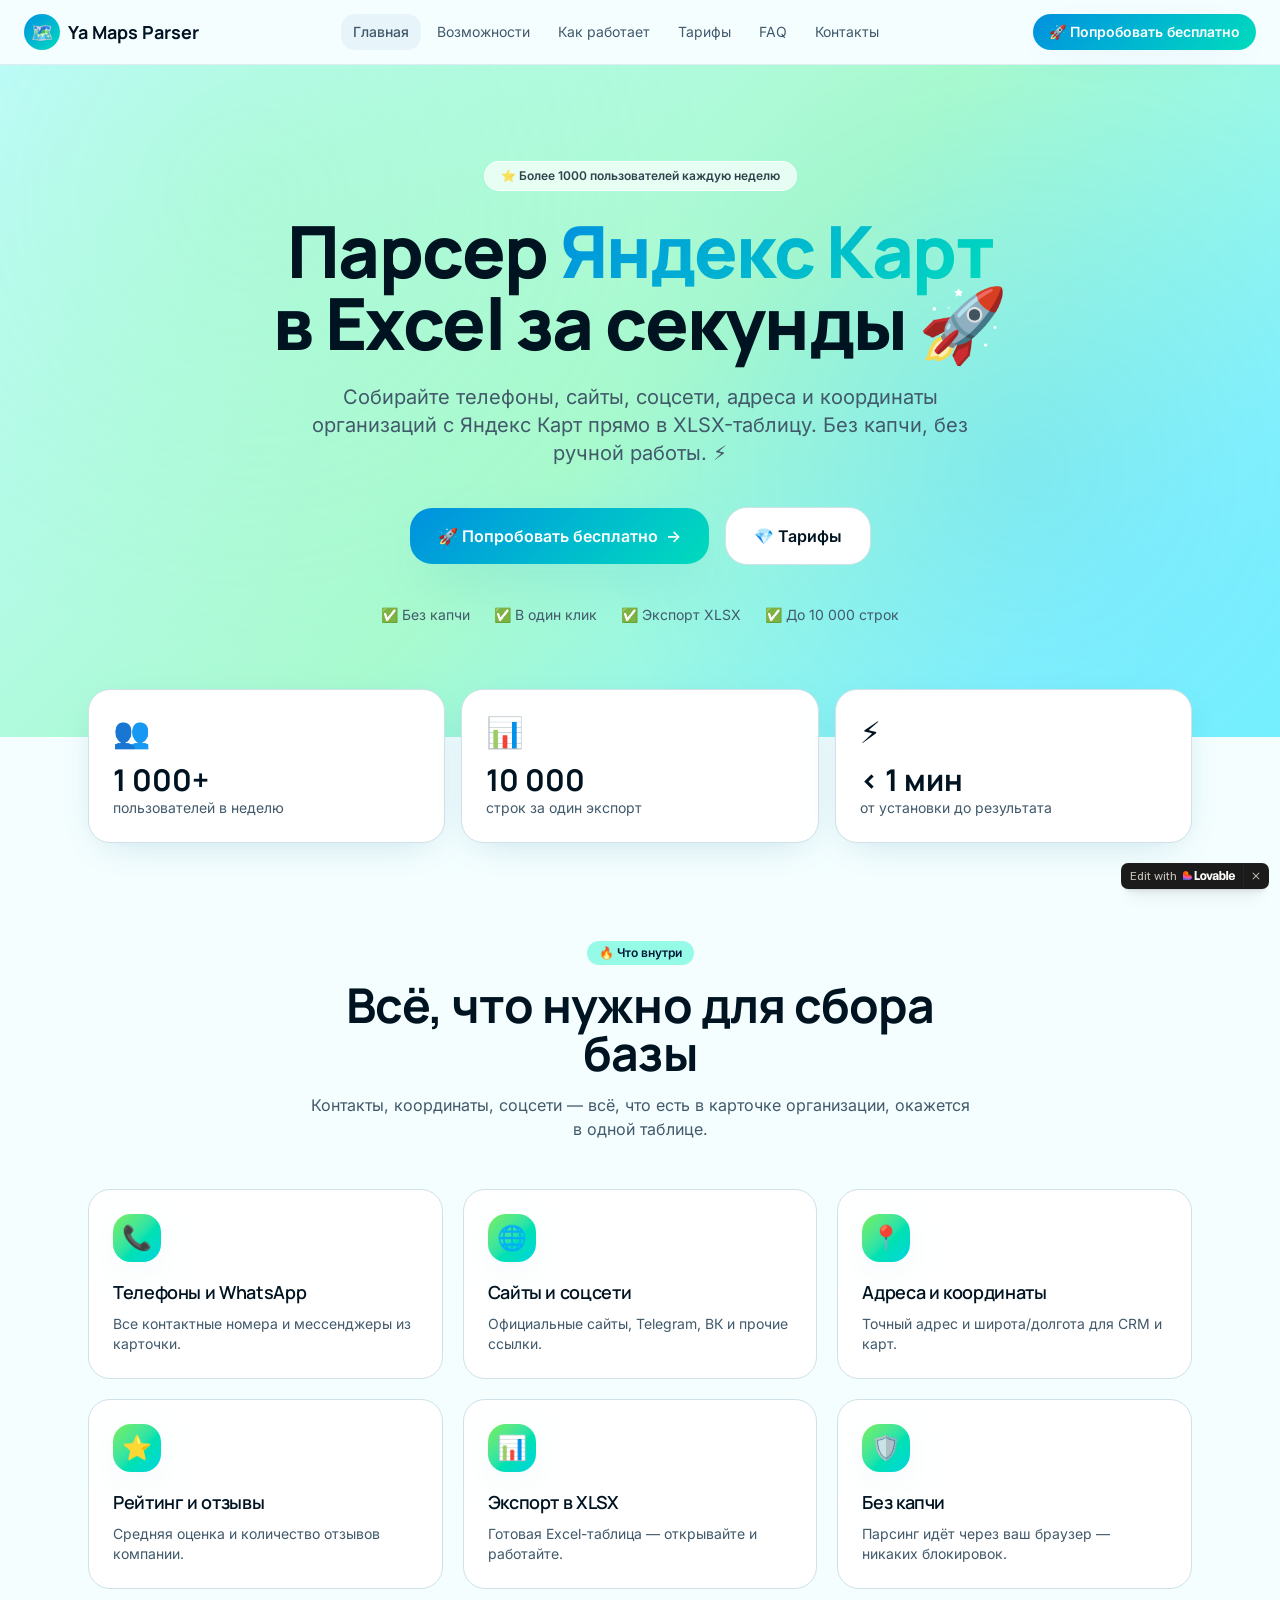
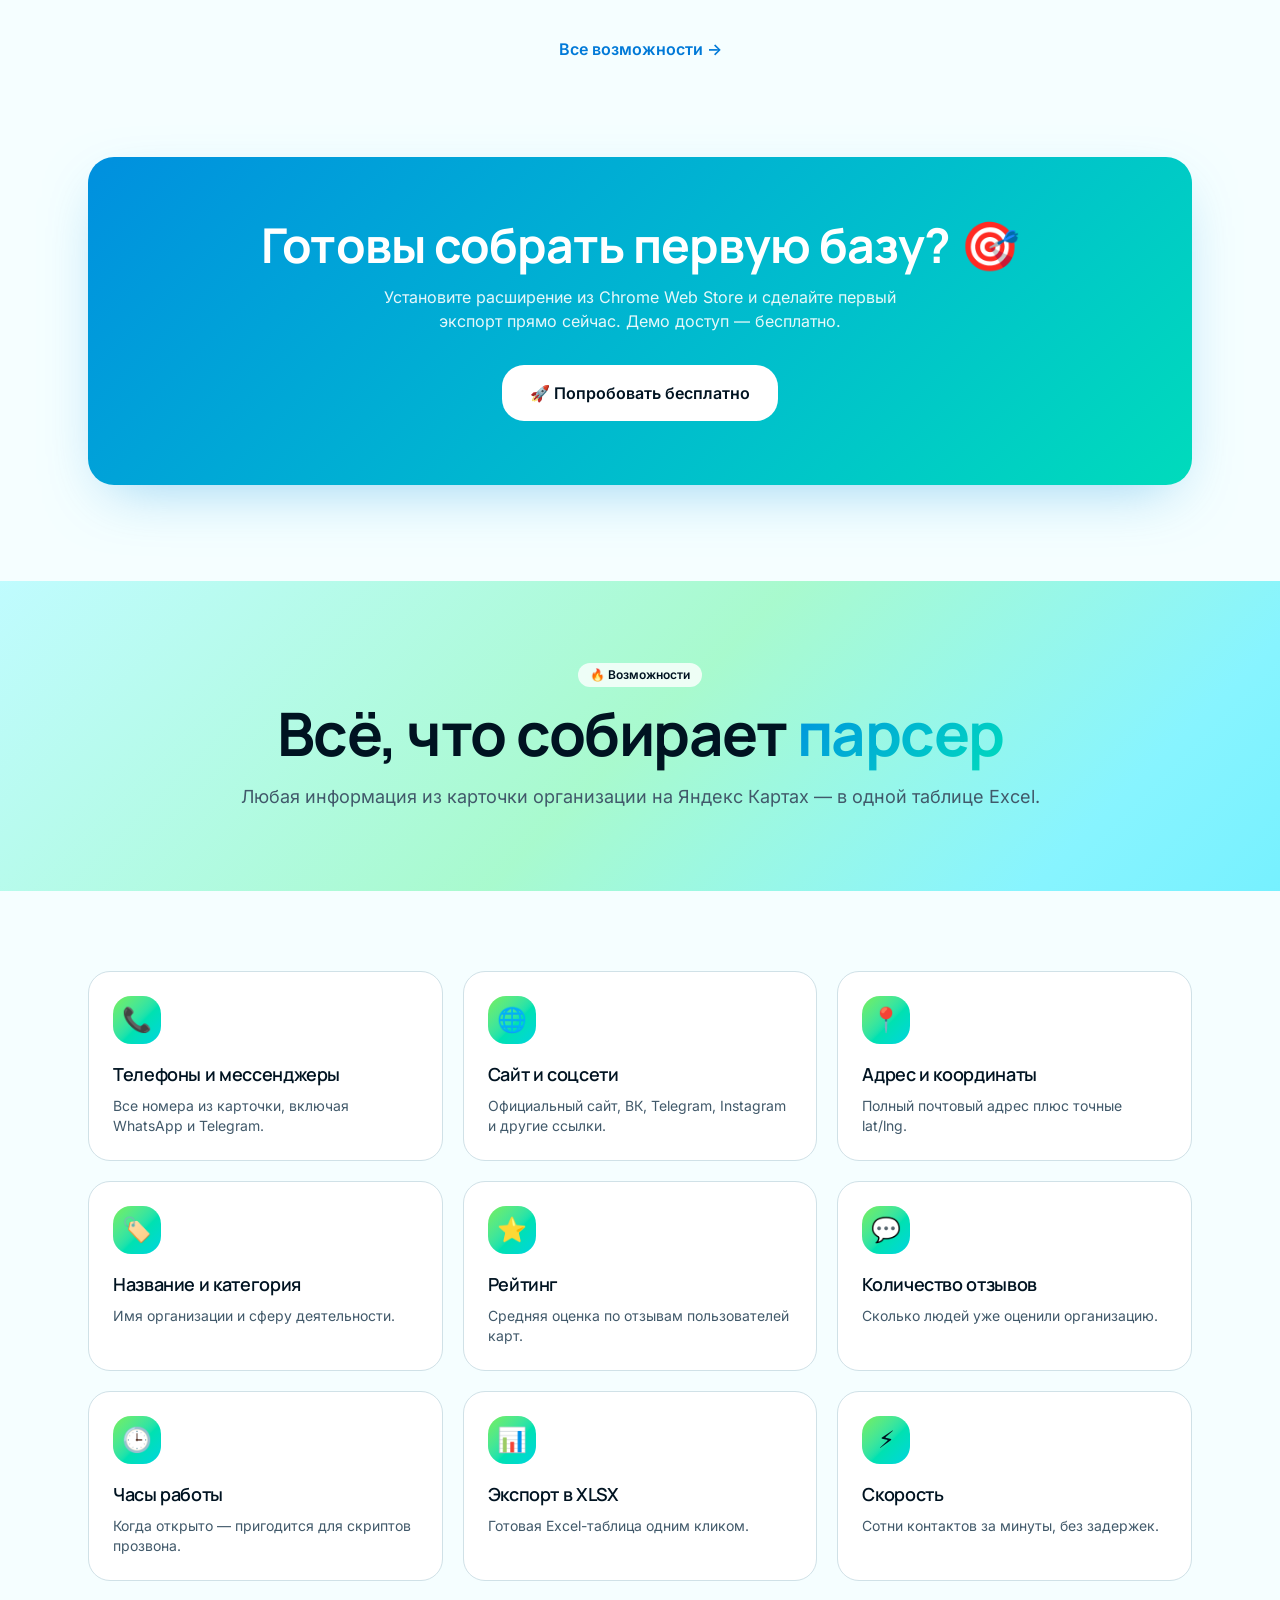
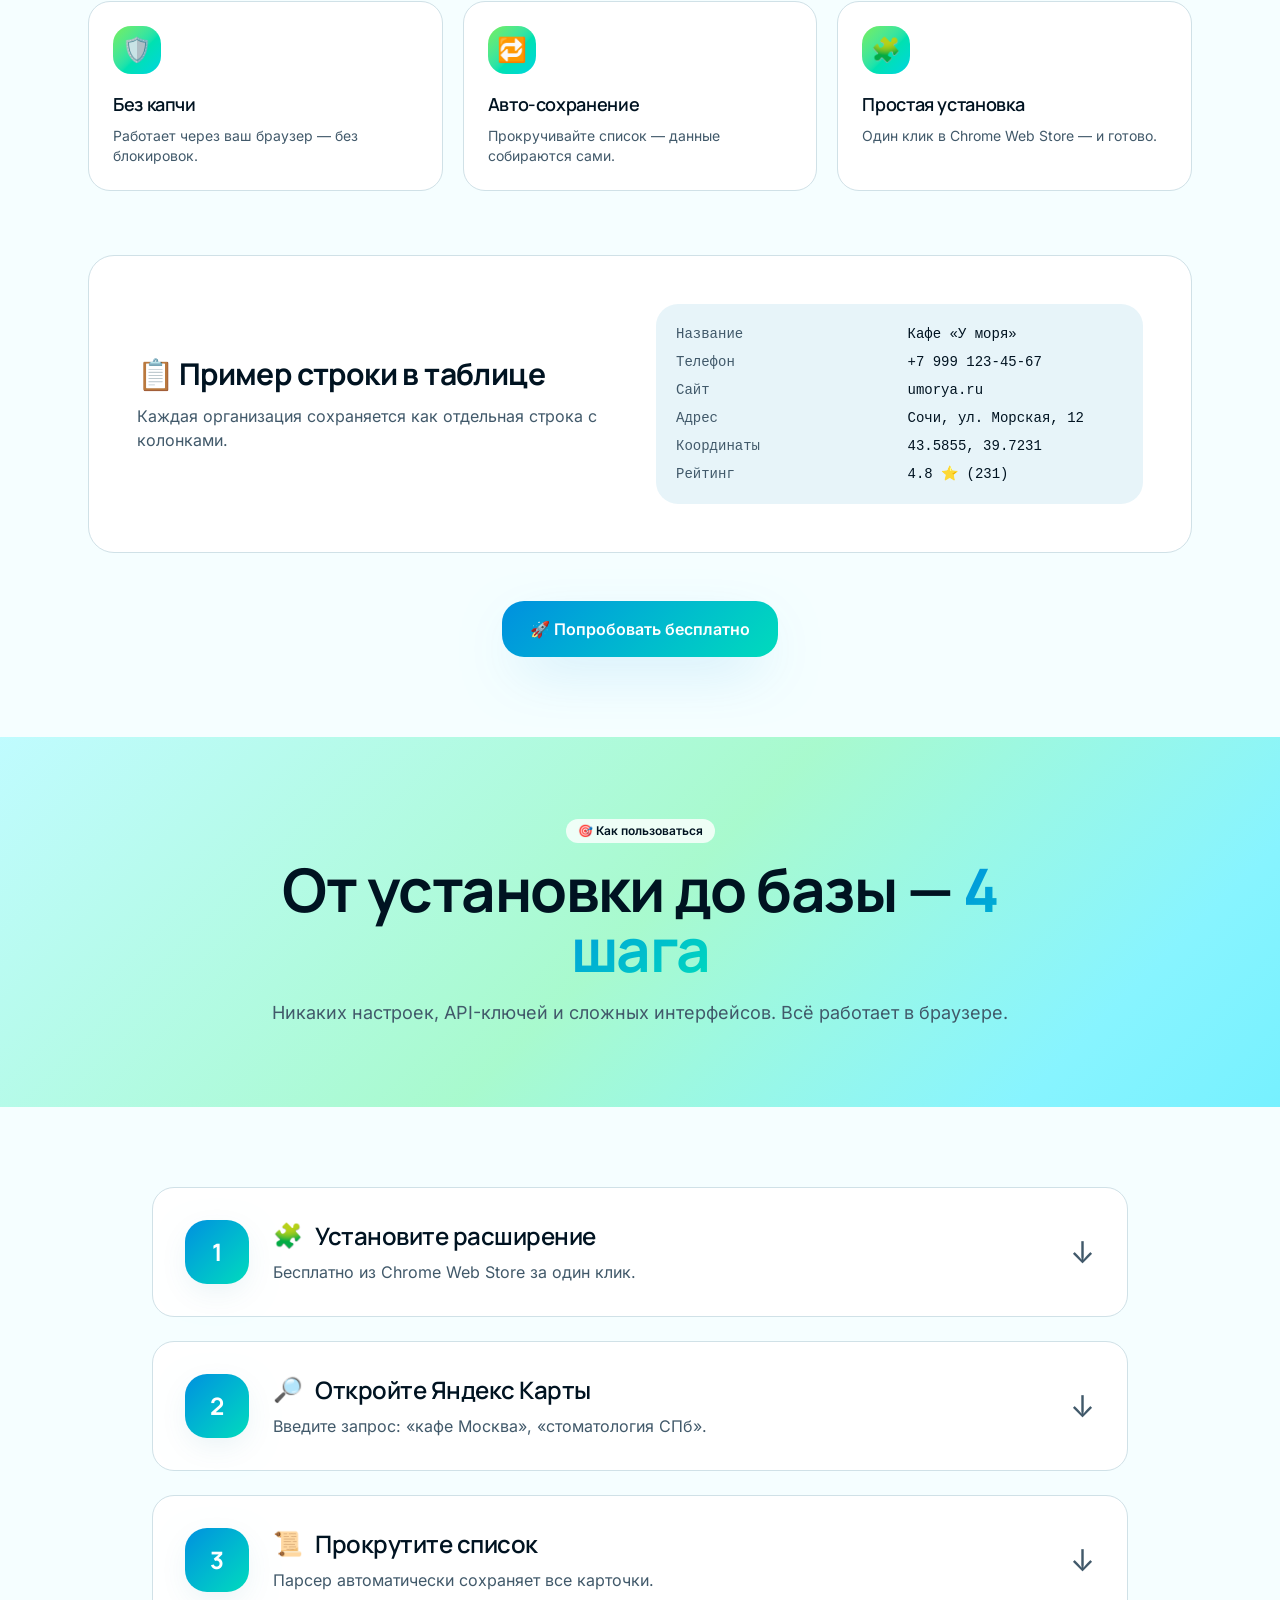
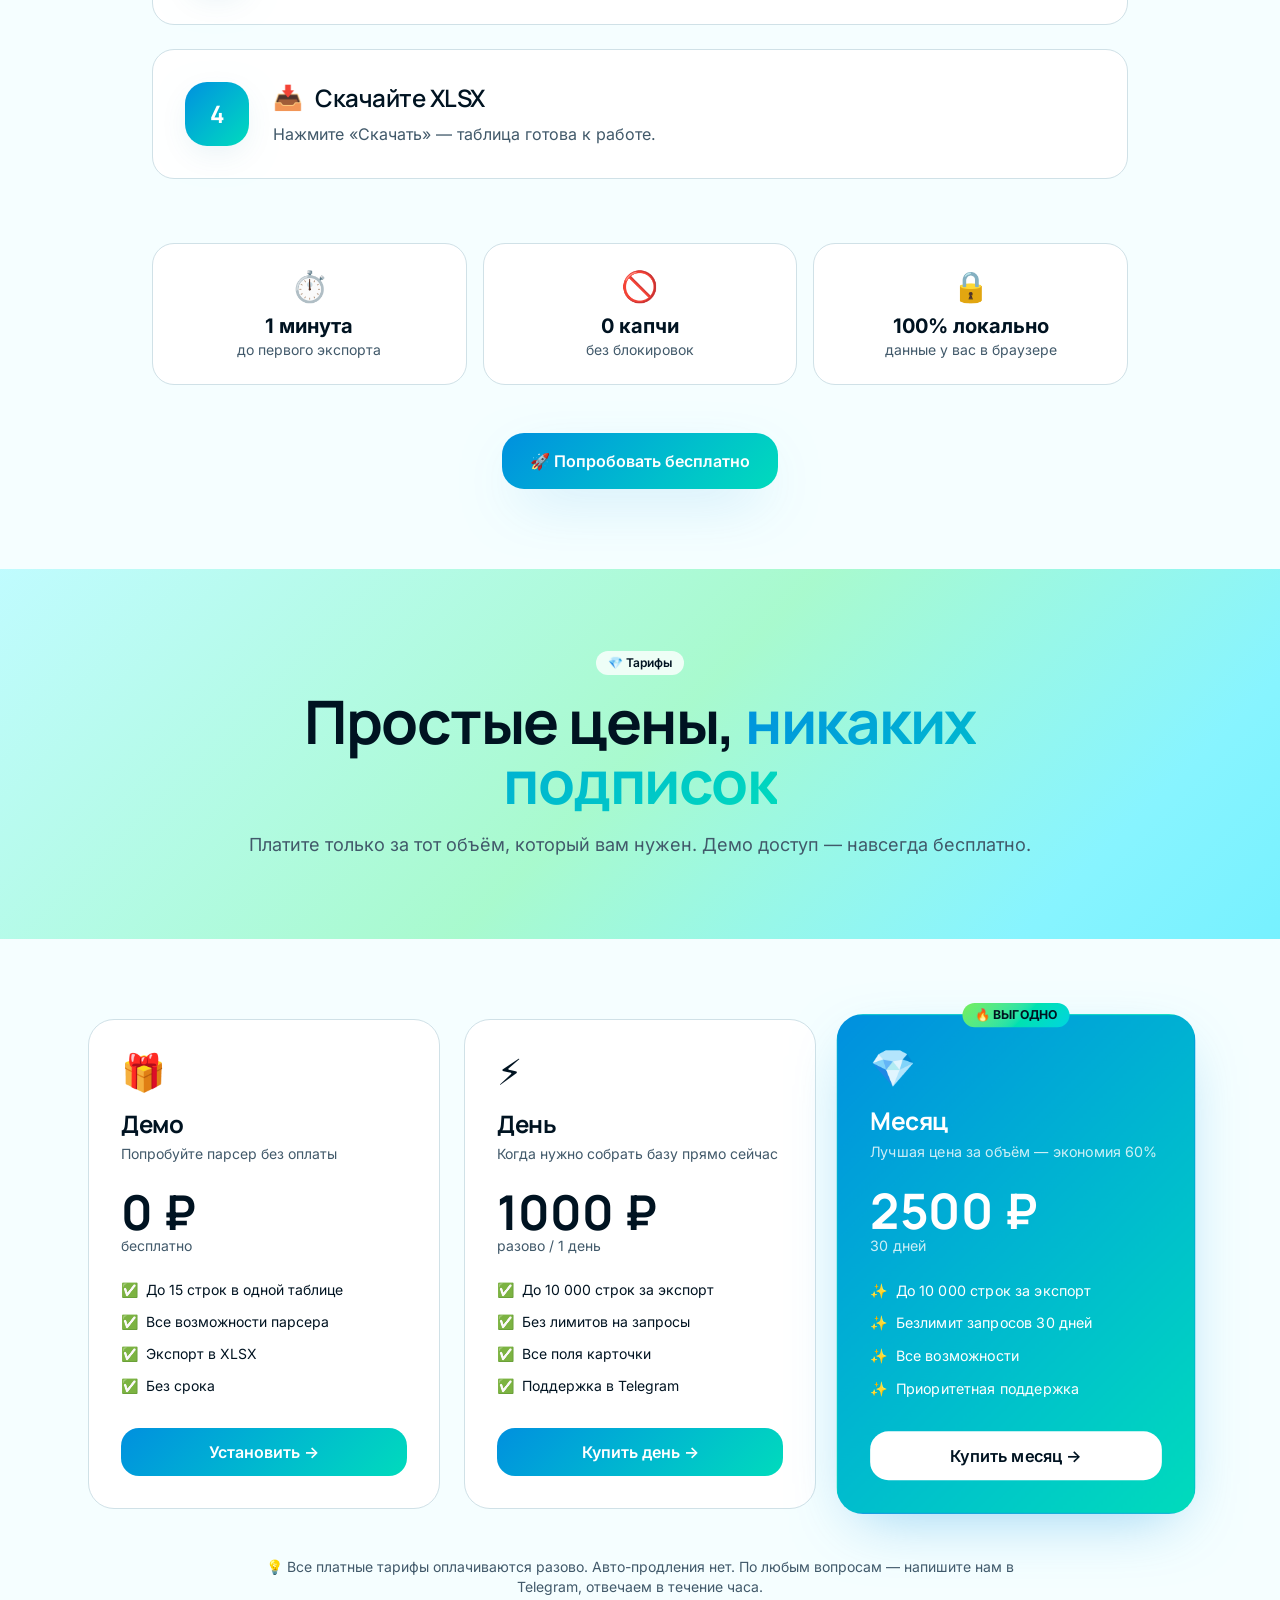
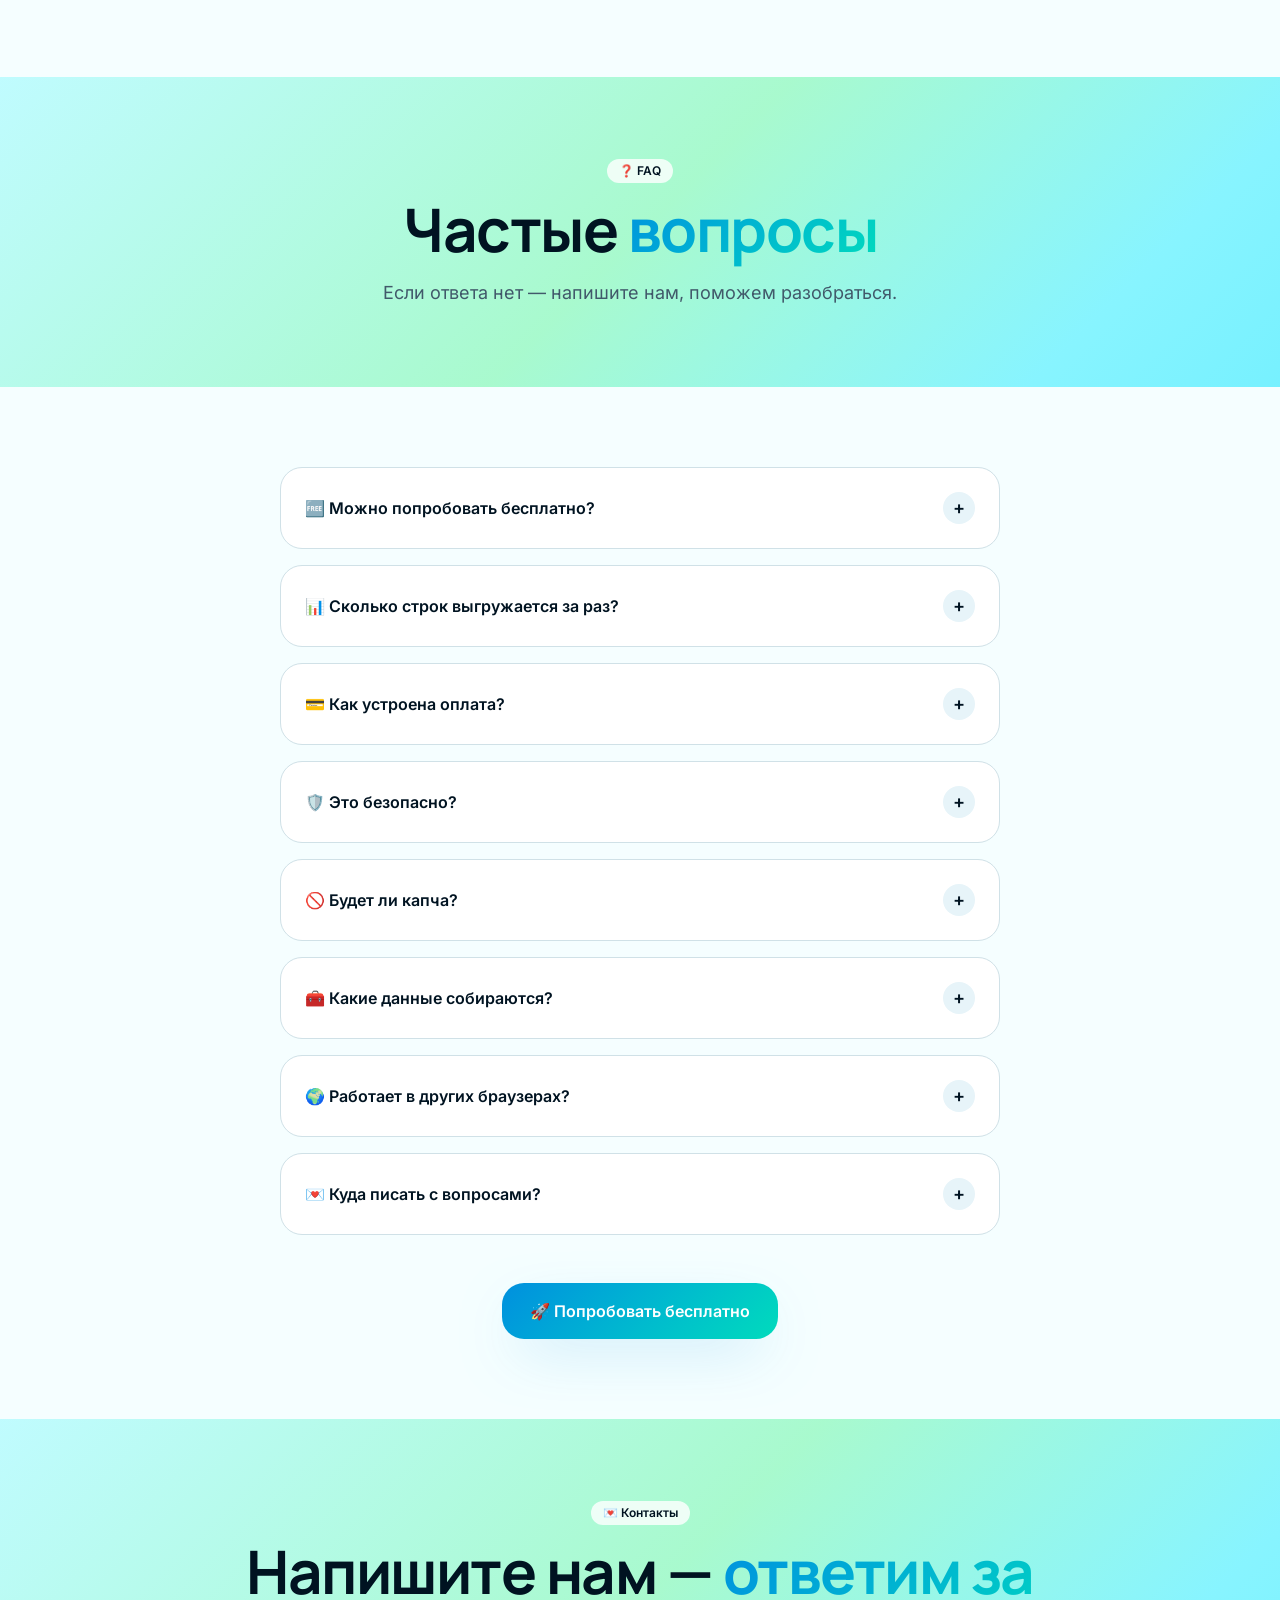
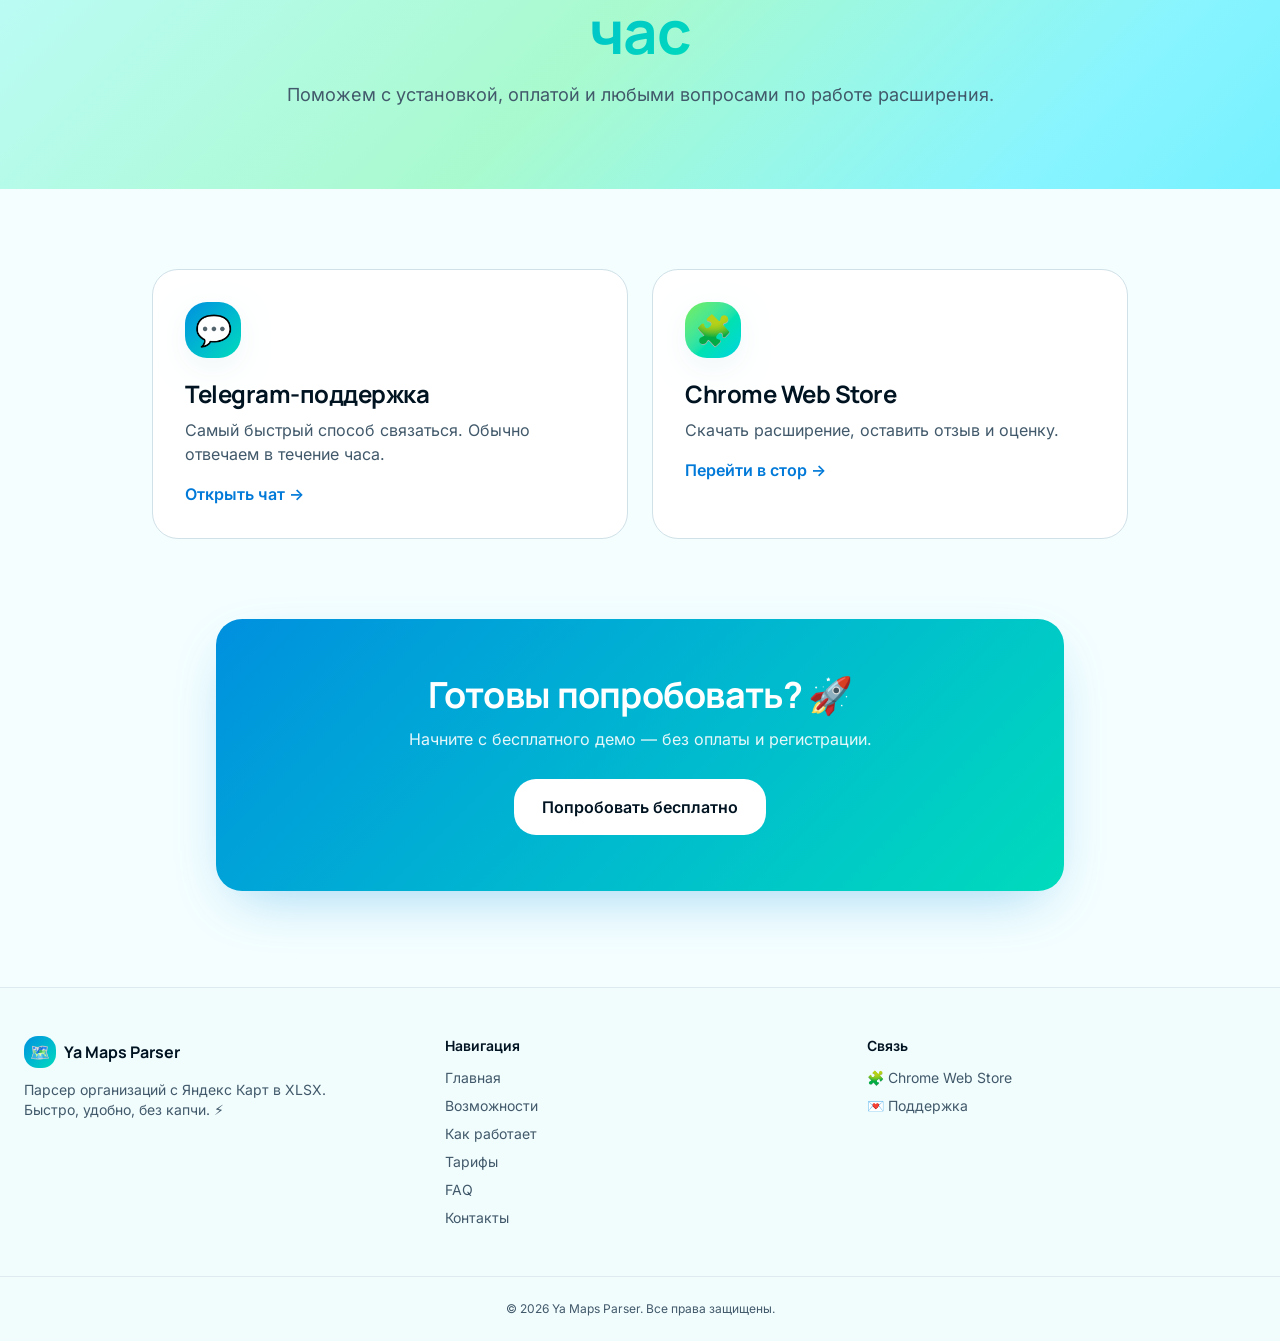
==== card-scroll-scraper.lovable.app/index.html @ 42dc68f5 "Publish ya-maps-parser-for-yandex-maps" ====
<!DOCTYPE html><html lang="ru"><head><meta charSet="utf-8"/><meta name="viewport" content="width=device-width, initial-scale=1"/><link rel="stylesheet" href="assets/styles-be5MZ9Vw.css" data-precedence="default"/><link rel="stylesheet" href="../fonts.googleapis.com/css2%3Ffamily=Inter:wght@400%3B500%3B600%3B700&amp;family=Manrope:wght@600%3B700%3B800&amp;display=swap.css" data-precedence="default"/><title>Ya Maps Parser — парсер организаций с Яндекс Карт в XLSX</title><meta property="og:title" content="Ya Maps Parser — парсер организаций с Яндекс Карт в XLSX"/><meta property="og:description" content="Собирайте контакты компаний с Яндекс Карт в Excel за секунды. Телефоны, сайты, соцсети, адреса и координаты — в одну таблицу."/><meta property="og:type" content="website"/><meta name="twitter:title" content="Ya Maps Parser — парсер организаций с Яндекс Карт в XLSX"/><meta name="twitter:description" content="Собирайте контакты компаний с Яндекс Карт в Excel за секунды. Телефоны, сайты, соцсети, адреса и координаты — в одну таблицу."/><meta property="og:image" content="https://pub-bb2e103a32db4e198524a2e9ed8f35b4.r2.dev/81f52a16-0965-4083-8282-ab1c1828576c/id-preview-58b98818--f61cadab-2ec6-40b2-bb88-0857017e1e5c.lovable.app-1778912751282.png"/><meta name="twitter:image" content="https://pub-bb2e103a32db4e198524a2e9ed8f35b4.r2.dev/81f52a16-0965-4083-8282-ab1c1828576c/id-preview-58b98818--f61cadab-2ec6-40b2-bb88-0857017e1e5c.lovable.app-1778912751282.png"/><meta name="twitter:card" content="summary_large_image"/><meta name="description" content="Собирайте контакты компаний с Яндекс Карт в Excel за секунды. Без капчи и ручного копирования."/><link rel="modulepreload" href="assets/index-D2KIWI07.js"/><link rel="modulepreload" href="assets/_site-BIvazEVN.js"/><link rel="modulepreload" href="assets/SiteLayout-BemxWIIb.js"/><link rel="modulepreload" href="assets/_site.index-m2pvHtdl.js"/><link rel="preconnect" href="https://fonts.googleapis.com"/><link rel="preconnect" href="https://fonts.gstatic.com" crossorigin="anonymous"/>
<style>
	@font-face {
		font-family: 'CameraPlainVariable';
		src: url('../cdn.gpteng.co/mcp-widgets/v1/fonts/CameraPlainVariable.woff2') format('woff2');
		font-weight: 100 900;
		font-style: normal;
		font-display: swap;
	}

	#lovable-badge {
		--badge-bg: #1b1b1b;
		--badge-text: #c5c1b9;
		--badge-text-hover: #dcdad5;
		--badge-radius: 6px;
		--badge-padding: 8px;
		--badge-gap: 6px;
		--badge-shadow: 
			0 0 0 1px rgba(0, 0, 0, 0.88),
			0 1px 0 0 rgba(0, 0, 0, 0.04),
			0 2px 2px -1px rgba(0, 0, 0, 0.08),
			0 4px 4px -2px rgba(0, 0, 0, 0.08),
			0 8px 8px -4px rgba(0, 0, 0, 0.08),
			0 16px 16px -8px rgba(0, 0, 0, 0.08);
		--badge-transition-duration: 0.2s;
		--badge-transition-easing: cubic-bezier(0.16, 1, 0.32, 1);
		--focus-color: #575ECF;
		--focus-offset: 2px;
		--focus-width: 2px;
		
		position: fixed;
		bottom: 12px;
		right: 12px;
		height: 24px;
		display: flex;
		align-items: center;
		z-index: 1000000;
		background-color: var(--badge-bg);
		color: var(--badge-text);
		border-radius: var(--badge-radius);
		box-shadow: var(--badge-shadow);
		font-size: 12px;
		font-family: CameraPlainVariable, "CameraPlainVariable Fallback", -apple-system, BlinkMacSystemFont, 'Segoe UI', Roboto, sans-serif;
		font-weight: 400 !important;
		text-transform: none !important;
		font-feature-settings: normal !important;
		transform: translateZ(0);
		will-change: transform, opacity;
	}

	#lovable-badge-cta {
		display: flex;
		align-items: center;
		gap: var(--badge-gap);
		padding: 0 var(--badge-padding);
		height: 100%;
		color: inherit;
		text-decoration: none;
		white-space: nowrap;
		border-radius: var(--badge-radius) 0 0 var(--badge-radius);
		transition: 
			background-color var(--badge-transition-duration) ease,
			color var(--badge-transition-duration) ease,
			transform 0.1s ease;
	}

	#lovable-badge-cta:hover {
		background: rgba(255, 255, 255, 0.04);
		color: var(--badge-text-hover);
	}

	#lovable-badge-cta:active {
		transform: scale(0.98);
	}

	#lovable-badge-cta:focus {
		outline: none;
	}

	#lovable-badge-cta:focus-visible {
		outline: var(--focus-width) solid var(--focus-color);
		outline-offset: var(--focus-offset);
		z-index: 1;
	}

	#lovable-badge-text {
		line-height: 1;
	}

	#lovable-badge-divider {
		width: 1px;
		height: 24px;
		background-color: rgba(255, 255, 255, 0.04);
		flex-shrink: 0;
	}

	#lovable-badge-close {
		width: 24px;
		height: 24px;
		min-width: 24px;
		min-height: 24px;
		cursor: pointer;
		background: none;
		border: none;
		padding: 0;
		display: flex;
		align-items: center;
		justify-content: center;
		border-radius: 0 var(--badge-radius) var(--badge-radius) 0;
		flex-shrink: 0;
		transition: 
			background-color var(--badge-transition-duration) ease,
			transform 0.1s ease;
	}

	#lovable-badge-close:hover {
		background: rgba(255, 255, 255, 0.04);
	}

	#lovable-badge-close:active {
		transform: scale(0.92);
	}

	#lovable-badge-close:focus {
		outline: none;
	}

	#lovable-badge-close:focus-visible {
		outline: var(--focus-width) solid var(--focus-color);
		outline-offset: calc(var(--focus-offset) * -1);
		z-index: 1;
	}

	#lovable-badge-close svg path {
		fill: var(--badge-text);
		transition: fill var(--badge-transition-duration) ease;
	}

	#lovable-badge-close:hover svg path {
		fill: var(--badge-text-hover);
	}

	@media (prefers-reduced-motion: reduce) {
		#lovable-badge-cta,
		#lovable-badge-close,
		#lovable-badge-close svg path {
			transition: none;
		}
		
		#lovable-badge-cta:active,
		#lovable-badge-close:active {
			transform: none;
		}
	}

	@media (prefers-contrast: high) {
		#lovable-badge {
			--badge-bg: #000;
			--badge-text: #fff;
			--badge-text-hover: #fff;
			border: 2px solid currentColor;
		}
		
		#lovable-badge-cta:focus-visible,
		#lovable-badge-close:focus-visible {
			outline-width: 3px;
		}
	}
</style>
<script defer src="~flock.js" data-proxy-url="/~api/analytics"></script></head><body><!--$--><div class="min-h-screen flex flex-col bg-background"><header class="sticky top-0 z-50 backdrop-blur-xl bg-background/70 border-b border-border/60"><div class="max-w-7xl mx-auto px-6 h-16 flex items-center justify-between"><a class="flex items-center gap-2 font-display font-bold text-lg active" href="#home" data-status="active" aria-current="page"><span class="w-9 h-9 rounded-xl bg-gradient-brand grid place-items-center text-white shadow-soft">🗺️</span><span>Ya Maps Parser</span></a><nav class="hidden md:flex items-center gap-1"><a class="px-3 py-2 text-sm rounded-lg text-muted-foreground hover:text-foreground hover:bg-muted transition px-3 py-2 text-sm rounded-lg text-foreground bg-muted font-medium" href="#home" data-status="active" aria-current="page">Главная</a><a href="#features" class="px-3 py-2 text-sm rounded-lg text-muted-foreground hover:text-foreground hover:bg-muted transition">Возможности</a><a href="#how-it-works" class="px-3 py-2 text-sm rounded-lg text-muted-foreground hover:text-foreground hover:bg-muted transition">Как работает</a><a href="#pricing" class="px-3 py-2 text-sm rounded-lg text-muted-foreground hover:text-foreground hover:bg-muted transition">Тарифы</a><a href="#faq" class="px-3 py-2 text-sm rounded-lg text-muted-foreground hover:text-foreground hover:bg-muted transition">FAQ</a><a href="#contact" class="px-3 py-2 text-sm rounded-lg text-muted-foreground hover:text-foreground hover:bg-muted transition">Контакты</a></nav><a href="https://chromewebstore.google.com/detail/ya-maps-parser-%E2%80%94-%D0%BF%D0%B0%D1%80%D1%81%D0%B5%D1%80-%D0%BA/aacfjdlinogfkihpmhaagoejofgbnlgd" target="_blank" rel="noreferrer" class="hidden sm:inline-flex items-center gap-2 px-4 py-2 rounded-xl bg-gradient-brand text-white text-sm font-semibold shadow-soft hover:shadow-glow transition">🚀 Попробовать бесплатно</a></div></header><main class="flex-1"><section id="home" class="relative overflow-hidden bg-gradient-hero"><div class="absolute inset-0 opacity-30 [background-image:radial-gradient(circle_at_20%_20%,oklch(0.85_0.22_140/0.4),transparent_40%),radial-gradient(circle_at_80%_60%,oklch(0.6_0.2_230/0.4),transparent_40%)]"></div><div class="relative max-w-5xl mx-auto px-6 pt-24 pb-28 text-center"><div class="inline-flex items-center gap-2 px-4 py-1.5 rounded-full bg-white/70 backdrop-blur border border-white/80 text-xs font-semibold text-foreground/80 shadow-soft">⭐ Более 1000 пользователей каждую неделю</div><h1 class="mt-6 text-5xl sm:text-6xl md:text-7xl font-extrabold tracking-tight">Парсер <span class="text-gradient-brand">Яндекс Карт</span><br/>в Excel за секунды 🚀</h1><p class="mt-6 text-lg sm:text-xl text-muted-foreground max-w-2xl mx-auto">Собирайте телефоны, сайты, соцсети, адреса и координаты организаций с Яндекс Карт прямо в XLSX-таблицу. Без капчи, без ручной работы. ⚡</p><div class="mt-10 flex flex-wrap items-center justify-center gap-4"><a href="https://chromewebstore.google.com/detail/ya-maps-parser-%E2%80%94-%D0%BF%D0%B0%D1%80%D1%81%D0%B5%D1%80-%D0%BA/aacfjdlinogfkihpmhaagoejofgbnlgd" target="_blank" rel="noreferrer" class="group inline-flex items-center gap-2 px-7 py-4 rounded-2xl bg-gradient-brand text-white text-base font-semibold shadow-glow hover:scale-[1.03] transition">🚀 Попробовать бесплатно<span class="transition group-hover:translate-x-1">→</span></a><a href="#pricing" class="inline-flex items-center gap-2 px-7 py-4 rounded-2xl bg-white border border-border text-base font-semibold hover:bg-muted transition">💎 Тарифы</a></div><div class="mt-10 flex flex-wrap items-center justify-center gap-6 text-sm text-muted-foreground"><span>✅ Без капчи</span><span>✅ В один клик</span><span>✅ Экспорт XLSX</span><span>✅ До 10 000 строк</span></div></div></section><section class="max-w-6xl mx-auto px-6 -mt-12 relative z-10"><div class="grid sm:grid-cols-3 gap-4"><div class="bg-card border border-border rounded-2xl p-6 shadow-soft"><div class="text-3xl">👥</div><div class="mt-3 text-3xl font-bold font-display">1 000+</div><div class="text-sm text-muted-foreground">пользователей в неделю</div></div><div class="bg-card border border-border rounded-2xl p-6 shadow-soft"><div class="text-3xl">📊</div><div class="mt-3 text-3xl font-bold font-display">10 000</div><div class="text-sm text-muted-foreground">строк за один экспорт</div></div><div class="bg-card border border-border rounded-2xl p-6 shadow-soft"><div class="text-3xl">⚡</div><div class="mt-3 text-3xl font-bold font-display">&lt; 1 мин</div><div class="text-sm text-muted-foreground">от установки до результата</div></div></div></section><section class="max-w-6xl mx-auto px-6 py-24"><div class="text-center max-w-2xl mx-auto"><div class="inline-flex px-3 py-1 rounded-full bg-accent text-accent-foreground text-xs font-semibold">🔥 Что внутри</div><h2 class="mt-4 text-4xl sm:text-5xl font-bold">Всё, что нужно для сбора базы</h2><p class="mt-4 text-muted-foreground">Контакты, координаты, соцсети — всё, что есть в карточке организации, окажется в одной таблице.</p></div><div class="mt-12 grid md:grid-cols-3 gap-5"><div class="group rounded-2xl border border-border bg-card p-6 hover:shadow-soft hover:-translate-y-0.5 transition"><div class="w-12 h-12 rounded-xl bg-gradient-lime grid place-items-center text-2xl shadow-soft">📞</div><h3 class="mt-4 text-lg font-semibold">Телефоны и WhatsApp</h3><p class="mt-2 text-sm text-muted-foreground">Все контактные номера и мессенджеры из карточки.</p></div><div class="group rounded-2xl border border-border bg-card p-6 hover:shadow-soft hover:-translate-y-0.5 transition"><div class="w-12 h-12 rounded-xl bg-gradient-lime grid place-items-center text-2xl shadow-soft">🌐</div><h3 class="mt-4 text-lg font-semibold">Сайты и соцсети</h3><p class="mt-2 text-sm text-muted-foreground">Официальные сайты, Telegram, ВК и прочие ссылки.</p></div><div class="group rounded-2xl border border-border bg-card p-6 hover:shadow-soft hover:-translate-y-0.5 transition"><div class="w-12 h-12 rounded-xl bg-gradient-lime grid place-items-center text-2xl shadow-soft">📍</div><h3 class="mt-4 text-lg font-semibold">Адреса и координаты</h3><p class="mt-2 text-sm text-muted-foreground">Точный адрес и широта/долгота для CRM и карт.</p></div><div class="group rounded-2xl border border-border bg-card p-6 hover:shadow-soft hover:-translate-y-0.5 transition"><div class="w-12 h-12 rounded-xl bg-gradient-lime grid place-items-center text-2xl shadow-soft">⭐</div><h3 class="mt-4 text-lg font-semibold">Рейтинг и отзывы</h3><p class="mt-2 text-sm text-muted-foreground">Средняя оценка и количество отзывов компании.</p></div><div class="group rounded-2xl border border-border bg-card p-6 hover:shadow-soft hover:-translate-y-0.5 transition"><div class="w-12 h-12 rounded-xl bg-gradient-lime grid place-items-center text-2xl shadow-soft">📊</div><h3 class="mt-4 text-lg font-semibold">Экспорт в XLSX</h3><p class="mt-2 text-sm text-muted-foreground">Готовая Excel-таблица — открывайте и работайте.</p></div><div class="group rounded-2xl border border-border bg-card p-6 hover:shadow-soft hover:-translate-y-0.5 transition"><div class="w-12 h-12 rounded-xl bg-gradient-lime grid place-items-center text-2xl shadow-soft">🛡️</div><h3 class="mt-4 text-lg font-semibold">Без капчи</h3><p class="mt-2 text-sm text-muted-foreground">Парсинг идёт через ваш браузер — никаких блокировок.</p></div></div><div class="mt-12 text-center"><a href="#features" class="text-primary font-semibold hover:underline">Все возможности →</a></div></section><section class="max-w-6xl mx-auto px-6 pb-24"><div class="rounded-3xl bg-gradient-brand p-10 sm:p-16 text-center text-white shadow-glow"><h2 class="text-3xl sm:text-5xl font-bold">Готовы собрать первую базу? 🎯</h2><p class="mt-4 text-white/90 max-w-xl mx-auto">Установите расширение из Chrome Web Store и сделайте первый экспорт прямо сейчас. Демо доступ — бесплатно.</p><a href="https://chromewebstore.google.com/detail/ya-maps-parser-%E2%80%94-%D0%BF%D0%B0%D1%80%D1%81%D0%B5%D1%80-%D0%BA/aacfjdlinogfkihpmhaagoejofgbnlgd" target="_blank" rel="noreferrer" class="mt-8 inline-flex items-center gap-2 px-7 py-4 rounded-2xl bg-white text-foreground font-semibold hover:scale-105 transition">🚀 Попробовать бесплатно</a></div></section><section id="features" class="bg-gradient-hero"><div class="max-w-4xl mx-auto px-6 py-20 text-center"><div class="inline-flex px-3 py-1 rounded-full bg-white/80 text-xs font-semibold">🔥 Возможности</div><h1 class="mt-4 text-5xl sm:text-6xl font-bold tracking-tight">Всё, что собирает <span class="text-gradient-brand">парсер</span></h1><p class="mt-5 text-lg text-muted-foreground">Любая информация из карточки организации на Яндекс Картах — в одной таблице Excel.</p></div></section><section class="max-w-6xl mx-auto px-6 py-20"><div class="grid md:grid-cols-2 lg:grid-cols-3 gap-5"><div class="rounded-2xl border border-border bg-card p-6 hover:shadow-soft transition"><div class="w-12 h-12 rounded-xl bg-gradient-lime grid place-items-center text-2xl">📞</div><h3 class="mt-4 text-lg font-semibold">Телефоны и мессенджеры</h3><p class="mt-2 text-sm text-muted-foreground">Все номера из карточки, включая WhatsApp и Telegram.</p></div><div class="rounded-2xl border border-border bg-card p-6 hover:shadow-soft transition"><div class="w-12 h-12 rounded-xl bg-gradient-lime grid place-items-center text-2xl">🌐</div><h3 class="mt-4 text-lg font-semibold">Сайт и соцсети</h3><p class="mt-2 text-sm text-muted-foreground">Официальный сайт, ВК, Telegram, Instagram и другие ссылки.</p></div><div class="rounded-2xl border border-border bg-card p-6 hover:shadow-soft transition"><div class="w-12 h-12 rounded-xl bg-gradient-lime grid place-items-center text-2xl">📍</div><h3 class="mt-4 text-lg font-semibold">Адрес и координаты</h3><p class="mt-2 text-sm text-muted-foreground">Полный почтовый адрес плюс точные lat/lng.</p></div><div class="rounded-2xl border border-border bg-card p-6 hover:shadow-soft transition"><div class="w-12 h-12 rounded-xl bg-gradient-lime grid place-items-center text-2xl">🏷️</div><h3 class="mt-4 text-lg font-semibold">Название и категория</h3><p class="mt-2 text-sm text-muted-foreground">Имя организации и сферу деятельности.</p></div><div class="rounded-2xl border border-border bg-card p-6 hover:shadow-soft transition"><div class="w-12 h-12 rounded-xl bg-gradient-lime grid place-items-center text-2xl">⭐</div><h3 class="mt-4 text-lg font-semibold">Рейтинг</h3><p class="mt-2 text-sm text-muted-foreground">Средняя оценка по отзывам пользователей карт.</p></div><div class="rounded-2xl border border-border bg-card p-6 hover:shadow-soft transition"><div class="w-12 h-12 rounded-xl bg-gradient-lime grid place-items-center text-2xl">💬</div><h3 class="mt-4 text-lg font-semibold">Количество отзывов</h3><p class="mt-2 text-sm text-muted-foreground">Сколько людей уже оценили организацию.</p></div><div class="rounded-2xl border border-border bg-card p-6 hover:shadow-soft transition"><div class="w-12 h-12 rounded-xl bg-gradient-lime grid place-items-center text-2xl">🕒</div><h3 class="mt-4 text-lg font-semibold">Часы работы</h3><p class="mt-2 text-sm text-muted-foreground">Когда открыто — пригодится для скриптов прозвона.</p></div><div class="rounded-2xl border border-border bg-card p-6 hover:shadow-soft transition"><div class="w-12 h-12 rounded-xl bg-gradient-lime grid place-items-center text-2xl">📊</div><h3 class="mt-4 text-lg font-semibold">Экспорт в XLSX</h3><p class="mt-2 text-sm text-muted-foreground">Готовая Excel-таблица одним кликом.</p></div><div class="rounded-2xl border border-border bg-card p-6 hover:shadow-soft transition"><div class="w-12 h-12 rounded-xl bg-gradient-lime grid place-items-center text-2xl">⚡</div><h3 class="mt-4 text-lg font-semibold">Скорость</h3><p class="mt-2 text-sm text-muted-foreground">Сотни контактов за минуты, без задержек.</p></div><div class="rounded-2xl border border-border bg-card p-6 hover:shadow-soft transition"><div class="w-12 h-12 rounded-xl bg-gradient-lime grid place-items-center text-2xl">🛡️</div><h3 class="mt-4 text-lg font-semibold">Без капчи</h3><p class="mt-2 text-sm text-muted-foreground">Работает через ваш браузер — без блокировок.</p></div><div class="rounded-2xl border border-border bg-card p-6 hover:shadow-soft transition"><div class="w-12 h-12 rounded-xl bg-gradient-lime grid place-items-center text-2xl">🔁</div><h3 class="mt-4 text-lg font-semibold">Авто-сохранение</h3><p class="mt-2 text-sm text-muted-foreground">Прокручивайте список — данные собираются сами.</p></div><div class="rounded-2xl border border-border bg-card p-6 hover:shadow-soft transition"><div class="w-12 h-12 rounded-xl bg-gradient-lime grid place-items-center text-2xl">🧩</div><h3 class="mt-4 text-lg font-semibold">Простая установка</h3><p class="mt-2 text-sm text-muted-foreground">Один клик в Chrome Web Store — и готово.</p></div></div><div class="mt-16 rounded-3xl border border-border bg-card p-8 sm:p-12"><div class="grid md:grid-cols-2 gap-8 items-center"><div><h3 class="text-3xl font-bold">📋 Пример строки в таблице</h3><p class="mt-3 text-muted-foreground">Каждая организация сохраняется как отдельная строка с колонками.</p></div><div class="rounded-2xl bg-muted p-5 font-mono text-xs sm:text-sm overflow-x-auto"><div class="grid grid-cols-2 gap-y-2 gap-x-4"><div class="text-muted-foreground">Название</div><div>Кафе «У моря»</div><div class="text-muted-foreground">Телефон</div><div>+7 999 123-45-67</div><div class="text-muted-foreground">Сайт</div><div>umorya.ru</div><div class="text-muted-foreground">Адрес</div><div>Сочи, ул. Морская, 12</div><div class="text-muted-foreground">Координаты</div><div>43.5855, 39.7231</div><div class="text-muted-foreground">Рейтинг</div><div>4.8 ⭐ (231)</div></div></div></div></div><div class="mt-12 text-center"><a href="https://chromewebstore.google.com/detail/ya-maps-parser-%E2%80%94-%D0%BF%D0%B0%D1%80%D1%81%D0%B5%D1%80-%D0%BA/aacfjdlinogfkihpmhaagoejofgbnlgd" target="_blank" rel="noreferrer" class="inline-flex items-center gap-2 px-7 py-4 rounded-2xl bg-gradient-brand text-white font-semibold shadow-glow hover:scale-105 transition">🚀 Попробовать бесплатно</a></div></section><section id="how-it-works" class="bg-gradient-hero"><div class="max-w-4xl mx-auto px-6 py-20 text-center"><div class="inline-flex px-3 py-1 rounded-full bg-white/80 text-xs font-semibold">🎯 Как пользоваться</div><h1 class="mt-4 text-5xl sm:text-6xl font-bold tracking-tight">От установки до базы — <span class="text-gradient-brand">4 шага</span></h1><p class="mt-5 text-lg text-muted-foreground">Никаких настроек, API-ключей и сложных интерфейсов. Всё работает в браузере.</p></div></section><section class="max-w-5xl mx-auto px-6 py-20"><div class="space-y-6"><div class="group flex gap-6 items-start rounded-2xl border border-border bg-card p-6 sm:p-8 hover:shadow-soft transition"><div class="shrink-0 w-16 h-16 rounded-2xl bg-gradient-brand text-white grid place-items-center text-2xl font-bold font-display shadow-soft">1</div><div class="flex-1"><div class="flex items-center gap-3"><span class="text-2xl">🧩</span><h3 class="text-2xl font-semibold">Установите расширение</h3></div><p class="mt-2 text-muted-foreground">Бесплатно из Chrome Web Store за один клик.</p></div><div class="hidden sm:block text-3xl text-muted-foreground self-center">↓</div></div><div class="group flex gap-6 items-start rounded-2xl border border-border bg-card p-6 sm:p-8 hover:shadow-soft transition"><div class="shrink-0 w-16 h-16 rounded-2xl bg-gradient-brand text-white grid place-items-center text-2xl font-bold font-display shadow-soft">2</div><div class="flex-1"><div class="flex items-center gap-3"><span class="text-2xl">🔎</span><h3 class="text-2xl font-semibold">Откройте Яндекс Карты</h3></div><p class="mt-2 text-muted-foreground">Введите запрос: «кафе Москва», «стоматология СПб».</p></div><div class="hidden sm:block text-3xl text-muted-foreground self-center">↓</div></div><div class="group flex gap-6 items-start rounded-2xl border border-border bg-card p-6 sm:p-8 hover:shadow-soft transition"><div class="shrink-0 w-16 h-16 rounded-2xl bg-gradient-brand text-white grid place-items-center text-2xl font-bold font-display shadow-soft">3</div><div class="flex-1"><div class="flex items-center gap-3"><span class="text-2xl">📜</span><h3 class="text-2xl font-semibold">Прокрутите список</h3></div><p class="mt-2 text-muted-foreground">Парсер автоматически сохраняет все карточки.</p></div><div class="hidden sm:block text-3xl text-muted-foreground self-center">↓</div></div><div class="group flex gap-6 items-start rounded-2xl border border-border bg-card p-6 sm:p-8 hover:shadow-soft transition"><div class="shrink-0 w-16 h-16 rounded-2xl bg-gradient-brand text-white grid place-items-center text-2xl font-bold font-display shadow-soft">4</div><div class="flex-1"><div class="flex items-center gap-3"><span class="text-2xl">📥</span><h3 class="text-2xl font-semibold">Скачайте XLSX</h3></div><p class="mt-2 text-muted-foreground">Нажмите «Скачать» — таблица готова к работе.</p></div></div></div><div class="mt-16 grid sm:grid-cols-3 gap-4"><div class="rounded-2xl bg-card border border-border p-6 text-center"><div class="text-3xl">⏱️</div><div class="mt-2 text-xl font-bold">1 минута</div><div class="text-sm text-muted-foreground">до первого экспорта</div></div><div class="rounded-2xl bg-card border border-border p-6 text-center"><div class="text-3xl">🚫</div><div class="mt-2 text-xl font-bold">0 капчи</div><div class="text-sm text-muted-foreground">без блокировок</div></div><div class="rounded-2xl bg-card border border-border p-6 text-center"><div class="text-3xl">🔒</div><div class="mt-2 text-xl font-bold">100% локально</div><div class="text-sm text-muted-foreground">данные у вас в браузере</div></div></div><div class="mt-12 text-center"><a href="https://chromewebstore.google.com/detail/ya-maps-parser-%E2%80%94-%D0%BF%D0%B0%D1%80%D1%81%D0%B5%D1%80-%D0%BA/aacfjdlinogfkihpmhaagoejofgbnlgd" target="_blank" rel="noreferrer" class="inline-flex items-center gap-2 px-7 py-4 rounded-2xl bg-gradient-brand text-white font-semibold shadow-glow hover:scale-105 transition">🚀 Попробовать бесплатно</a></div></section><section id="pricing" class="bg-gradient-hero"><div class="max-w-4xl mx-auto px-6 py-20 text-center"><div class="inline-flex px-3 py-1 rounded-full bg-white/80 text-xs font-semibold">💎 Тарифы</div><h1 class="mt-4 text-5xl sm:text-6xl font-bold tracking-tight">Простые цены, <span class="text-gradient-brand">никаких подписок</span></h1><p class="mt-5 text-lg text-muted-foreground">Платите только за тот объём, который вам нужен. Демо доступ — навсегда бесплатно.</p></div></section><section class="max-w-6xl mx-auto px-6 py-20"><div class="grid md:grid-cols-3 gap-6"><div class="relative rounded-3xl border p-8 transition bg-card border-border hover:shadow-soft"><div class="text-4xl">🎁</div><h3 class="mt-4 text-2xl font-bold ">Демо</h3><p class="mt-1 text-sm text-muted-foreground">Попробуйте парсер без оплаты</p><div class="mt-6 flex items-baseline gap-2"><span class="text-5xl font-bold font-display">0 ₽</span></div><div class="text-sm text-muted-foreground">бесплатно</div><ul class="mt-6 space-y-3 text-sm"><li class="flex gap-2"><span>✅</span><span>До 15 строк в одной таблице</span></li><li class="flex gap-2"><span>✅</span><span>Все возможности парсера</span></li><li class="flex gap-2"><span>✅</span><span>Экспорт в XLSX</span></li><li class="flex gap-2"><span>✅</span><span>Без срока</span></li></ul><a href="https://chromewebstore.google.com/detail/ya-maps-parser-%E2%80%94-%D0%BF%D0%B0%D1%80%D1%81%D0%B5%D1%80-%D0%BA/aacfjdlinogfkihpmhaagoejofgbnlgd" target="_blank" rel="noreferrer" class="mt-8 block text-center px-5 py-3 rounded-xl font-semibold transition bg-gradient-brand text-white hover:shadow-soft">Установить<!-- --> →</a></div><div class="relative rounded-3xl border p-8 transition bg-card border-border hover:shadow-soft"><div class="text-4xl">⚡</div><h3 class="mt-4 text-2xl font-bold ">День</h3><p class="mt-1 text-sm text-muted-foreground">Когда нужно собрать базу прямо сейчас</p><div class="mt-6 flex items-baseline gap-2"><span class="text-5xl font-bold font-display">1000 ₽</span></div><div class="text-sm text-muted-foreground">разово / 1 день</div><ul class="mt-6 space-y-3 text-sm"><li class="flex gap-2"><span>✅</span><span>До 10 000 строк за экспорт</span></li><li class="flex gap-2"><span>✅</span><span>Без лимитов на запросы</span></li><li class="flex gap-2"><span>✅</span><span>Все поля карточки</span></li><li class="flex gap-2"><span>✅</span><span>Поддержка в Telegram</span></li></ul><a href="https://chromewebstore.google.com/detail/ya-maps-parser-%E2%80%94-%D0%BF%D0%B0%D1%80%D1%81%D0%B5%D1%80-%D0%BA/aacfjdlinogfkihpmhaagoejofgbnlgd" target="_blank" rel="noreferrer" class="mt-8 block text-center px-5 py-3 rounded-xl font-semibold transition bg-gradient-brand text-white hover:shadow-soft">Купить день<!-- --> →</a></div><div class="relative rounded-3xl border p-8 transition bg-gradient-brand text-white border-transparent shadow-glow scale-[1.02]"><div class="absolute -top-3 left-1/2 -translate-x-1/2 px-3 py-1 rounded-full bg-gradient-lime text-foreground text-xs font-bold">🔥 ВЫГОДНО</div><div class="text-4xl">💎</div><h3 class="mt-4 text-2xl font-bold text-white">Месяц</h3><p class="mt-1 text-sm text-white/80">Лучшая цена за объём — экономия 60%</p><div class="mt-6 flex items-baseline gap-2"><span class="text-5xl font-bold font-display">2500 ₽</span></div><div class="text-sm text-white/80">30 дней</div><ul class="mt-6 space-y-3 text-sm"><li class="flex gap-2"><span>✨</span><span>До 10 000 строк за экспорт</span></li><li class="flex gap-2"><span>✨</span><span>Безлимит запросов 30 дней</span></li><li class="flex gap-2"><span>✨</span><span>Все возможности</span></li><li class="flex gap-2"><span>✨</span><span>Приоритетная поддержка</span></li></ul><a href="https://chromewebstore.google.com/detail/ya-maps-parser-%E2%80%94-%D0%BF%D0%B0%D1%80%D1%81%D0%B5%D1%80-%D0%BA/aacfjdlinogfkihpmhaagoejofgbnlgd" target="_blank" rel="noreferrer" class="mt-8 block text-center px-5 py-3 rounded-xl font-semibold transition bg-white text-foreground hover:scale-[1.02]">Купить месяц<!-- --> →</a></div></div><div class="mt-12 max-w-3xl mx-auto text-center text-sm text-muted-foreground">💡 Все платные тарифы оплачиваются разово. Авто-продления нет. По любым вопросам — напишите нам в Telegram, отвечаем в течение часа.</div></section><section id="faq" class="bg-gradient-hero"><div class="max-w-4xl mx-auto px-6 py-20 text-center"><div class="inline-flex px-3 py-1 rounded-full bg-white/80 text-xs font-semibold">❓ FAQ</div><h1 class="mt-4 text-5xl sm:text-6xl font-bold tracking-tight">Частые <span class="text-gradient-brand">вопросы</span></h1><p class="mt-5 text-lg text-muted-foreground">Если ответа нет — напишите нам, поможем разобраться.</p></div></section><section class="max-w-3xl mx-auto px-6 py-20"><div class="space-y-4"><details class="group rounded-2xl border border-border bg-card p-6 open:shadow-soft transition"><summary class="cursor-pointer list-none flex items-center justify-between gap-4 font-semibold"><span>🆓 Можно попробовать бесплатно?</span><span class="w-8 h-8 rounded-full bg-muted grid place-items-center text-lg group-open:rotate-45 transition">+</span></summary><p class="mt-4 text-muted-foreground leading-relaxed">Да. Демо доступ позволяет скачать до 15 строк в таблицу — этого достаточно, чтобы понять, подходит ли вам инструмент.</p></details><details class="group rounded-2xl border border-border bg-card p-6 open:shadow-soft transition"><summary class="cursor-pointer list-none flex items-center justify-between gap-4 font-semibold"><span>📊 Сколько строк выгружается за раз?</span><span class="w-8 h-8 rounded-full bg-muted grid place-items-center text-lg group-open:rotate-45 transition">+</span></summary><p class="mt-4 text-muted-foreground leading-relaxed">На платных тарифах — до 10 000 строк в одном экспорте. На демо — 15.</p></details><details class="group rounded-2xl border border-border bg-card p-6 open:shadow-soft transition"><summary class="cursor-pointer list-none flex items-center justify-between gap-4 font-semibold"><span>💳 Как устроена оплата?</span><span class="w-8 h-8 rounded-full bg-muted grid place-items-center text-lg group-open:rotate-45 transition">+</span></summary><p class="mt-4 text-muted-foreground leading-relaxed">Это разовая оплата: 1000 ₽ за день доступа или 2500 ₽ за 30 дней. Никаких автопродлений.</p></details><details class="group rounded-2xl border border-border bg-card p-6 open:shadow-soft transition"><summary class="cursor-pointer list-none flex items-center justify-between gap-4 font-semibold"><span>🛡️ Это безопасно?</span><span class="w-8 h-8 rounded-full bg-muted grid place-items-center text-lg group-open:rotate-45 transition">+</span></summary><p class="mt-4 text-muted-foreground leading-relaxed">Расширение работает локально в вашем браузере. Никаких внешних API и серверов для парсинга — данные собираются прямо со страницы Яндекс Карт.</p></details><details class="group rounded-2xl border border-border bg-card p-6 open:shadow-soft transition"><summary class="cursor-pointer list-none flex items-center justify-between gap-4 font-semibold"><span>🚫 Будет ли капча?</span><span class="w-8 h-8 rounded-full bg-muted grid place-items-center text-lg group-open:rotate-45 transition">+</span></summary><p class="mt-4 text-muted-foreground leading-relaxed">Нет. Парсинг идёт через интерфейс ваших Яндекс Карт, поэтому капчи и блокировок не возникает.</p></details><details class="group rounded-2xl border border-border bg-card p-6 open:shadow-soft transition"><summary class="cursor-pointer list-none flex items-center justify-between gap-4 font-semibold"><span>🧰 Какие данные собираются?</span><span class="w-8 h-8 rounded-full bg-muted grid place-items-center text-lg group-open:rotate-45 transition">+</span></summary><p class="mt-4 text-muted-foreground leading-relaxed">Название, адрес, телефоны, сайт, соцсети, WhatsApp/Telegram, рейтинг, количество отзывов, координаты — всё, что есть в карточке.</p></details><details class="group rounded-2xl border border-border bg-card p-6 open:shadow-soft transition"><summary class="cursor-pointer list-none flex items-center justify-between gap-4 font-semibold"><span>🌍 Работает в других браузерах?</span><span class="w-8 h-8 rounded-full bg-muted grid place-items-center text-lg group-open:rotate-45 transition">+</span></summary><p class="mt-4 text-muted-foreground leading-relaxed">Расширение написано под Chrome, но также запускается в Edge, Brave, Arc, Opera и других браузерах на базе Chromium.</p></details><details class="group rounded-2xl border border-border bg-card p-6 open:shadow-soft transition"><summary class="cursor-pointer list-none flex items-center justify-between gap-4 font-semibold"><span>💌 Куда писать с вопросами?</span><span class="w-8 h-8 rounded-full bg-muted grid place-items-center text-lg group-open:rotate-45 transition">+</span></summary><p class="mt-4 text-muted-foreground leading-relaxed">Пишите нам в Telegram через раздел «Контакты» — обычно отвечаем в течение часа.</p></details></div><div class="mt-12 text-center"><a href="https://chromewebstore.google.com/detail/ya-maps-parser-%E2%80%94-%D0%BF%D0%B0%D1%80%D1%81%D0%B5%D1%80-%D0%BA/aacfjdlinogfkihpmhaagoejofgbnlgd" target="_blank" rel="noreferrer" class="inline-flex items-center gap-2 px-7 py-4 rounded-2xl bg-gradient-brand text-white font-semibold shadow-glow hover:scale-105 transition">🚀 Попробовать бесплатно</a></div></section><section id="contact" class="bg-gradient-hero"><div class="max-w-4xl mx-auto px-6 py-20 text-center"><div class="inline-flex px-3 py-1 rounded-full bg-white/80 text-xs font-semibold">💌 Контакты</div><h1 class="mt-4 text-5xl sm:text-6xl font-bold tracking-tight">Напишите нам — <span class="text-gradient-brand">ответим за час</span></h1><p class="mt-5 text-lg text-muted-foreground">Поможем с установкой, оплатой и любыми вопросами по работе расширения.</p></div></section><section class="max-w-5xl mx-auto px-6 py-20 grid md:grid-cols-2 gap-6"><a href="https://t.me/" target="_blank" rel="noreferrer" class="group rounded-3xl border border-border bg-card p-8 hover:shadow-soft transition"><div class="w-14 h-14 rounded-2xl bg-gradient-brand grid place-items-center text-3xl text-white shadow-soft">💬</div><h3 class="mt-5 text-2xl font-bold">Telegram-поддержка</h3><p class="mt-2 text-muted-foreground">Самый быстрый способ связаться. Обычно отвечаем в течение часа.</p><span class="mt-4 inline-flex items-center gap-1 text-primary font-semibold">Открыть чат <span class="group-hover:translate-x-1 transition">→</span></span></a><a href="https://chromewebstore.google.com/detail/ya-maps-parser-%E2%80%94-%D0%BF%D0%B0%D1%80%D1%81%D0%B5%D1%80-%D0%BA/aacfjdlinogfkihpmhaagoejofgbnlgd" target="_blank" rel="noreferrer" class="group rounded-3xl border border-border bg-card p-8 hover:shadow-soft transition"><div class="w-14 h-14 rounded-2xl bg-gradient-lime grid place-items-center text-3xl shadow-soft">🧩</div><h3 class="mt-5 text-2xl font-bold">Chrome Web Store</h3><p class="mt-2 text-muted-foreground">Скачать расширение, оставить отзыв и оценку.</p><span class="mt-4 inline-flex items-center gap-1 text-primary font-semibold">Перейти в стор <span class="group-hover:translate-x-1 transition">→</span></span></a></section><section class="max-w-4xl mx-auto px-6 pb-24"><div class="rounded-3xl bg-gradient-brand text-white p-10 sm:p-14 text-center shadow-glow"><h2 class="text-3xl sm:text-4xl font-bold">Готовы попробовать? 🚀</h2><p class="mt-3 text-white/90">Начните с бесплатного демо — без оплаты и регистрации.</p><a href="https://chromewebstore.google.com/detail/ya-maps-parser-%E2%80%94-%D0%BF%D0%B0%D1%80%D1%81%D0%B5%D1%80-%D0%BA/aacfjdlinogfkihpmhaagoejofgbnlgd" target="_blank" rel="noreferrer" class="mt-7 inline-flex px-7 py-4 rounded-2xl bg-white text-foreground font-semibold hover:scale-105 transition">Попробовать бесплатно</a></div></section></main><footer class="border-t border-border/60 bg-muted/30"><div class="max-w-7xl mx-auto px-6 py-12 grid md:grid-cols-3 gap-8"><div><div class="flex items-center gap-2 font-display font-bold"><span class="w-8 h-8 rounded-lg bg-gradient-brand grid place-items-center text-white">🗺️</span>Ya Maps Parser</div><p class="mt-3 text-sm text-muted-foreground max-w-xs">Парсер организаций с Яндекс Карт в XLSX. Быстро, удобно, без капчи. ⚡</p></div><div class="text-sm"><div class="font-semibold mb-3">Навигация</div><ul class="space-y-2 text-muted-foreground"><li><a class="hover:text-foreground active" href="#home" data-status="active" aria-current="page">Главная</a></li><li><a href="#features" class="hover:text-foreground">Возможности</a></li><li><a href="#how-it-works" class="hover:text-foreground">Как работает</a></li><li><a href="#pricing" class="hover:text-foreground">Тарифы</a></li><li><a href="#faq" class="hover:text-foreground">FAQ</a></li><li><a href="#contact" class="hover:text-foreground">Контакты</a></li></ul></div><div class="text-sm"><div class="font-semibold mb-3">Связь</div><a href="https://chromewebstore.google.com/detail/ya-maps-parser-%E2%80%94-%D0%BF%D0%B0%D1%80%D1%81%D0%B5%D1%80-%D0%BA/aacfjdlinogfkihpmhaagoejofgbnlgd" target="_blank" rel="noreferrer" class="block text-muted-foreground hover:text-foreground">🧩 Chrome Web Store</a><a href="#contact" class="block text-muted-foreground hover:text-foreground mt-2">💌 Поддержка</a></div></div><div class="border-t border-border/60 py-6 text-center text-xs text-muted-foreground">© <!-- -->2026<!-- --> Ya Maps Parser. Все права защищены.</div></footer></div><!--/$--><script class="$tsr" id="$tsr-stream-barrier">(self.$R=self.$R||{})["tsr"]=[];self.$_TSR={h(){this.hydrated=!0,this.c()},e(){this.streamEnded=!0,this.c()},c(){this.hydrated&&this.streamEnded&&(delete self.$_TSR,delete self.$R.tsr)},p(e){this.initialized?e():this.buffer.push(e)},buffer:[]};$_TSR.router=($R=>$R[0]={manifest:$R[1]={routes:$R[2]={__root__:$R[3]={preloads:$R[4]=["/assets/index-D2KIWI07.js"],assets:$R[5]=[$R[6]={tag:"script",attrs:$R[7]={type:"module",async:!0},children:"import(\"/assets/index-D2KIWI07.js\")"}]},"/_site":$R[8]={preloads:$R[9]=["/assets/_site-BIvazEVN.js","/assets/SiteLayout-BemxWIIb.js"]},"/_site/":$R[10]={preloads:$R[11]=["/assets/_site.index-m2pvHtdl.js"]}}},matches:$R[12]=[$R[13]={i:"__root__ ",u:1778912988624,s:"success",ssr:!0},$R[14]={i:" _site ",u:1778912988624,s:"success",ssr:!0},$R[15]={i:" _site  ",u:1778912988624,s:"success",ssr:!0}],lastMatchId:" _site  "})($R["tsr"]);$_TSR.e();document.currentScript.remove()</script><script type="module" async="">import("/assets/index-D2KIWI07.js")</script>
<aside 
	id="lovable-badge" 
	role="complementary"
	dir="ltr"
	lang="en"
	aria-label="Edit with Lovable">
	<a 
		id="lovable-badge-cta" 
		target="_blank" 
		href="https://lovable.dev/projects/f61cadab-2ec6-40b2-bb88-0857017e1e5c?utm_source=lovable-badge"
		rel="noopener nofollow"
		aria-label="Edit with Lovable">
		<span id="lovable-badge-text">Edit with</span>
		<svg xmlns="http://www.w3.org/2000/svg" width="52" height="16" fill="none" viewBox="0 0 52 16">
  <path fill="#FCFBF8" fill-rule="evenodd" d="M20.318 5.25c.643 0 1.206.14 1.69.418a2.81 2.81 0 0 1 1.118 1.191c.266.513.4 1.115.4 1.807s-.134 1.296-.4 1.812a2.81 2.81 0 0 1-1.118 1.193c-.484.278-1.047.418-1.69.418s-1.208-.14-1.695-.418a2.85 2.85 0 0 1-1.125-1.193c-.262-.516-.393-1.12-.393-1.812s.131-1.294.393-1.807a2.848 2.848 0 0 1 1.125-1.191c.487-.279 1.052-.418 1.695-.418Zm0 1.425c-.27 0-.504.076-.7.228-.193.147-.34.37-.443.67-.102.295-.153.66-.153 1.093 0 .435.05.801.153 1.1.102.3.25.524.443.676.196.147.43.22.7.22.27 0 .502-.073.694-.22.193-.152.341-.375.443-.67.103-.299.153-.667.153-1.106 0-.65-.112-1.145-.337-1.481a1.08 1.08 0 0 0-.953-.51ZM32.7 5.25c.61 0 1.127.1 1.549.3.422.197.74.48.953.849.217.368.325.809.325 1.32v2.704c0 .29.02.562.062.812.044.245.108.4.19.466V12h-1.935a5.895 5.895 0 0 1-.105-.684 7.745 7.745 0 0 1-.02-.228 2.293 2.293 0 0 1-.151.203c-.205.242-.47.437-.793.584-.32.143-.685.215-1.094.215-.406 0-.77-.08-1.094-.24a1.845 1.845 0 0 1-.756-.682 1.984 1.984 0 0 1-.27-1.045c0-.606.178-1.069.535-1.388.356-.324.87-.534 1.542-.633l1.125-.16c.225-.032.403-.074.534-.123a.622.622 0 0 0 .288-.196.549.549 0 0 0 .093-.327.65.65 0 0 0-.11-.367.702.702 0 0 0-.32-.27c-.14-.07-.31-.105-.51-.105-.32 0-.576.083-.768.251-.193.164-.298.39-.314.676h-1.923c.016-.434.147-.82.393-1.155.25-.34.596-.604 1.039-.792.442-.189.954-.283 1.535-.283Zm.99 3.498a.98.98 0 0 1-.215.14 2.49 2.49 0 0 1-.584.178l-.473.092c-.315.061-.553.156-.713.283-.155.127-.233.305-.233.534 0 .23.084.412.252.547.168.135.383.203.645.203s.494-.058.694-.173c.201-.118.355-.282.461-.49.11-.21.166-.448.166-.714v-.6Zm4.526-2.375c.065-.125.138-.243.221-.349.197-.25.437-.44.719-.571.282-.135.6-.203.952-.203.528 0 .988.138 1.377.412.389.275.688.67.896 1.186.21.512.314 1.12.314 1.824 0 .7-.107 1.309-.32 1.825-.213.512-.518.906-.915 1.18-.393.275-.854.412-1.383.412-.352 0-.667-.062-.946-.184a1.832 1.832 0 0 1-.7-.554 2.2 2.2 0 0 1-.234-.383V12h-1.843V3h1.862v3.373Zm1.284.296c-.274 0-.51.085-.707.253-.192.163-.338.397-.436.7a3.376 3.376 0 0 0-.148 1.05c0 .406.05.759.148 1.058.098.299.243.53.436.694.197.164.433.246.707.246.279 0 .512-.082.7-.246.193-.164.336-.395.43-.694.099-.3.148-.652.148-1.058 0-.405-.05-.757-.147-1.056-.095-.299-.238-.53-.43-.694a1.015 1.015 0 0 0-.7-.253Zm9.416-1.419c.602 0 1.136.131 1.604.393.466.262.829.643 1.086 1.143.263.5.394 1.097.394 1.794 0 .25-.002.449-.006.596H47.51c.018.288.071.538.164.75a1.3 1.3 0 0 0 .491.596c.214.13.465.196.757.196.319 0 .583-.082.792-.246.209-.167.34-.403.393-.706h1.862a2.48 2.48 0 0 1-.485 1.235 2.54 2.54 0 0 1-1.051.805c-.439.188-.949.283-1.53.283-.655 0-1.225-.125-1.708-.375a2.672 2.672 0 0 1-1.13-1.143c-.267-.508-.4-1.137-.4-1.887 0-.712.14-1.327.418-1.843a2.86 2.86 0 0 1 1.155-1.186c.491-.27 1.051-.405 1.678-.405Zm-.044 1.345c-.274 0-.516.068-.725.203a1.29 1.29 0 0 0-.479.59 2.045 2.045 0 0 0-.132.498h2.562a1.873 1.873 0 0 0-.138-.602 1.061 1.061 0 0 0-.418-.516 1.243 1.243 0 0 0-.67-.173Z" clip-rule="evenodd"/>
  <path fill="#FCFBF8" d="m26.605 9.995 1.342-4.566h1.924L27.628 12h-2.07l-2.33-6.57h1.98l1.397 4.565Zm-13.013.143h2.256c1.632 0 1.421 1.837 1.418 1.861h-5.603V3h1.93v7.138Zm31.516 1.861h-1.862V3h1.862v8.999Z"/>
  <path fill="url(#a)" fill-rule="evenodd" d="M2.7 3c1.492 0 2.7 1.192 2.7 2.663v1.012h.9c1.49 0 2.7 1.192 2.7 2.662S7.791 12 6.3 12H0V5.663C0 4.193 1.209 3 2.7 3Z" clip-rule="evenodd"/>
  <defs>
    <radialGradient id="a" cx="0" cy="0" r="1" gradientTransform="matrix(-1.54236 7.07838 -10.231 -2.15602 4.627 5.022)" gradientUnits="userSpaceOnUse">
      <stop offset=".106" stop-color="#FE7B02"/>
      <stop offset=".394" stop-color="#FE3F21"/>
      <stop offset=".608" stop-color="#F858BC"/>
      <stop offset=".929" stop-color="#575ECF"/>
    </radialGradient>
  </defs>
</svg>


	</a>
	
	<span id="lovable-badge-divider" aria-hidden="true"></span>
	
	<button 
		id="lovable-badge-close"
		aria-label="Dismiss"
		title="Dismiss"
		type="button">
		<svg xmlns="http://www.w3.org/2000/svg" width="16" height="16" fill="none" viewBox="0 0 16 16" aria-hidden="true">
			<path d="M10.646 4.646a.5.5 0 1 1 .707.708L8.707 8l2.646 2.646a.5.5 0 1 1-.707.707L8 8.707l-2.646 2.646a.5.5 0 1 1-.708-.707L7.293 8 4.646 5.354a.5.5 0 1 1 .708-.708L8 7.293l2.646-2.647Z"/>
		</svg>
	</button>
</aside>
<script>
	// Don't show the lovable-badge if the page is in an iframe or if it's being rendered by puppeteer (screenshot service)
	if (window.self !== window.top || navigator.userAgent.includes('puppeteer')) {
		// the page is in an iframe
		var badge = document.getElementById('lovable-badge');
		if (badge) {
			badge.style.display = 'none';
		}
	}

	// Add click event listener to close button with animation
	var closeButton = document.getElementById('lovable-badge-close');
	if (closeButton) {
		closeButton.addEventListener('click', function(event) {
			event.preventDefault();
			event.stopPropagation();
			var badge = document.getElementById('lovable-badge');
			if (badge) {
				badge.classList.add('closing');
				setTimeout(function() {
					if (badge) {
						badge.style.display = 'none';
					}
				}, 240);
			}
		});
	}
</script>
</body></html>
---- card-scroll-scraper.lovable.app/assets/styles-be5MZ9Vw.css ----
@layer properties{@supports (((-webkit-hyphens:none)) and (not (margin-trim:inline))) or ((-moz-orient:inline) and (not (color:rgb(from red r g b)))){*,:before,:after,::backdrop{--tw-translate-x:0;--tw-translate-y:0;--tw-translate-z:0;--tw-rotate-x:initial;--tw-rotate-y:initial;--tw-rotate-z:initial;--tw-skew-x:initial;--tw-skew-y:initial;--tw-space-y-reverse:0;--tw-space-x-reverse:0;--tw-border-style:solid;--tw-leading:initial;--tw-font-weight:initial;--tw-tracking:initial;--tw-ordinal:initial;--tw-slashed-zero:initial;--tw-numeric-figure:initial;--tw-numeric-spacing:initial;--tw-numeric-fraction:initial;--tw-shadow:0 0 #0000;--tw-shadow-color:initial;--tw-shadow-alpha:100%;--tw-inset-shadow:0 0 #0000;--tw-inset-shadow-color:initial;--tw-inset-shadow-alpha:100%;--tw-ring-color:initial;--tw-ring-shadow:0 0 #0000;--tw-inset-ring-color:initial;--tw-inset-ring-shadow:0 0 #0000;--tw-ring-inset:initial;--tw-ring-offset-width:0px;--tw-ring-offset-color:#fff;--tw-ring-offset-shadow:0 0 #0000;--tw-outline-style:solid;--tw-backdrop-blur:initial;--tw-backdrop-brightness:initial;--tw-backdrop-contrast:initial;--tw-backdrop-grayscale:initial;--tw-backdrop-hue-rotate:initial;--tw-backdrop-invert:initial;--tw-backdrop-opacity:initial;--tw-backdrop-saturate:initial;--tw-backdrop-sepia:initial;--tw-duration:initial;--tw-ease:initial;--tw-content:"";--tw-scale-x:1;--tw-scale-y:1;--tw-scale-z:1;--tw-animation-delay:0s;--tw-animation-direction:normal;--tw-animation-duration:initial;--tw-animation-fill-mode:none;--tw-animation-iteration-count:1;--tw-enter-blur:0;--tw-enter-opacity:1;--tw-enter-rotate:0;--tw-enter-scale:1;--tw-enter-translate-x:0;--tw-enter-translate-y:0;--tw-exit-blur:0;--tw-exit-opacity:1;--tw-exit-rotate:0;--tw-exit-scale:1;--tw-exit-translate-x:0;--tw-exit-translate-y:0}}}@layer theme{:root,:host{--font-sans:"Inter", system-ui, sans-serif;--font-mono:ui-monospace, SFMono-Regular, Menlo, Monaco, Consolas, "Liberation Mono", "Courier New", monospace;--color-black:#000;--color-white:#fff;--spacing:.25rem;--container-xs:20rem;--container-sm:24rem;--container-md:28rem;--container-lg:32rem;--container-xl:36rem;--container-2xl:42rem;--container-3xl:48rem;--container-4xl:56rem;--container-5xl:64rem;--container-6xl:72rem;--container-7xl:80rem;--text-xs:.75rem;--text-xs--line-height:calc(1 / .75);--text-sm:.875rem;--text-sm--line-height:calc(1.25 / .875);--text-base:1rem;--text-base--line-height: 1.5 ;--text-lg:1.125rem;--text-lg--line-height:calc(1.75 / 1.125);--text-xl:1.25rem;--text-xl--line-height:calc(1.75 / 1.25);--text-2xl:1.5rem;--text-2xl--line-height:calc(2 / 1.5);--text-3xl:1.875rem;--text-3xl--line-height: 1.2 ;--text-4xl:2.25rem;--text-4xl--line-height:calc(2.5 / 2.25);--text-5xl:3rem;--text-5xl--line-height:1;--text-6xl:3.75rem;--text-6xl--line-height:1;--text-7xl:4.5rem;--text-7xl--line-height:1;--font-weight-normal:400;--font-weight-medium:500;--font-weight-semibold:600;--font-weight-bold:700;--font-weight-extrabold:800;--tracking-tight:-.025em;--tracking-widest:.1em;--leading-relaxed:1.625;--ease-in-out:cubic-bezier(.4, 0, .2, 1);--animate-pulse:pulse 2s cubic-bezier(.4, 0, .6, 1) infinite;--blur-xl:24px;--aspect-video:16 / 9;--default-transition-duration:.15s;--default-transition-timing-function:cubic-bezier(.4, 0, .2, 1);--default-font-family:"Inter", system-ui, sans-serif;--default-mono-font-family:var(--font-mono);--color-background:var(--background);--color-foreground:var(--foreground);--color-border:var(--border);--font-display:"Manrope", system-ui, sans-serif}}@layer base{*,:after,:before,::backdrop{box-sizing:border-box;border:0 solid;margin:0;padding:0}::file-selector-button{box-sizing:border-box;border:0 solid;margin:0;padding:0}html,:host{-webkit-text-size-adjust:100%;tab-size:4;line-height:1.5;font-family:var(--default-font-family,ui-sans-serif, system-ui, sans-serif, "Apple Color Emoji", "Segoe UI Emoji", "Segoe UI Symbol", "Noto Color Emoji");font-feature-settings:var(--default-font-feature-settings,normal);font-variation-settings:var(--default-font-variation-settings,normal);-webkit-tap-highlight-color:transparent}hr{height:0;color:inherit;border-top-width:1px}abbr:where([title]){-webkit-text-decoration:underline dotted;text-decoration:underline dotted}h1,h2,h3,h4,h5,h6{font-size:inherit;font-weight:inherit}a{color:inherit;-webkit-text-decoration:inherit;text-decoration:inherit}b,strong{font-weight:bolder}code,kbd,samp,pre{font-family:var(--default-mono-font-family,ui-monospace, SFMono-Regular, Menlo, Monaco, Consolas, "Liberation Mono", "Courier New", monospace);font-feature-settings:var(--default-mono-font-feature-settings,normal);font-variation-settings:var(--default-mono-font-variation-settings,normal);font-size:1em}small{font-size:80%}sub,sup{vertical-align:baseline;font-size:75%;line-height:0;position:relative}sub{bottom:-.25em}sup{top:-.5em}table{text-indent:0;border-color:inherit;border-collapse:collapse}:-moz-focusring{outline:auto}progress{vertical-align:baseline}summary{display:list-item}ol,ul,menu{list-style:none}img,svg,video,canvas,audio,iframe,embed,object{vertical-align:middle;display:block}img,video{max-width:100%;height:auto}button,input,select,optgroup,textarea{font:inherit;font-feature-settings:inherit;font-variation-settings:inherit;letter-spacing:inherit;color:inherit;opacity:1;background-color:#0000;border-radius:0}::file-selector-button{font:inherit;font-feature-settings:inherit;font-variation-settings:inherit;letter-spacing:inherit;color:inherit;opacity:1;background-color:#0000;border-radius:0}:where(select:is([multiple],[size])) optgroup{font-weight:bolder}:where(select:is([multiple],[size])) optgroup option{padding-inline-start:20px}::file-selector-button{margin-inline-end:4px}::placeholder{opacity:1}@supports (not ((-webkit-appearance:-apple-pay-button))) or (contain-intrinsic-size:1px){::placeholder{color:currentColor}@supports (color:color-mix(in lab,red,red)){::placeholder{color:color-mix(in oklab,currentcolor 50%,transparent)}}}textarea{resize:vertical}::-webkit-search-decoration{-webkit-appearance:none}::-webkit-date-and-time-value{min-height:1lh;text-align:inherit}::-webkit-datetime-edit{display:inline-flex}::-webkit-datetime-edit-fields-wrapper{padding:0}::-webkit-datetime-edit{padding-block:0}::-webkit-datetime-edit-year-field{padding-block:0}::-webkit-datetime-edit-month-field{padding-block:0}::-webkit-datetime-edit-day-field{padding-block:0}::-webkit-datetime-edit-hour-field{padding-block:0}::-webkit-datetime-edit-minute-field{padding-block:0}::-webkit-datetime-edit-second-field{padding-block:0}::-webkit-datetime-edit-millisecond-field{padding-block:0}::-webkit-datetime-edit-meridiem-field{padding-block:0}::-webkit-calendar-picker-indicator{line-height:1}:-moz-ui-invalid{box-shadow:none}button,input:where([type=button],[type=reset],[type=submit]){appearance:button}::file-selector-button{appearance:button}::-webkit-inner-spin-button{height:auto}::-webkit-outer-spin-button{height:auto}[hidden]:where(:not([hidden=until-found])){display:none!important}*{border-color:var(--color-border)}body{background-color:var(--color-background);color:var(--color-foreground);font-family:var(--font-sans);font-feature-settings:"ss01","cv11"}h1,h2,h3,h4{font-family:var(--font-display);letter-spacing:-.02em}}@layer components;@layer utilities{.pointer-events-none{pointer-events:none}.invisible{visibility:hidden}.sr-only{clip-path:inset(50%);white-space:nowrap;border-width:0;width:1px;height:1px;margin:-1px;padding:0;position:absolute;overflow:hidden}.absolute{position:absolute}.fixed{position:fixed}.relative{position:relative}.sticky{position:sticky}.inset-0{inset:calc(var(--spacing) * 0)}.inset-x-0{inset-inline:calc(var(--spacing) * 0)}.inset-y-0{inset-block:calc(var(--spacing) * 0)}.start{inset-inline-start:var(--spacing)}.-top-3{top:calc(var(--spacing) * -3)}.-top-12{top:calc(var(--spacing) * -12)}.top-0{top:calc(var(--spacing) * 0)}.top-1\.5{top:calc(var(--spacing) * 1.5)}.top-1\/2{top:50%}.top-3\.5{top:calc(var(--spacing) * 3.5)}.top-4{top:calc(var(--spacing) * 4)}.top-\[1px\]{top:1px}.top-\[50\%\]{top:50%}.top-\[60\%\]{top:60%}.top-full{top:100%}.-right-12{right:calc(var(--spacing) * -12)}.right-0{right:calc(var(--spacing) * 0)}.right-1{right:calc(var(--spacing) * 1)}.right-2{right:calc(var(--spacing) * 2)}.right-3{right:calc(var(--spacing) * 3)}.right-4{right:calc(var(--spacing) * 4)}.-bottom-12{bottom:calc(var(--spacing) * -12)}.bottom-0{bottom:calc(var(--spacing) * 0)}.-left-12{left:calc(var(--spacing) * -12)}.left-0{left:calc(var(--spacing) * 0)}.left-1\/2{left:50%}.left-2{left:calc(var(--spacing) * 2)}.left-\[50\%\]{left:50%}.z-10{z-index:10}.z-20{z-index:20}.z-50{z-index:50}.z-\[1\]{z-index:1}.-mx-1{margin-inline:calc(var(--spacing) * -1)}.mx-2{margin-inline:calc(var(--spacing) * 2)}.mx-3\.5{margin-inline:calc(var(--spacing) * 3.5)}.mx-auto{margin-inline:auto}.my-0\.5{margin-block:calc(var(--spacing) * .5)}.my-1{margin-block:calc(var(--spacing) * 1)}.-mt-4{margin-top:calc(var(--spacing) * -4)}.-mt-12{margin-top:calc(var(--spacing) * -12)}.mt-1{margin-top:calc(var(--spacing) * 1)}.mt-1\.5{margin-top:calc(var(--spacing) * 1.5)}.mt-2{margin-top:calc(var(--spacing) * 2)}.mt-3{margin-top:calc(var(--spacing) * 3)}.mt-4{margin-top:calc(var(--spacing) * 4)}.mt-5{margin-top:calc(var(--spacing) * 5)}.mt-6{margin-top:calc(var(--spacing) * 6)}.mt-7{margin-top:calc(var(--spacing) * 7)}.mt-8{margin-top:calc(var(--spacing) * 8)}.mt-10{margin-top:calc(var(--spacing) * 10)}.mt-12{margin-top:calc(var(--spacing) * 12)}.mt-16{margin-top:calc(var(--spacing) * 16)}.mt-24{margin-top:calc(var(--spacing) * 24)}.mt-auto{margin-top:auto}.mr-2{margin-right:calc(var(--spacing) * 2)}.mb-1{margin-bottom:calc(var(--spacing) * 1)}.mb-3{margin-bottom:calc(var(--spacing) * 3)}.-ml-4{margin-left:calc(var(--spacing) * -4)}.ml-1{margin-left:calc(var(--spacing) * 1)}.ml-auto{margin-left:auto}.block{display:block}.flex{display:flex}.grid{display:grid}.hidden{display:none}.inline-flex{display:inline-flex}.table{display:table}.aspect-square{aspect-ratio:1}.aspect-video{aspect-ratio:var(--aspect-video)}.size-\(--cell-size\){width:var(--cell-size);height:var(--cell-size)}.size-4{width:calc(var(--spacing) * 4);height:calc(var(--spacing) * 4)}.h-\(--cell-size\){height:var(--cell-size)}.h-1\.5{height:calc(var(--spacing) * 1.5)}.h-2{height:calc(var(--spacing) * 2)}.h-2\.5{height:calc(var(--spacing) * 2.5)}.h-3{height:calc(var(--spacing) * 3)}.h-3\.5{height:calc(var(--spacing) * 3.5)}.h-4{height:calc(var(--spacing) * 4)}.h-5{height:calc(var(--spacing) * 5)}.h-7{height:calc(var(--spacing) * 7)}.h-8{height:calc(var(--spacing) * 8)}.h-9{height:calc(var(--spacing) * 9)}.h-10{height:calc(var(--spacing) * 10)}.h-12{height:calc(var(--spacing) * 12)}.h-14{height:calc(var(--spacing) * 14)}.h-16{height:calc(var(--spacing) * 16)}.h-\[1px\]{height:1px}.h-\[var\(--radix-navigation-menu-viewport-height\)\]{height:var(--radix-navigation-menu-viewport-height)}.h-\[var\(--radix-select-trigger-height\)\]{height:var(--radix-select-trigger-height)}.h-auto{height:auto}.h-full{height:100%}.h-px{height:1px}.h-svh{height:100svh}.max-h-\(--radix-context-menu-content-available-height\){max-height:var(--radix-context-menu-content-available-height)}.max-h-\(--radix-select-content-available-height\){max-height:var(--radix-select-content-available-height)}.max-h-\[300px\]{max-height:300px}.max-h-\[var\(--radix-dropdown-menu-content-available-height\)\]{max-height:var(--radix-dropdown-menu-content-available-height)}.min-h-0{min-height:calc(var(--spacing) * 0)}.min-h-\[60px\]{min-height:60px}.min-h-screen{min-height:100vh}.min-h-svh{min-height:100svh}.w-\(--cell-size\){width:var(--cell-size)}.w-\(--sidebar-width\){width:var(--sidebar-width)}.w-0{width:calc(var(--spacing) * 0)}.w-1{width:calc(var(--spacing) * 1)}.w-2{width:calc(var(--spacing) * 2)}.w-2\.5{width:calc(var(--spacing) * 2.5)}.w-3{width:calc(var(--spacing) * 3)}.w-3\.5{width:calc(var(--spacing) * 3.5)}.w-3\/4{width:75%}.w-4{width:calc(var(--spacing) * 4)}.w-5{width:calc(var(--spacing) * 5)}.w-7{width:calc(var(--spacing) * 7)}.w-8{width:calc(var(--spacing) * 8)}.w-9{width:calc(var(--spacing) * 9)}.w-10{width:calc(var(--spacing) * 10)}.w-12{width:calc(var(--spacing) * 12)}.w-14{width:calc(var(--spacing) * 14)}.w-16{width:calc(var(--spacing) * 16)}.w-64{width:calc(var(--spacing) * 64)}.w-72{width:calc(var(--spacing) * 72)}.w-\[1px\]{width:1px}.w-\[100px\]{width:100px}.w-auto{width:auto}.w-fit{width:fit-content}.w-full{width:100%}.w-max{width:max-content}.w-px{width:1px}.max-w-\(--skeleton-width\){max-width:var(--skeleton-width)}.max-w-2xl{max-width:var(--container-2xl)}.max-w-3xl{max-width:var(--container-3xl)}.max-w-4xl{max-width:var(--container-4xl)}.max-w-5xl{max-width:var(--container-5xl)}.max-w-6xl{max-width:var(--container-6xl)}.max-w-7xl{max-width:var(--container-7xl)}.max-w-lg{max-width:var(--container-lg)}.max-w-max{max-width:max-content}.max-w-md{max-width:var(--container-md)}.max-w-xl{max-width:var(--container-xl)}.max-w-xs{max-width:var(--container-xs)}.min-w-\(--cell-size\){min-width:var(--cell-size)}.min-w-0{min-width:calc(var(--spacing) * 0)}.min-w-5{min-width:calc(var(--spacing) * 5)}.min-w-8{min-width:calc(var(--spacing) * 8)}.min-w-9{min-width:calc(var(--spacing) * 9)}.min-w-10{min-width:calc(var(--spacing) * 10)}.min-w-\[8rem\]{min-width:8rem}.min-w-\[12rem\]{min-width:12rem}.min-w-\[var\(--radix-select-trigger-width\)\]{min-width:var(--radix-select-trigger-width)}.flex-1{flex:1}.shrink-0{flex-shrink:0}.grow{flex-grow:1}.grow-0{flex-grow:0}.basis-full{flex-basis:100%}.caption-bottom{caption-side:bottom}.border-collapse{border-collapse:collapse}.origin-\(--radix-context-menu-content-transform-origin\){transform-origin:var(--radix-context-menu-content-transform-origin)}.origin-\(--radix-dropdown-menu-content-transform-origin\){transform-origin:var(--radix-dropdown-menu-content-transform-origin)}.origin-\(--radix-hover-card-content-transform-origin\){transform-origin:var(--radix-hover-card-content-transform-origin)}.origin-\(--radix-menubar-content-transform-origin\){transform-origin:var(--radix-menubar-content-transform-origin)}.origin-\(--radix-popover-content-transform-origin\){transform-origin:var(--radix-popover-content-transform-origin)}.origin-\(--radix-select-content-transform-origin\){transform-origin:var(--radix-select-content-transform-origin)}.origin-\(--radix-tooltip-content-transform-origin\){transform-origin:var(--radix-tooltip-content-transform-origin)}.-translate-x-1\/2{--tw-translate-x: -50% ;translate:var(--tw-translate-x) var(--tw-translate-y)}.-translate-x-px{--tw-translate-x:-1px;translate:var(--tw-translate-x) var(--tw-translate-y)}.translate-x-\[-50\%\]{--tw-translate-x:-50%;translate:var(--tw-translate-x) var(--tw-translate-y)}.translate-x-px{--tw-translate-x:1px;translate:var(--tw-translate-x) var(--tw-translate-y)}.-translate-y-1\/2{--tw-translate-y: -50% ;translate:var(--tw-translate-x) var(--tw-translate-y)}.translate-y-\[-50\%\]{--tw-translate-y:-50%;translate:var(--tw-translate-x) var(--tw-translate-y)}.scale-\[1\.02\]{scale:1.02}.rotate-45{rotate:45deg}.rotate-90{rotate:90deg}.transform{transform:var(--tw-rotate-x,) var(--tw-rotate-y,) var(--tw-rotate-z,) var(--tw-skew-x,) var(--tw-skew-y,)}.animate-caret-blink{animation:1.25s ease-out infinite caret-blink}.animate-in{animation:enter var(--tw-animation-duration,var(--tw-duration,.15s))var(--tw-ease,ease)var(--tw-animation-delay,0s)var(--tw-animation-iteration-count,1)var(--tw-animation-direction,normal)var(--tw-animation-fill-mode,none)}.animate-pulse{animation:var(--animate-pulse)}.cursor-default{cursor:default}.cursor-pointer{cursor:pointer}.touch-none{touch-action:none}.list-none{list-style-type:none}.grid-cols-2{grid-template-columns:repeat(2,minmax(0,1fr))}.flex-col{flex-direction:column}.flex-col-reverse{flex-direction:column-reverse}.flex-row{flex-direction:row}.flex-wrap{flex-wrap:wrap}.place-content-center{place-content:center}.place-items-center{place-items:center}.items-baseline{align-items:baseline}.items-center{align-items:center}.items-end{align-items:flex-end}.items-start{align-items:flex-start}.items-stretch{align-items:stretch}.justify-between{justify-content:space-between}.justify-center{justify-content:center}.gap-1{gap:calc(var(--spacing) * 1)}.gap-1\.5{gap:calc(var(--spacing) * 1.5)}.gap-2{gap:calc(var(--spacing) * 2)}.gap-3{gap:calc(var(--spacing) * 3)}.gap-4{gap:calc(var(--spacing) * 4)}.gap-5{gap:calc(var(--spacing) * 5)}.gap-6{gap:calc(var(--spacing) * 6)}.gap-8{gap:calc(var(--spacing) * 8)}:where(.space-y-1\.5>:not(:last-child)){--tw-space-y-reverse:0;margin-block-start:calc(calc(var(--spacing) * 1.5) * var(--tw-space-y-reverse));margin-block-end:calc(calc(var(--spacing) * 1.5) * calc(1 - var(--tw-space-y-reverse)))}:where(.space-y-2>:not(:last-child)){--tw-space-y-reverse:0;margin-block-start:calc(calc(var(--spacing) * 2) * var(--tw-space-y-reverse));margin-block-end:calc(calc(var(--spacing) * 2) * calc(1 - var(--tw-space-y-reverse)))}:where(.space-y-3>:not(:last-child)){--tw-space-y-reverse:0;margin-block-start:calc(calc(var(--spacing) * 3) * var(--tw-space-y-reverse));margin-block-end:calc(calc(var(--spacing) * 3) * calc(1 - var(--tw-space-y-reverse)))}:where(.space-y-4>:not(:last-child)){--tw-space-y-reverse:0;margin-block-start:calc(calc(var(--spacing) * 4) * var(--tw-space-y-reverse));margin-block-end:calc(calc(var(--spacing) * 4) * calc(1 - var(--tw-space-y-reverse)))}:where(.space-y-6>:not(:last-child)){--tw-space-y-reverse:0;margin-block-start:calc(calc(var(--spacing) * 6) * var(--tw-space-y-reverse));margin-block-end:calc(calc(var(--spacing) * 6) * calc(1 - var(--tw-space-y-reverse)))}.gap-x-4{column-gap:calc(var(--spacing) * 4)}:where(.space-x-1>:not(:last-child)){--tw-space-x-reverse:0;margin-inline-start:calc(calc(var(--spacing) * 1) * var(--tw-space-x-reverse));margin-inline-end:calc(calc(var(--spacing) * 1) * calc(1 - var(--tw-space-x-reverse)))}.gap-y-2{row-gap:calc(var(--spacing) * 2)}.self-center{align-self:center}.overflow-auto{overflow:auto}.overflow-hidden{overflow:hidden}.overflow-x-auto{overflow-x:auto}.overflow-x-hidden{overflow-x:hidden}.overflow-y-auto{overflow-y:auto}.rounded-2xl{border-radius:calc(var(--radius) + 8px)}.rounded-3xl{border-radius:calc(var(--radius) + 12px)}.rounded-\[2px\]{border-radius:2px}.rounded-\[inherit\]{border-radius:inherit}.rounded-full{border-radius:3.40282e38px}.rounded-lg{border-radius:var(--radius)}.rounded-md{border-radius:calc(var(--radius) - 2px)}.rounded-none{border-radius:0}.rounded-sm{border-radius:calc(var(--radius) - 4px)}.rounded-xl{border-radius:calc(var(--radius) + 4px)}.rounded-t-\[10px\]{border-top-left-radius:10px;border-top-right-radius:10px}.rounded-l-md{border-top-left-radius:calc(var(--radius) - 2px);border-bottom-left-radius:calc(var(--radius) - 2px)}.rounded-tl-sm{border-top-left-radius:calc(var(--radius) - 4px)}.rounded-r-md{border-top-right-radius:calc(var(--radius) - 2px);border-bottom-right-radius:calc(var(--radius) - 2px)}.border{border-style:var(--tw-border-style);border-width:1px}.border-2{border-style:var(--tw-border-style);border-width:2px}.border-\[1\.5px\]{border-style:var(--tw-border-style);border-width:1.5px}.border-y{border-block-style:var(--tw-border-style);border-block-width:1px}.border-t{border-top-style:var(--tw-border-style);border-top-width:1px}.border-r{border-right-style:var(--tw-border-style);border-right-width:1px}.border-b{border-bottom-style:var(--tw-border-style);border-bottom-width:1px}.border-l{border-left-style:var(--tw-border-style);border-left-width:1px}.border-dashed{--tw-border-style:dashed;border-style:dashed}.border-\(--color-border\){border-color:var(--color-border)}.border-border,.border-border\/50{border-color:var(--border)}@supports (color:color-mix(in lab,red,red)){.border-border\/50{border-color:color-mix(in oklab,var(--border) 50%,transparent)}}.border-border\/60{border-color:var(--border)}@supports (color:color-mix(in lab,red,red)){.border-border\/60{border-color:color-mix(in oklab,var(--border) 60%,transparent)}}.border-destructive\/50{border-color:var(--destructive)}@supports (color:color-mix(in lab,red,red)){.border-destructive\/50{border-color:color-mix(in oklab,var(--destructive) 50%,transparent)}}.border-input{border-color:var(--input)}.border-primary,.border-primary\/50{border-color:var(--primary)}@supports (color:color-mix(in lab,red,red)){.border-primary\/50{border-color:color-mix(in oklab,var(--primary) 50%,transparent)}}.border-transparent{border-color:#0000}.border-white\/80{border-color:#fffc}@supports (color:color-mix(in lab,red,red)){.border-white\/80{border-color:color-mix(in oklab,var(--color-white) 80%,transparent)}}.border-t-transparent{border-top-color:#0000}.border-l-transparent{border-left-color:#0000}.bg-\(--color-bg\){background-color:var(--color-bg)}.bg-accent{background-color:var(--accent)}.bg-background,.bg-background\/70{background-color:var(--background)}@supports (color:color-mix(in lab,red,red)){.bg-background\/70{background-color:color-mix(in oklab,var(--background) 70%,transparent)}}.bg-black\/80{background-color:#000c}@supports (color:color-mix(in lab,red,red)){.bg-black\/80{background-color:color-mix(in oklab,var(--color-black) 80%,transparent)}}.bg-border{background-color:var(--border)}.bg-card{background-color:var(--card)}.bg-destructive{background-color:var(--destructive)}.bg-foreground{background-color:var(--foreground)}.bg-muted,.bg-muted\/30{background-color:var(--muted)}@supports (color:color-mix(in lab,red,red)){.bg-muted\/30{background-color:color-mix(in oklab,var(--muted) 30%,transparent)}}.bg-muted\/50{background-color:var(--muted)}@supports (color:color-mix(in lab,red,red)){.bg-muted\/50{background-color:color-mix(in oklab,var(--muted) 50%,transparent)}}.bg-popover{background-color:var(--popover)}.bg-primary,.bg-primary\/10{background-color:var(--primary)}@supports (color:color-mix(in lab,red,red)){.bg-primary\/10{background-color:color-mix(in oklab,var(--primary) 10%,transparent)}}.bg-primary\/20{background-color:var(--primary)}@supports (color:color-mix(in lab,red,red)){.bg-primary\/20{background-color:color-mix(in oklab,var(--primary) 20%,transparent)}}.bg-secondary{background-color:var(--secondary)}.bg-transparent{background-color:#0000}.bg-white{background-color:var(--color-white)}.bg-white\/70{background-color:#ffffffb3}@supports (color:color-mix(in lab,red,red)){.bg-white\/70{background-color:color-mix(in oklab,var(--color-white) 70%,transparent)}}.bg-white\/80{background-color:#fffc}@supports (color:color-mix(in lab,red,red)){.bg-white\/80{background-color:color-mix(in oklab,var(--color-white) 80%,transparent)}}.\[background-image\:radial-gradient\(circle_at_20\%_20\%\,oklch\(0\.85_0\.22_140\/0\.4\)\,transparent_40\%\)\,radial-gradient\(circle_at_80\%_60\%\,oklch\(0\.6_0\.2_230\/0\.4\)\,transparent_40\%\)\]{background-image:radial-gradient(circle at 20% 20%,#74ef5766,#0000 40%),radial-gradient(circle at 80% 60%,#008cba66,#0000 40%);background-image:radial-gradient(circle at 20% 20%,#74ef5766,#0000 40%),radial-gradient(circle at 80% 60%,color(xyz 0.183 0.226 0.729 / 0.4),#0000 40%)}.fill-current{fill:currentColor}.fill-primary{fill:var(--primary)}.p-0{padding:calc(var(--spacing) * 0)}.p-1{padding:calc(var(--spacing) * 1)}.p-2{padding:calc(var(--spacing) * 2)}.p-3{padding:calc(var(--spacing) * 3)}.p-4{padding:calc(var(--spacing) * 4)}.p-5{padding:calc(var(--spacing) * 5)}.p-6{padding:calc(var(--spacing) * 6)}.p-8{padding:calc(var(--spacing) * 8)}.p-10{padding:calc(var(--spacing) * 10)}.p-\[1px\]{padding:1px}.px-\(--cell-size\){padding-inline:var(--cell-size)}.px-1{padding-inline:calc(var(--spacing) * 1)}.px-1\.5{padding-inline:calc(var(--spacing) * 1.5)}.px-2{padding-inline:calc(var(--spacing) * 2)}.px-2\.5{padding-inline:calc(var(--spacing) * 2.5)}.px-3{padding-inline:calc(var(--spacing) * 3)}.px-4{padding-inline:calc(var(--spacing) * 4)}.px-5{padding-inline:calc(var(--spacing) * 5)}.px-6{padding-inline:calc(var(--spacing) * 6)}.px-7{padding-inline:calc(var(--spacing) * 7)}.px-8{padding-inline:calc(var(--spacing) * 8)}.py-0\.5{padding-block:calc(var(--spacing) * .5)}.py-1{padding-block:calc(var(--spacing) * 1)}.py-1\.5{padding-block:calc(var(--spacing) * 1.5)}.py-2{padding-block:calc(var(--spacing) * 2)}.py-2\.5{padding-block:calc(var(--spacing) * 2.5)}.py-3{padding-block:calc(var(--spacing) * 3)}.py-4{padding-block:calc(var(--spacing) * 4)}.py-6{padding-block:calc(var(--spacing) * 6)}.py-12{padding-block:calc(var(--spacing) * 12)}.py-20{padding-block:calc(var(--spacing) * 20)}.py-24{padding-block:calc(var(--spacing) * 24)}.pt-0{padding-top:calc(var(--spacing) * 0)}.pt-3{padding-top:calc(var(--spacing) * 3)}.pt-4{padding-top:calc(var(--spacing) * 4)}.pt-24{padding-top:calc(var(--spacing) * 24)}.pr-1{padding-right:calc(var(--spacing) * 1)}.pr-2{padding-right:calc(var(--spacing) * 2)}.pr-2\.5{padding-right:calc(var(--spacing) * 2.5)}.pr-8{padding-right:calc(var(--spacing) * 8)}.pb-3{padding-bottom:calc(var(--spacing) * 3)}.pb-4{padding-bottom:calc(var(--spacing) * 4)}.pb-24{padding-bottom:calc(var(--spacing) * 24)}.pb-28{padding-bottom:calc(var(--spacing) * 28)}.pl-2{padding-left:calc(var(--spacing) * 2)}.pl-2\.5{padding-left:calc(var(--spacing) * 2.5)}.pl-4{padding-left:calc(var(--spacing) * 4)}.pl-8{padding-left:calc(var(--spacing) * 8)}.text-center{text-align:center}.text-left{text-align:left}.align-middle{vertical-align:middle}.font-display{font-family:Manrope,system-ui,sans-serif}.font-mono{font-family:var(--font-mono)}.text-2xl{font-size:var(--text-2xl);line-height:var(--tw-leading,var(--text-2xl--line-height))}.text-3xl{font-size:var(--text-3xl);line-height:var(--tw-leading,var(--text-3xl--line-height))}.text-4xl{font-size:var(--text-4xl);line-height:var(--tw-leading,var(--text-4xl--line-height))}.text-5xl{font-size:var(--text-5xl);line-height:var(--tw-leading,var(--text-5xl--line-height))}.text-7xl{font-size:var(--text-7xl);line-height:var(--tw-leading,var(--text-7xl--line-height))}.text-base{font-size:var(--text-base);line-height:var(--tw-leading,var(--text-base--line-height))}.text-lg{font-size:var(--text-lg);line-height:var(--tw-leading,var(--text-lg--line-height))}.text-sm{font-size:var(--text-sm);line-height:var(--tw-leading,var(--text-sm--line-height))}.text-xl{font-size:var(--text-xl);line-height:var(--tw-leading,var(--text-xl--line-height))}.text-xs{font-size:var(--text-xs);line-height:var(--tw-leading,var(--text-xs--line-height))}.text-\[0\.8rem\]{font-size:.8rem}.leading-none{--tw-leading:1;line-height:1}.leading-relaxed{--tw-leading:var(--leading-relaxed);line-height:var(--leading-relaxed)}.font-bold{--tw-font-weight:var(--font-weight-bold);font-weight:var(--font-weight-bold)}.font-extrabold{--tw-font-weight:var(--font-weight-extrabold);font-weight:var(--font-weight-extrabold)}.font-medium{--tw-font-weight:var(--font-weight-medium);font-weight:var(--font-weight-medium)}.font-normal{--tw-font-weight:var(--font-weight-normal);font-weight:var(--font-weight-normal)}.font-semibold{--tw-font-weight:var(--font-weight-semibold);font-weight:var(--font-weight-semibold)}.tracking-tight{--tw-tracking:var(--tracking-tight);letter-spacing:var(--tracking-tight)}.tracking-widest{--tw-tracking:var(--tracking-widest);letter-spacing:var(--tracking-widest)}.break-words{overflow-wrap:break-word}.whitespace-nowrap{white-space:nowrap}.text-accent-foreground{color:var(--accent-foreground)}.text-card-foreground{color:var(--card-foreground)}.text-current{color:currentColor}.text-destructive{color:var(--destructive)}.text-destructive-foreground{color:var(--destructive-foreground)}.text-foreground,.text-foreground\/80{color:var(--foreground)}@supports (color:color-mix(in lab,red,red)){.text-foreground\/80{color:color-mix(in oklab,var(--foreground) 80%,transparent)}}.text-muted-foreground{color:var(--muted-foreground)}.text-popover-foreground{color:var(--popover-foreground)}.text-primary{color:var(--primary)}.text-primary-foreground{color:var(--primary-foreground)}.text-secondary-foreground{color:var(--secondary-foreground)}.text-white{color:var(--color-white)}.text-white\/80{color:#fffc}@supports (color:color-mix(in lab,red,red)){.text-white\/80{color:color-mix(in oklab,var(--color-white) 80%,transparent)}}.text-white\/90{color:#ffffffe6}@supports (color:color-mix(in lab,red,red)){.text-white\/90{color:color-mix(in oklab,var(--color-white) 90%,transparent)}}.tabular-nums{--tw-numeric-spacing:tabular-nums;font-variant-numeric:var(--tw-ordinal,) var(--tw-slashed-zero,) var(--tw-numeric-figure,) var(--tw-numeric-spacing,) var(--tw-numeric-fraction,)}.underline-offset-4{text-underline-offset:4px}.opacity-0{opacity:0}.opacity-30{opacity:.3}.opacity-50{opacity:.5}.opacity-60{opacity:.6}.opacity-70{opacity:.7}.shadow{--tw-shadow:0 1px 3px 0 var(--tw-shadow-color,#0000001a), 0 1px 2px -1px var(--tw-shadow-color,#0000001a);box-shadow:var(--tw-inset-shadow),var(--tw-inset-ring-shadow),var(--tw-ring-offset-shadow),var(--tw-ring-shadow),var(--tw-shadow)}.shadow-\[0_0_0_1px_var\(--sidebar-border\)\]{--tw-shadow:0 0 0 1px var(--tw-shadow-color,var(--sidebar-border));box-shadow:var(--tw-inset-shadow),var(--tw-inset-ring-shadow),var(--tw-ring-offset-shadow),var(--tw-ring-shadow),var(--tw-shadow)}.shadow-lg{--tw-shadow:0 10px 15px -3px var(--tw-shadow-color,#0000001a), 0 4px 6px -4px var(--tw-shadow-color,#0000001a);box-shadow:var(--tw-inset-shadow),var(--tw-inset-ring-shadow),var(--tw-ring-offset-shadow),var(--tw-ring-shadow),var(--tw-shadow)}.shadow-md{--tw-shadow:0 4px 6px -1px var(--tw-shadow-color,#0000001a), 0 2px 4px -2px var(--tw-shadow-color,#0000001a);box-shadow:var(--tw-inset-shadow),var(--tw-inset-ring-shadow),var(--tw-ring-offset-shadow),var(--tw-ring-shadow),var(--tw-shadow)}.shadow-none{--tw-shadow:0 0 #0000;box-shadow:var(--tw-inset-shadow),var(--tw-inset-ring-shadow),var(--tw-ring-offset-shadow),var(--tw-ring-shadow),var(--tw-shadow)}.shadow-sm{--tw-shadow:0 1px 3px 0 var(--tw-shadow-color,#0000001a), 0 1px 2px -1px var(--tw-shadow-color,#0000001a);box-shadow:var(--tw-inset-shadow),var(--tw-inset-ring-shadow),var(--tw-ring-offset-shadow),var(--tw-ring-shadow),var(--tw-shadow)}.shadow-xl{--tw-shadow:0 20px 25px -5px var(--tw-shadow-color,#0000001a), 0 8px 10px -6px var(--tw-shadow-color,#0000001a);box-shadow:var(--tw-inset-shadow),var(--tw-inset-ring-shadow),var(--tw-ring-offset-shadow),var(--tw-ring-shadow),var(--tw-shadow)}.shadow-xs{--tw-shadow:0 1px 2px 0 var(--tw-shadow-color,#0000000d);box-shadow:var(--tw-inset-shadow),var(--tw-inset-ring-shadow),var(--tw-ring-offset-shadow),var(--tw-ring-shadow),var(--tw-shadow)}.ring-0{--tw-ring-shadow:var(--tw-ring-inset,) 0 0 0 calc(0px + var(--tw-ring-offset-width)) var(--tw-ring-color,currentcolor);box-shadow:var(--tw-inset-shadow),var(--tw-inset-ring-shadow),var(--tw-ring-offset-shadow),var(--tw-ring-shadow),var(--tw-shadow)}.ring-1{--tw-ring-shadow:var(--tw-ring-inset,) 0 0 0 calc(1px + var(--tw-ring-offset-width)) var(--tw-ring-color,currentcolor);box-shadow:var(--tw-inset-shadow),var(--tw-inset-ring-shadow),var(--tw-ring-offset-shadow),var(--tw-ring-shadow),var(--tw-shadow)}.ring-ring{--tw-ring-color:var(--ring)}.ring-offset-background{--tw-ring-offset-color:var(--background)}.outline{outline-style:var(--tw-outline-style);outline-width:1px}.backdrop-blur{--tw-backdrop-blur:blur(8px);-webkit-backdrop-filter:var(--tw-backdrop-blur,) var(--tw-backdrop-brightness,) var(--tw-backdrop-contrast,) var(--tw-backdrop-grayscale,) var(--tw-backdrop-hue-rotate,) var(--tw-backdrop-invert,) var(--tw-backdrop-opacity,) var(--tw-backdrop-saturate,) var(--tw-backdrop-sepia,);backdrop-filter:var(--tw-backdrop-blur,) var(--tw-backdrop-brightness,) var(--tw-backdrop-contrast,) var(--tw-backdrop-grayscale,) var(--tw-backdrop-hue-rotate,) var(--tw-backdrop-invert,) var(--tw-backdrop-opacity,) var(--tw-backdrop-saturate,) var(--tw-backdrop-sepia,)}.backdrop-blur-xl{--tw-backdrop-blur:blur(var(--blur-xl));-webkit-backdrop-filter:var(--tw-backdrop-blur,) var(--tw-backdrop-brightness,) var(--tw-backdrop-contrast,) var(--tw-backdrop-grayscale,) var(--tw-backdrop-hue-rotate,) var(--tw-backdrop-invert,) var(--tw-backdrop-opacity,) var(--tw-backdrop-saturate,) var(--tw-backdrop-sepia,);backdrop-filter:var(--tw-backdrop-blur,) var(--tw-backdrop-brightness,) var(--tw-backdrop-contrast,) var(--tw-backdrop-grayscale,) var(--tw-backdrop-hue-rotate,) var(--tw-backdrop-invert,) var(--tw-backdrop-opacity,) var(--tw-backdrop-saturate,) var(--tw-backdrop-sepia,)}.transition{transition-property:color,background-color,border-color,outline-color,text-decoration-color,fill,stroke,--tw-gradient-from,--tw-gradient-via,--tw-gradient-to,opacity,box-shadow,transform,translate,scale,rotate,filter,-webkit-backdrop-filter,backdrop-filter,display,content-visibility,overlay,pointer-events;transition-timing-function:var(--tw-ease,var(--default-transition-timing-function));transition-duration:var(--tw-duration,var(--default-transition-duration))}.transition-\[left\,right\,width\]{transition-property:left,right,width;transition-timing-function:var(--tw-ease,var(--default-transition-timing-function));transition-duration:var(--tw-duration,var(--default-transition-duration))}.transition-\[margin\,opacity\]{transition-property:margin,opacity;transition-timing-function:var(--tw-ease,var(--default-transition-timing-function));transition-duration:var(--tw-duration,var(--default-transition-duration))}.transition-\[width\,height\,padding\]{transition-property:width,height,padding;transition-timing-function:var(--tw-ease,var(--default-transition-timing-function));transition-duration:var(--tw-duration,var(--default-transition-duration))}.transition-\[width\]{transition-property:width;transition-timing-function:var(--tw-ease,var(--default-transition-timing-function));transition-duration:var(--tw-duration,var(--default-transition-duration))}.transition-all{transition-property:all;transition-timing-function:var(--tw-ease,var(--default-transition-timing-function));transition-duration:var(--tw-duration,var(--default-transition-duration))}.transition-colors{transition-property:color,background-color,border-color,outline-color,text-decoration-color,fill,stroke,--tw-gradient-from,--tw-gradient-via,--tw-gradient-to;transition-timing-function:var(--tw-ease,var(--default-transition-timing-function));transition-duration:var(--tw-duration,var(--default-transition-duration))}.transition-opacity{transition-property:opacity;transition-timing-function:var(--tw-ease,var(--default-transition-timing-function));transition-duration:var(--tw-duration,var(--default-transition-duration))}.transition-transform{transition-property:transform,translate,scale,rotate;transition-timing-function:var(--tw-ease,var(--default-transition-timing-function));transition-duration:var(--tw-duration,var(--default-transition-duration))}.duration-200{--tw-duration:.2s;transition-duration:.2s}.duration-300{--tw-duration:.3s;transition-duration:.3s}.duration-1000{--tw-duration:1s;transition-duration:1s}.ease-in-out{--tw-ease:var(--ease-in-out);transition-timing-function:var(--ease-in-out)}.ease-linear{--tw-ease:linear;transition-timing-function:linear}.fade-in-0{--tw-enter-opacity:0}.outline-none{--tw-outline-style:none;outline-style:none}.select-none{-webkit-user-select:none;user-select:none}.zoom-in-95{--tw-enter-scale:.95}.\[--cell-size\:2rem\]{--cell-size:2rem}.group-open\:rotate-45:is(:where(.group):is([open],:popover-open,:open) *){rotate:45deg}.group-focus-within\/menu-item\:opacity-100:is(:where(.group\/menu-item):focus-within *){opacity:1}@media(hover:hover){.group-hover\:translate-x-1:is(:where(.group):hover *){--tw-translate-x:calc(var(--spacing) * 1);translate:var(--tw-translate-x) var(--tw-translate-y)}.group-hover\/menu-item\:opacity-100:is(:where(.group\/menu-item):hover *){opacity:1}}.group-has-\[\[data-sidebar\=menu-action\]\]\/menu-item\:pr-8:is(:where(.group\/menu-item):has([data-sidebar=menu-action]) *){padding-right:calc(var(--spacing) * 8)}.group-data-\[collapsible\=icon\]\:-mt-8:is(:where(.group)[data-collapsible=icon] *){margin-top:calc(var(--spacing) * -8)}.group-data-\[collapsible\=icon\]\:hidden:is(:where(.group)[data-collapsible=icon] *){display:none}.group-data-\[collapsible\=icon\]\:\!size-8:is(:where(.group)[data-collapsible=icon] *){width:calc(var(--spacing) * 8)!important;height:calc(var(--spacing) * 8)!important}.group-data-\[collapsible\=icon\]\:w-\(--sidebar-width-icon\):is(:where(.group)[data-collapsible=icon] *){width:var(--sidebar-width-icon)}.group-data-\[collapsible\=icon\]\:w-\[calc\(var\(--sidebar-width-icon\)_\+_theme\(spacing\.4\)\)\]:is(:where(.group)[data-collapsible=icon] *){width:calc(var(--sidebar-width-icon) + 1rem)}.group-data-\[collapsible\=icon\]\:w-\[calc\(var\(--sidebar-width-icon\)_\+_theme\(spacing\.4\)_\+2px\)\]:is(:where(.group)[data-collapsible=icon] *){width:calc(var(--sidebar-width-icon) + 1rem + 2px)}.group-data-\[collapsible\=icon\]\:overflow-hidden:is(:where(.group)[data-collapsible=icon] *){overflow:hidden}.group-data-\[collapsible\=icon\]\:\!p-0:is(:where(.group)[data-collapsible=icon] *){padding:calc(var(--spacing) * 0)!important}.group-data-\[collapsible\=icon\]\:\!p-2:is(:where(.group)[data-collapsible=icon] *){padding:calc(var(--spacing) * 2)!important}.group-data-\[collapsible\=icon\]\:opacity-0:is(:where(.group)[data-collapsible=icon] *){opacity:0}.group-data-\[collapsible\=offcanvas\]\:right-\[calc\(var\(--sidebar-width\)\*-1\)\]:is(:where(.group)[data-collapsible=offcanvas] *){right:calc(var(--sidebar-width) * -1)}.group-data-\[collapsible\=offcanvas\]\:left-\[calc\(var\(--sidebar-width\)\*-1\)\]:is(:where(.group)[data-collapsible=offcanvas] *){left:calc(var(--sidebar-width) * -1)}.group-data-\[collapsible\=offcanvas\]\:w-0:is(:where(.group)[data-collapsible=offcanvas] *){width:calc(var(--spacing) * 0)}.group-data-\[collapsible\=offcanvas\]\:translate-x-0:is(:where(.group)[data-collapsible=offcanvas] *){--tw-translate-x:calc(var(--spacing) * 0);translate:var(--tw-translate-x) var(--tw-translate-y)}.group-data-\[focused\=true\]\/day\:relative:is(:where(.group\/day)[data-focused=true] *){position:relative}.group-data-\[focused\=true\]\/day\:z-10:is(:where(.group\/day)[data-focused=true] *){z-index:10}.group-data-\[focused\=true\]\/day\:border-ring:is(:where(.group\/day)[data-focused=true] *){border-color:var(--ring)}.group-data-\[focused\=true\]\/day\:ring-\[3px\]:is(:where(.group\/day)[data-focused=true] *){--tw-ring-shadow:var(--tw-ring-inset,) 0 0 0 calc(3px + var(--tw-ring-offset-width)) var(--tw-ring-color,currentcolor);box-shadow:var(--tw-inset-shadow),var(--tw-inset-ring-shadow),var(--tw-ring-offset-shadow),var(--tw-ring-shadow),var(--tw-shadow)}.group-data-\[focused\=true\]\/day\:ring-ring\/50:is(:where(.group\/day)[data-focused=true] *){--tw-ring-color:var(--ring)}@supports (color:color-mix(in lab,red,red)){.group-data-\[focused\=true\]\/day\:ring-ring\/50:is(:where(.group\/day)[data-focused=true] *){--tw-ring-color:color-mix(in oklab, var(--ring) 50%, transparent)}}.group-data-\[side\=left\]\:-right-4:is(:where(.group)[data-side=left] *){right:calc(var(--spacing) * -4)}.group-data-\[side\=left\]\:border-r:is(:where(.group)[data-side=left] *){border-right-style:var(--tw-border-style);border-right-width:1px}.group-data-\[side\=right\]\:left-0:is(:where(.group)[data-side=right] *){left:calc(var(--spacing) * 0)}.group-data-\[side\=right\]\:rotate-180:is(:where(.group)[data-side=right] *){rotate:180deg}.group-data-\[side\=right\]\:border-l:is(:where(.group)[data-side=right] *){border-left-style:var(--tw-border-style);border-left-width:1px}.group-data-\[state\=open\]\:rotate-180:is(:where(.group)[data-state=open] *){rotate:180deg}.group-data-\[variant\=floating\]\:rounded-lg:is(:where(.group)[data-variant=floating] *){border-radius:var(--radius)}.group-data-\[variant\=floating\]\:border:is(:where(.group)[data-variant=floating] *){border-style:var(--tw-border-style);border-width:1px}.group-data-\[variant\=floating\]\:shadow:is(:where(.group)[data-variant=floating] *){--tw-shadow:0 1px 3px 0 var(--tw-shadow-color,#0000001a), 0 1px 2px -1px var(--tw-shadow-color,#0000001a);box-shadow:var(--tw-inset-shadow),var(--tw-inset-ring-shadow),var(--tw-ring-offset-shadow),var(--tw-ring-shadow),var(--tw-shadow)}.group-\[\.toast\]\:bg-muted:is(:where(.group).toast *){background-color:var(--muted)}.group-\[\.toast\]\:bg-primary:is(:where(.group).toast *){background-color:var(--primary)}.group-\[\.toast\]\:text-muted-foreground:is(:where(.group).toast *){color:var(--muted-foreground)}.group-\[\.toast\]\:text-primary-foreground:is(:where(.group).toast *){color:var(--primary-foreground)}.group-\[\.toaster\]\:border-border:is(:where(.group).toaster *){border-color:var(--border)}.group-\[\.toaster\]\:bg-background:is(:where(.group).toaster *){background-color:var(--background)}.group-\[\.toaster\]\:text-foreground:is(:where(.group).toaster *){color:var(--foreground)}.group-\[\.toaster\]\:shadow-lg:is(:where(.group).toaster *){--tw-shadow:0 10px 15px -3px var(--tw-shadow-color,#0000001a), 0 4px 6px -4px var(--tw-shadow-color,#0000001a);box-shadow:var(--tw-inset-shadow),var(--tw-inset-ring-shadow),var(--tw-ring-offset-shadow),var(--tw-ring-shadow),var(--tw-shadow)}.peer-disabled\:cursor-not-allowed:is(:where(.peer):disabled~*){cursor:not-allowed}.peer-disabled\:opacity-70:is(:where(.peer):disabled~*){opacity:.7}.peer-data-\[size\=default\]\/menu-button\:top-1\.5:is(:where(.peer\/menu-button)[data-size=default]~*){top:calc(var(--spacing) * 1.5)}.peer-data-\[size\=lg\]\/menu-button\:top-2\.5:is(:where(.peer\/menu-button)[data-size=lg]~*){top:calc(var(--spacing) * 2.5)}.peer-data-\[size\=sm\]\/menu-button\:top-1:is(:where(.peer\/menu-button)[data-size=sm]~*){top:calc(var(--spacing) * 1)}.file\:border-0::file-selector-button{border-style:var(--tw-border-style);border-width:0}.file\:bg-transparent::file-selector-button{background-color:#0000}.file\:text-sm::file-selector-button{font-size:var(--text-sm);line-height:var(--tw-leading,var(--text-sm--line-height))}.file\:font-medium::file-selector-button{--tw-font-weight:var(--font-weight-medium);font-weight:var(--font-weight-medium)}.file\:text-foreground::file-selector-button{color:var(--foreground)}.placeholder\:text-muted-foreground::placeholder{color:var(--muted-foreground)}.after\:absolute:after{content:var(--tw-content);position:absolute}.after\:-inset-2:after{content:var(--tw-content);inset:calc(var(--spacing) * -2)}.after\:inset-y-0:after{content:var(--tw-content);inset-block:calc(var(--spacing) * 0)}.after\:left-1\/2:after{content:var(--tw-content);left:50%}.after\:w-1:after{content:var(--tw-content);width:calc(var(--spacing) * 1)}.after\:w-\[2px\]:after{content:var(--tw-content);width:2px}.after\:-translate-x-1\/2:after{content:var(--tw-content);--tw-translate-x: -50% ;translate:var(--tw-translate-x) var(--tw-translate-y)}.group-data-\[collapsible\=offcanvas\]\:after\:left-full:is(:where(.group)[data-collapsible=offcanvas] *):after{content:var(--tw-content);left:100%}.first\:rounded-l-md:first-child{border-top-left-radius:calc(var(--radius) - 2px);border-bottom-left-radius:calc(var(--radius) - 2px)}.first\:border-l:first-child{border-left-style:var(--tw-border-style);border-left-width:1px}.last\:rounded-r-md:last-child{border-top-right-radius:calc(var(--radius) - 2px);border-bottom-right-radius:calc(var(--radius) - 2px)}@media(hover:hover){.hover\:-translate-y-0\.5:hover{--tw-translate-y:calc(var(--spacing) * -.5);translate:var(--tw-translate-x) var(--tw-translate-y)}.hover\:scale-105:hover{--tw-scale-x:105%;--tw-scale-y:105%;--tw-scale-z:105%;scale:var(--tw-scale-x) var(--tw-scale-y)}.hover\:scale-\[1\.02\]:hover{scale:1.02}.hover\:scale-\[1\.03\]:hover{scale:1.03}.hover\:bg-accent:hover{background-color:var(--accent)}.hover\:bg-destructive\/80:hover{background-color:var(--destructive)}@supports (color:color-mix(in lab,red,red)){.hover\:bg-destructive\/80:hover{background-color:color-mix(in oklab,var(--destructive) 80%,transparent)}}.hover\:bg-destructive\/90:hover{background-color:var(--destructive)}@supports (color:color-mix(in lab,red,red)){.hover\:bg-destructive\/90:hover{background-color:color-mix(in oklab,var(--destructive) 90%,transparent)}}.hover\:bg-muted:hover,.hover\:bg-muted\/50:hover{background-color:var(--muted)}@supports (color:color-mix(in lab,red,red)){.hover\:bg-muted\/50:hover{background-color:color-mix(in oklab,var(--muted) 50%,transparent)}}.hover\:bg-primary\/80:hover{background-color:var(--primary)}@supports (color:color-mix(in lab,red,red)){.hover\:bg-primary\/80:hover{background-color:color-mix(in oklab,var(--primary) 80%,transparent)}}.hover\:bg-primary\/90:hover{background-color:var(--primary)}@supports (color:color-mix(in lab,red,red)){.hover\:bg-primary\/90:hover{background-color:color-mix(in oklab,var(--primary) 90%,transparent)}}.hover\:bg-secondary\/80:hover{background-color:var(--secondary)}@supports (color:color-mix(in lab,red,red)){.hover\:bg-secondary\/80:hover{background-color:color-mix(in oklab,var(--secondary) 80%,transparent)}}.hover\:text-accent-foreground:hover{color:var(--accent-foreground)}.hover\:text-foreground:hover{color:var(--foreground)}.hover\:text-muted-foreground:hover{color:var(--muted-foreground)}.hover\:underline:hover{text-decoration-line:underline}.hover\:opacity-100:hover{opacity:1}.hover\:shadow-\[0_0_0_1px_var\(--sidebar-accent\)\]:hover{--tw-shadow:0 0 0 1px var(--tw-shadow-color,var(--sidebar-accent));box-shadow:var(--tw-inset-shadow),var(--tw-inset-ring-shadow),var(--tw-ring-offset-shadow),var(--tw-ring-shadow),var(--tw-shadow)}}.focus\:bg-accent:focus{background-color:var(--accent)}.focus\:text-accent-foreground:focus{color:var(--accent-foreground)}.focus\:ring-1:focus{--tw-ring-shadow:var(--tw-ring-inset,) 0 0 0 calc(1px + var(--tw-ring-offset-width)) var(--tw-ring-color,currentcolor);box-shadow:var(--tw-inset-shadow),var(--tw-inset-ring-shadow),var(--tw-ring-offset-shadow),var(--tw-ring-shadow),var(--tw-shadow)}.focus\:ring-2:focus{--tw-ring-shadow:var(--tw-ring-inset,) 0 0 0 calc(2px + var(--tw-ring-offset-width)) var(--tw-ring-color,currentcolor);box-shadow:var(--tw-inset-shadow),var(--tw-inset-ring-shadow),var(--tw-ring-offset-shadow),var(--tw-ring-shadow),var(--tw-shadow)}.focus\:ring-ring:focus{--tw-ring-color:var(--ring)}.focus\:ring-offset-2:focus{--tw-ring-offset-width:2px;--tw-ring-offset-shadow:var(--tw-ring-inset,) 0 0 0 var(--tw-ring-offset-width) var(--tw-ring-offset-color)}.focus\:outline-none:focus{--tw-outline-style:none;outline-style:none}.focus-visible\:ring-1:focus-visible{--tw-ring-shadow:var(--tw-ring-inset,) 0 0 0 calc(1px + var(--tw-ring-offset-width)) var(--tw-ring-color,currentcolor);box-shadow:var(--tw-inset-shadow),var(--tw-inset-ring-shadow),var(--tw-ring-offset-shadow),var(--tw-ring-shadow),var(--tw-shadow)}.focus-visible\:ring-2:focus-visible{--tw-ring-shadow:var(--tw-ring-inset,) 0 0 0 calc(2px + var(--tw-ring-offset-width)) var(--tw-ring-color,currentcolor);box-shadow:var(--tw-inset-shadow),var(--tw-inset-ring-shadow),var(--tw-ring-offset-shadow),var(--tw-ring-shadow),var(--tw-shadow)}.focus-visible\:ring-ring:focus-visible{--tw-ring-color:var(--ring)}.focus-visible\:ring-offset-1:focus-visible{--tw-ring-offset-width:1px;--tw-ring-offset-shadow:var(--tw-ring-inset,) 0 0 0 var(--tw-ring-offset-width) var(--tw-ring-offset-color)}.focus-visible\:ring-offset-2:focus-visible{--tw-ring-offset-width:2px;--tw-ring-offset-shadow:var(--tw-ring-inset,) 0 0 0 var(--tw-ring-offset-width) var(--tw-ring-offset-color)}.focus-visible\:ring-offset-background:focus-visible{--tw-ring-offset-color:var(--background)}.focus-visible\:outline-none:focus-visible{--tw-outline-style:none;outline-style:none}.disabled\:pointer-events-none:disabled{pointer-events:none}.disabled\:cursor-not-allowed:disabled{cursor:not-allowed}.disabled\:opacity-50:disabled{opacity:.5}.has-focus\:border-ring:has(:focus){border-color:var(--ring)}.has-focus\:ring-\[3px\]:has(:focus){--tw-ring-shadow:var(--tw-ring-inset,) 0 0 0 calc(3px + var(--tw-ring-offset-width)) var(--tw-ring-color,currentcolor);box-shadow:var(--tw-inset-shadow),var(--tw-inset-ring-shadow),var(--tw-ring-offset-shadow),var(--tw-ring-shadow),var(--tw-shadow)}.has-focus\:ring-ring\/50:has(:focus){--tw-ring-color:var(--ring)}@supports (color:color-mix(in lab,red,red)){.has-focus\:ring-ring\/50:has(:focus){--tw-ring-color:color-mix(in oklab, var(--ring) 50%, transparent)}}.has-\[\:disabled\]\:opacity-50:has(:disabled){opacity:.5}.aria-disabled\:pointer-events-none[aria-disabled=true]{pointer-events:none}.aria-disabled\:opacity-50[aria-disabled=true]{opacity:.5}.aria-selected\:text-muted-foreground[aria-selected=true]{color:var(--muted-foreground)}.data-\[active\=true\]\:font-medium[data-active=true]{--tw-font-weight:var(--font-weight-medium);font-weight:var(--font-weight-medium)}.data-\[disabled\]\:pointer-events-none[data-disabled]{pointer-events:none}.data-\[disabled\]\:opacity-50[data-disabled]{opacity:.5}.data-\[disabled\=true\]\:pointer-events-none[data-disabled=true]{pointer-events:none}.data-\[disabled\=true\]\:opacity-50[data-disabled=true]{opacity:.5}.data-\[motion\=from-end\]\:slide-in-from-right-52[data-motion=from-end]{--tw-enter-translate-x:calc(52*var(--spacing))}.data-\[motion\=from-start\]\:slide-in-from-left-52[data-motion=from-start]{--tw-enter-translate-x:calc(52*var(--spacing)*-1)}.data-\[motion\=to-end\]\:slide-out-to-right-52[data-motion=to-end]{--tw-exit-translate-x:calc(52*var(--spacing))}.data-\[motion\=to-start\]\:slide-out-to-left-52[data-motion=to-start]{--tw-exit-translate-x:calc(52*var(--spacing)*-1)}.data-\[motion\^\=from-\]\:animate-in[data-motion^=from-]{animation:enter var(--tw-animation-duration,var(--tw-duration,.15s))var(--tw-ease,ease)var(--tw-animation-delay,0s)var(--tw-animation-iteration-count,1)var(--tw-animation-direction,normal)var(--tw-animation-fill-mode,none)}.data-\[motion\^\=from-\]\:fade-in[data-motion^=from-]{--tw-enter-opacity:0}.data-\[motion\^\=to-\]\:animate-out[data-motion^=to-]{animation:exit var(--tw-animation-duration,var(--tw-duration,.15s))var(--tw-ease,ease)var(--tw-animation-delay,0s)var(--tw-animation-iteration-count,1)var(--tw-animation-direction,normal)var(--tw-animation-fill-mode,none)}.data-\[motion\^\=to-\]\:fade-out[data-motion^=to-]{--tw-exit-opacity:0}.data-\[panel-group-direction\=vertical\]\:h-px[data-panel-group-direction=vertical]{height:1px}.data-\[panel-group-direction\=vertical\]\:w-full[data-panel-group-direction=vertical]{width:100%}.data-\[panel-group-direction\=vertical\]\:flex-col[data-panel-group-direction=vertical]{flex-direction:column}.data-\[panel-group-direction\=vertical\]\:after\:left-0[data-panel-group-direction=vertical]:after{content:var(--tw-content);left:calc(var(--spacing) * 0)}.data-\[panel-group-direction\=vertical\]\:after\:h-1[data-panel-group-direction=vertical]:after{content:var(--tw-content);height:calc(var(--spacing) * 1)}.data-\[panel-group-direction\=vertical\]\:after\:w-full[data-panel-group-direction=vertical]:after{content:var(--tw-content);width:100%}.data-\[panel-group-direction\=vertical\]\:after\:translate-x-0[data-panel-group-direction=vertical]:after{content:var(--tw-content);--tw-translate-x:calc(var(--spacing) * 0);translate:var(--tw-translate-x) var(--tw-translate-y)}.data-\[panel-group-direction\=vertical\]\:after\:-translate-y-1\/2[data-panel-group-direction=vertical]:after{content:var(--tw-content);--tw-translate-y: -50% ;translate:var(--tw-translate-x) var(--tw-translate-y)}.data-\[placeholder\]\:text-muted-foreground[data-placeholder]{color:var(--muted-foreground)}.data-\[range-end\=true\]\:rounded-md[data-range-end=true]{border-radius:calc(var(--radius) - 2px)}.data-\[range-end\=true\]\:bg-primary[data-range-end=true]{background-color:var(--primary)}.data-\[range-end\=true\]\:text-primary-foreground[data-range-end=true]{color:var(--primary-foreground)}.data-\[range-middle\=true\]\:rounded-none[data-range-middle=true]{border-radius:0}.data-\[range-middle\=true\]\:bg-accent[data-range-middle=true]{background-color:var(--accent)}.data-\[range-middle\=true\]\:text-accent-foreground[data-range-middle=true]{color:var(--accent-foreground)}.data-\[range-start\=true\]\:rounded-md[data-range-start=true]{border-radius:calc(var(--radius) - 2px)}.data-\[range-start\=true\]\:bg-primary[data-range-start=true]{background-color:var(--primary)}.data-\[range-start\=true\]\:text-primary-foreground[data-range-start=true]{color:var(--primary-foreground)}.data-\[selected-single\=true\]\:bg-primary[data-selected-single=true]{background-color:var(--primary)}.data-\[selected-single\=true\]\:text-primary-foreground[data-selected-single=true]{color:var(--primary-foreground)}.data-\[selected\=true\]\:rounded-none[data-selected=true]{border-radius:0}.data-\[selected\=true\]\:bg-accent[data-selected=true]{background-color:var(--accent)}.data-\[selected\=true\]\:text-accent-foreground[data-selected=true]{color:var(--accent-foreground)}.data-\[side\=bottom\]\:translate-y-1[data-side=bottom]{--tw-translate-y:calc(var(--spacing) * 1);translate:var(--tw-translate-x) var(--tw-translate-y)}.data-\[side\=bottom\]\:slide-in-from-top-2[data-side=bottom]{--tw-enter-translate-y:calc(2*var(--spacing)*-1)}.data-\[side\=left\]\:-translate-x-1[data-side=left]{--tw-translate-x:calc(var(--spacing) * -1);translate:var(--tw-translate-x) var(--tw-translate-y)}.data-\[side\=left\]\:slide-in-from-right-2[data-side=left]{--tw-enter-translate-x:calc(2*var(--spacing))}.data-\[side\=right\]\:translate-x-1[data-side=right]{--tw-translate-x:calc(var(--spacing) * 1);translate:var(--tw-translate-x) var(--tw-translate-y)}.data-\[side\=right\]\:slide-in-from-left-2[data-side=right]{--tw-enter-translate-x:calc(2*var(--spacing)*-1)}.data-\[side\=top\]\:-translate-y-1[data-side=top]{--tw-translate-y:calc(var(--spacing) * -1);translate:var(--tw-translate-x) var(--tw-translate-y)}.data-\[side\=top\]\:slide-in-from-bottom-2[data-side=top]{--tw-enter-translate-y:calc(2*var(--spacing))}.data-\[state\=active\]\:bg-background[data-state=active]{background-color:var(--background)}.data-\[state\=active\]\:text-foreground[data-state=active]{color:var(--foreground)}.data-\[state\=active\]\:shadow[data-state=active]{--tw-shadow:0 1px 3px 0 var(--tw-shadow-color,#0000001a), 0 1px 2px -1px var(--tw-shadow-color,#0000001a);box-shadow:var(--tw-inset-shadow),var(--tw-inset-ring-shadow),var(--tw-ring-offset-shadow),var(--tw-ring-shadow),var(--tw-shadow)}.data-\[state\=checked\]\:translate-x-4[data-state=checked]{--tw-translate-x:calc(var(--spacing) * 4);translate:var(--tw-translate-x) var(--tw-translate-y)}.data-\[state\=checked\]\:bg-primary[data-state=checked]{background-color:var(--primary)}.data-\[state\=checked\]\:text-primary-foreground[data-state=checked]{color:var(--primary-foreground)}.data-\[state\=closed\]\:animate-accordion-up[data-state=closed]{animation:accordion-up var(--tw-animation-duration,var(--tw-duration,.2s))var(--tw-ease,ease-out)var(--tw-animation-delay,0s)var(--tw-animation-iteration-count,1)var(--tw-animation-direction,normal)var(--tw-animation-fill-mode,none)}.data-\[state\=closed\]\:animate-out[data-state=closed]{animation:exit var(--tw-animation-duration,var(--tw-duration,.15s))var(--tw-ease,ease)var(--tw-animation-delay,0s)var(--tw-animation-iteration-count,1)var(--tw-animation-direction,normal)var(--tw-animation-fill-mode,none)}.data-\[state\=closed\]\:duration-300[data-state=closed]{--tw-duration:.3s;transition-duration:.3s}.data-\[state\=closed\]\:fade-out-0[data-state=closed]{--tw-exit-opacity:0}.data-\[state\=closed\]\:zoom-out-95[data-state=closed]{--tw-exit-scale:.95}.data-\[state\=closed\]\:slide-out-to-bottom[data-state=closed]{--tw-exit-translate-y:100%}.data-\[state\=closed\]\:slide-out-to-left[data-state=closed]{--tw-exit-translate-x:-100%}.data-\[state\=closed\]\:slide-out-to-right[data-state=closed]{--tw-exit-translate-x:100%}.data-\[state\=closed\]\:slide-out-to-top[data-state=closed]{--tw-exit-translate-y:-100%}.data-\[state\=hidden\]\:animate-out[data-state=hidden]{animation:exit var(--tw-animation-duration,var(--tw-duration,.15s))var(--tw-ease,ease)var(--tw-animation-delay,0s)var(--tw-animation-iteration-count,1)var(--tw-animation-direction,normal)var(--tw-animation-fill-mode,none)}.data-\[state\=hidden\]\:fade-out[data-state=hidden]{--tw-exit-opacity:0}.data-\[state\=on\]\:bg-accent[data-state=on]{background-color:var(--accent)}.data-\[state\=on\]\:text-accent-foreground[data-state=on]{color:var(--accent-foreground)}.data-\[state\=open\]\:animate-accordion-down[data-state=open]{animation:accordion-down var(--tw-animation-duration,var(--tw-duration,.2s))var(--tw-ease,ease-out)var(--tw-animation-delay,0s)var(--tw-animation-iteration-count,1)var(--tw-animation-direction,normal)var(--tw-animation-fill-mode,none)}.data-\[state\=open\]\:animate-in[data-state=open]{animation:enter var(--tw-animation-duration,var(--tw-duration,.15s))var(--tw-ease,ease)var(--tw-animation-delay,0s)var(--tw-animation-iteration-count,1)var(--tw-animation-direction,normal)var(--tw-animation-fill-mode,none)}.data-\[state\=open\]\:bg-accent[data-state=open],.data-\[state\=open\]\:bg-accent\/50[data-state=open]{background-color:var(--accent)}@supports (color:color-mix(in lab,red,red)){.data-\[state\=open\]\:bg-accent\/50[data-state=open]{background-color:color-mix(in oklab,var(--accent) 50%,transparent)}}.data-\[state\=open\]\:bg-secondary[data-state=open]{background-color:var(--secondary)}.data-\[state\=open\]\:text-accent-foreground[data-state=open]{color:var(--accent-foreground)}.data-\[state\=open\]\:text-muted-foreground[data-state=open]{color:var(--muted-foreground)}.data-\[state\=open\]\:opacity-100[data-state=open]{opacity:1}.data-\[state\=open\]\:duration-500[data-state=open]{--tw-duration:.5s;transition-duration:.5s}.data-\[state\=open\]\:fade-in-0[data-state=open]{--tw-enter-opacity:0}.data-\[state\=open\]\:zoom-in-90[data-state=open]{--tw-enter-scale:.9}.data-\[state\=open\]\:zoom-in-95[data-state=open]{--tw-enter-scale:.95}.data-\[state\=open\]\:slide-in-from-bottom[data-state=open]{--tw-enter-translate-y:100%}.data-\[state\=open\]\:slide-in-from-left[data-state=open]{--tw-enter-translate-x:-100%}.data-\[state\=open\]\:slide-in-from-right[data-state=open]{--tw-enter-translate-x:100%}.data-\[state\=open\]\:slide-in-from-top[data-state=open]{--tw-enter-translate-y:-100%}@media(hover:hover){.data-\[state\=open\]\:hover\:bg-accent[data-state=open]:hover{background-color:var(--accent)}}.data-\[state\=open\]\:focus\:bg-accent[data-state=open]:focus{background-color:var(--accent)}.data-\[state\=selected\]\:bg-muted[data-state=selected]{background-color:var(--muted)}.data-\[state\=unchecked\]\:translate-x-0[data-state=unchecked]{--tw-translate-x:calc(var(--spacing) * 0);translate:var(--tw-translate-x) var(--tw-translate-y)}.data-\[state\=unchecked\]\:bg-input[data-state=unchecked]{background-color:var(--input)}.data-\[state\=visible\]\:animate-in[data-state=visible]{animation:enter var(--tw-animation-duration,var(--tw-duration,.15s))var(--tw-ease,ease)var(--tw-animation-delay,0s)var(--tw-animation-iteration-count,1)var(--tw-animation-direction,normal)var(--tw-animation-fill-mode,none)}.data-\[state\=visible\]\:fade-in[data-state=visible]{--tw-enter-opacity:0}@media(min-width:40rem){.sm\:mt-0{margin-top:calc(var(--spacing) * 0)}.sm\:block{display:block}.sm\:flex{display:flex}.sm\:inline-flex{display:inline-flex}.sm\:max-w-sm{max-width:var(--container-sm)}.sm\:grid-cols-3{grid-template-columns:repeat(3,minmax(0,1fr))}.sm\:flex-row{flex-direction:row}.sm\:justify-end{justify-content:flex-end}.sm\:gap-2\.5{gap:calc(var(--spacing) * 2.5)}:where(.sm\:space-x-2>:not(:last-child)){--tw-space-x-reverse:0;margin-inline-start:calc(calc(var(--spacing) * 2) * var(--tw-space-x-reverse));margin-inline-end:calc(calc(var(--spacing) * 2) * calc(1 - var(--tw-space-x-reverse)))}.sm\:rounded-lg{border-radius:var(--radius)}.sm\:p-8{padding:calc(var(--spacing) * 8)}.sm\:p-12{padding:calc(var(--spacing) * 12)}.sm\:p-14{padding:calc(var(--spacing) * 14)}.sm\:p-16{padding:calc(var(--spacing) * 16)}.sm\:text-left{text-align:left}.sm\:text-4xl{font-size:var(--text-4xl);line-height:var(--tw-leading,var(--text-4xl--line-height))}.sm\:text-5xl{font-size:var(--text-5xl);line-height:var(--tw-leading,var(--text-5xl--line-height))}.sm\:text-6xl{font-size:var(--text-6xl);line-height:var(--tw-leading,var(--text-6xl--line-height))}.sm\:text-sm{font-size:var(--text-sm);line-height:var(--tw-leading,var(--text-sm--line-height))}.sm\:text-xl{font-size:var(--text-xl);line-height:var(--tw-leading,var(--text-xl--line-height))}}@media(min-width:48rem){.md\:absolute{position:absolute}.md\:block{display:block}.md\:flex{display:flex}.md\:w-\[var\(--radix-navigation-menu-viewport-width\)\]{width:var(--radix-navigation-menu-viewport-width)}.md\:w-auto{width:auto}.md\:grid-cols-2{grid-template-columns:repeat(2,minmax(0,1fr))}.md\:grid-cols-3{grid-template-columns:repeat(3,minmax(0,1fr))}.md\:flex-row{flex-direction:row}.md\:text-7xl{font-size:var(--text-7xl);line-height:var(--tw-leading,var(--text-7xl--line-height))}.md\:text-sm{font-size:var(--text-sm);line-height:var(--tw-leading,var(--text-sm--line-height))}.md\:opacity-0{opacity:0}.md\:peer-data-\[variant\=inset\]\:m-2:is(:where(.peer)[data-variant=inset]~*){margin:calc(var(--spacing) * 2)}.md\:peer-data-\[variant\=inset\]\:ml-0:is(:where(.peer)[data-variant=inset]~*){margin-left:calc(var(--spacing) * 0)}.md\:peer-data-\[variant\=inset\]\:rounded-xl:is(:where(.peer)[data-variant=inset]~*){border-radius:calc(var(--radius) + 4px)}.md\:peer-data-\[variant\=inset\]\:shadow:is(:where(.peer)[data-variant=inset]~*){--tw-shadow:0 1px 3px 0 var(--tw-shadow-color,#0000001a), 0 1px 2px -1px var(--tw-shadow-color,#0000001a);box-shadow:var(--tw-inset-shadow),var(--tw-inset-ring-shadow),var(--tw-ring-offset-shadow),var(--tw-ring-shadow),var(--tw-shadow)}.md\:peer-data-\[state\=collapsed\]\:peer-data-\[variant\=inset\]\:ml-2:is(:where(.peer)[data-state=collapsed]~*):is(:where(.peer)[data-variant=inset]~*){margin-left:calc(var(--spacing) * 2)}}.after\:md\:hidden:after{content:var(--tw-content)}@media(min-width:48rem){.after\:md\:hidden:after{display:none}}@media(min-width:64rem){.lg\:grid-cols-3{grid-template-columns:repeat(3,minmax(0,1fr))}}.dark\:border-destructive:is(.dark *){border-color:var(--destructive)}.\[\&_\.recharts-cartesian-axis-tick_text\]\:fill-muted-foreground .recharts-cartesian-axis-tick text{fill:var(--muted-foreground)}.\[\&_\.recharts-cartesian-grid_line\[stroke\=\'\#ccc\'\]\]\:stroke-border\/50 .recharts-cartesian-grid line[stroke="#ccc"]{stroke:var(--border)}@supports (color:color-mix(in lab,red,red)){.\[\&_\.recharts-cartesian-grid_line\[stroke\=\'\#ccc\'\]\]\:stroke-border\/50 .recharts-cartesian-grid line[stroke="#ccc"]{stroke:color-mix(in oklab,var(--border) 50%,transparent)}}.\[\&_\.recharts-curve\.recharts-tooltip-cursor\]\:stroke-border .recharts-curve.recharts-tooltip-cursor{stroke:var(--border)}.\[\&_\.recharts-dot\[stroke\=\'\#fff\'\]\]\:stroke-transparent .recharts-dot[stroke="#fff"]{stroke:#0000}.\[\&_\.recharts-layer\]\:outline-none .recharts-layer{--tw-outline-style:none;outline-style:none}.\[\&_\.recharts-polar-grid_\[stroke\=\'\#ccc\'\]\]\:stroke-border .recharts-polar-grid [stroke="#ccc"]{stroke:var(--border)}.\[\&_\.recharts-radial-bar-background-sector\]\:fill-muted .recharts-radial-bar-background-sector,.\[\&_\.recharts-rectangle\.recharts-tooltip-cursor\]\:fill-muted .recharts-rectangle.recharts-tooltip-cursor{fill:var(--muted)}.\[\&_\.recharts-reference-line_\[stroke\=\'\#ccc\'\]\]\:stroke-border .recharts-reference-line [stroke="#ccc"]{stroke:var(--border)}.\[\&_\.recharts-sector\]\:outline-none .recharts-sector{--tw-outline-style:none;outline-style:none}.\[\&_\.recharts-sector\[stroke\=\'\#fff\'\]\]\:stroke-transparent .recharts-sector[stroke="#fff"]{stroke:#0000}.\[\&_\.recharts-surface\]\:outline-none .recharts-surface{--tw-outline-style:none;outline-style:none}.\[\&_\[cmdk-group-heading\]\]\:px-2 [cmdk-group-heading]{padding-inline:calc(var(--spacing) * 2)}.\[\&_\[cmdk-group-heading\]\]\:py-1\.5 [cmdk-group-heading]{padding-block:calc(var(--spacing) * 1.5)}.\[\&_\[cmdk-group-heading\]\]\:text-xs [cmdk-group-heading]{font-size:var(--text-xs);line-height:var(--tw-leading,var(--text-xs--line-height))}.\[\&_\[cmdk-group-heading\]\]\:font-medium [cmdk-group-heading]{--tw-font-weight:var(--font-weight-medium);font-weight:var(--font-weight-medium)}.\[\&_\[cmdk-group-heading\]\]\:text-muted-foreground [cmdk-group-heading]{color:var(--muted-foreground)}.\[\&_\[cmdk-group\]\]\:px-2 [cmdk-group]{padding-inline:calc(var(--spacing) * 2)}.\[\&_\[cmdk-group\]\:not\(\[hidden\]\)_\~\[cmdk-group\]\]\:pt-0 [cmdk-group]:not([hidden])~[cmdk-group]{padding-top:calc(var(--spacing) * 0)}.\[\&_\[cmdk-input-wrapper\]_svg\]\:h-5 [cmdk-input-wrapper] svg{height:calc(var(--spacing) * 5)}.\[\&_\[cmdk-input-wrapper\]_svg\]\:w-5 [cmdk-input-wrapper] svg{width:calc(var(--spacing) * 5)}.\[\&_\[cmdk-input\]\]\:h-12 [cmdk-input]{height:calc(var(--spacing) * 12)}.\[\&_\[cmdk-item\]\]\:px-2 [cmdk-item]{padding-inline:calc(var(--spacing) * 2)}.\[\&_\[cmdk-item\]\]\:py-3 [cmdk-item]{padding-block:calc(var(--spacing) * 3)}.\[\&_\[cmdk-item\]_svg\]\:h-5 [cmdk-item] svg{height:calc(var(--spacing) * 5)}.\[\&_\[cmdk-item\]_svg\]\:w-5 [cmdk-item] svg{width:calc(var(--spacing) * 5)}.\[\&_p\]\:leading-relaxed p{--tw-leading:var(--leading-relaxed);line-height:var(--leading-relaxed)}.\[\&_svg\]\:pointer-events-none svg{pointer-events:none}.\[\&_svg\]\:size-4 svg{width:calc(var(--spacing) * 4);height:calc(var(--spacing) * 4)}.\[\&_svg\]\:shrink-0 svg{flex-shrink:0}.\[\&_tr\]\:border-b tr{border-bottom-style:var(--tw-border-style);border-bottom-width:1px}.\[\&_tr\:last-child\]\:border-0 tr:last-child{border-style:var(--tw-border-style);border-width:0}.\[\&\:first-child\[data-selected\=true\]_button\]\:rounded-l-md:first-child[data-selected=true] button{border-top-left-radius:calc(var(--radius) - 2px);border-bottom-left-radius:calc(var(--radius) - 2px)}.\[\&\:has\(\[role\=checkbox\]\)\]\:pr-0:has([role=checkbox]){padding-right:calc(var(--spacing) * 0)}:is(.rtl\:\*\*\:\[\.rdp-button\\_next\>svg\]\:rotate-180:where(:dir(rtl),[dir=rtl],[dir=rtl] *) *):is(.rdp-button_next>svg),:is(.rtl\:\*\*\:\[\.rdp-button\\_previous\>svg\]\:rotate-180:where(:dir(rtl),[dir=rtl],[dir=rtl] *) *):is(.rdp-button_previous>svg){rotate:180deg}.\[\&\:last-child\[data-selected\=true\]_button\]\:rounded-r-md:last-child[data-selected=true] button{border-top-right-radius:calc(var(--radius) - 2px);border-bottom-right-radius:calc(var(--radius) - 2px)}.\[\&\>\[role\=checkbox\]\]\:translate-y-\[2px\]>[role=checkbox]{--tw-translate-y:2px;translate:var(--tw-translate-x) var(--tw-translate-y)}.\[\&\>button\]\:hidden>button{display:none}.\[\&\>span\]\:line-clamp-1>span{-webkit-line-clamp:1;-webkit-box-orient:vertical;display:-webkit-box;overflow:hidden}.\[\&\>span\]\:text-xs>span{font-size:var(--text-xs);line-height:var(--tw-leading,var(--text-xs--line-height))}.\[\&\>span\]\:opacity-70>span{opacity:.7}.\[\&\>span\:last-child\]\:truncate>span:last-child{text-overflow:ellipsis;white-space:nowrap;overflow:hidden}.\[\&\>svg\]\:absolute>svg{position:absolute}.\[\&\>svg\]\:top-4>svg{top:calc(var(--spacing) * 4)}.\[\&\>svg\]\:left-4>svg{left:calc(var(--spacing) * 4)}.\[\&\>svg\]\:size-3\.5>svg{width:calc(var(--spacing) * 3.5);height:calc(var(--spacing) * 3.5)}.\[\&\>svg\]\:size-4>svg{width:calc(var(--spacing) * 4);height:calc(var(--spacing) * 4)}.\[\&\>svg\]\:h-2\.5>svg{height:calc(var(--spacing) * 2.5)}.\[\&\>svg\]\:h-3>svg{height:calc(var(--spacing) * 3)}.\[\&\>svg\]\:h-3\.5>svg{height:calc(var(--spacing) * 3.5)}.\[\&\>svg\]\:w-2\.5>svg{width:calc(var(--spacing) * 2.5)}.\[\&\>svg\]\:w-3>svg{width:calc(var(--spacing) * 3)}.\[\&\>svg\]\:w-3\.5>svg{width:calc(var(--spacing) * 3.5)}.\[\&\>svg\]\:shrink-0>svg{flex-shrink:0}.\[\&\>svg\]\:text-destructive>svg{color:var(--destructive)}.\[\&\>svg\]\:text-foreground>svg{color:var(--foreground)}.\[\&\>svg\]\:text-muted-foreground>svg{color:var(--muted-foreground)}.\[\&\>svg\+div\]\:translate-y-\[-3px\]>svg+div{--tw-translate-y:-3px;translate:var(--tw-translate-x) var(--tw-translate-y)}.\[\&\>svg\~\*\]\:pl-7>svg~*{padding-left:calc(var(--spacing) * 7)}.\[\&\>tr\]\:last\:border-b-0>tr:last-child{border-bottom-style:var(--tw-border-style);border-bottom-width:0}.\[\&\[data-panel-group-direction\=vertical\]\>div\]\:rotate-90[data-panel-group-direction=vertical]>div{rotate:90deg}.\[\&\[data-state\=open\]\>svg\]\:rotate-180[data-state=open]>svg{rotate:180deg}[data-side=left] .\[\[data-side\=left\]_\&\]\:cursor-w-resize{cursor:w-resize}[data-side=left][data-collapsible=offcanvas] .\[\[data-side\=left\]\[data-collapsible\=offcanvas\]_\&\]\:-right-2{right:calc(var(--spacing) * -2)}[data-side=left][data-state=collapsed] .\[\[data-side\=left\]\[data-state\=collapsed\]_\&\]\:cursor-e-resize,[data-side=right] .\[\[data-side\=right\]_\&\]\:cursor-e-resize{cursor:e-resize}[data-side=right][data-collapsible=offcanvas] .\[\[data-side\=right\]\[data-collapsible\=offcanvas\]_\&\]\:-left-2{left:calc(var(--spacing) * -2)}[data-side=right][data-state=collapsed] .\[\[data-side\=right\]\[data-state\=collapsed\]_\&\]\:cursor-w-resize{cursor:w-resize}[data-slot=card-content] .\[\[data-slot\=card-content\]_\&\]\:bg-transparent,[data-slot=popover-content] .\[\[data-slot\=popover-content\]_\&\]\:bg-transparent{background-color:#0000}.bg-gradient-hero{background:var(--gradient-hero)}.bg-gradient-brand{background:var(--gradient-brand)}.bg-gradient-lime{background:var(--gradient-lime)}.text-gradient-brand{background:var(--gradient-brand);color:#0000;-webkit-background-clip:text;background-clip:text}.shadow-glow{box-shadow:var(--shadow-glow)}.shadow-soft{box-shadow:var(--shadow-soft)}}@property --tw-animation-delay{syntax:"*";inherits:false;initial-value:0s}@property --tw-animation-direction{syntax:"*";inherits:false;initial-value:normal}@property --tw-animation-duration{syntax:"*";inherits:false}@property --tw-animation-fill-mode{syntax:"*";inherits:false;initial-value:none}@property --tw-animation-iteration-count{syntax:"*";inherits:false;initial-value:1}@property --tw-enter-blur{syntax:"*";inherits:false;initial-value:0}@property --tw-enter-opacity{syntax:"*";inherits:false;initial-value:1}@property --tw-enter-rotate{syntax:"*";inherits:false;initial-value:0}@property --tw-enter-scale{syntax:"*";inherits:false;initial-value:1}@property --tw-enter-translate-x{syntax:"*";inherits:false;initial-value:0}@property --tw-enter-translate-y{syntax:"*";inherits:false;initial-value:0}@property --tw-exit-blur{syntax:"*";inherits:false;initial-value:0}@property --tw-exit-opacity{syntax:"*";inherits:false;initial-value:1}@property --tw-exit-rotate{syntax:"*";inherits:false;initial-value:0}@property --tw-exit-scale{syntax:"*";inherits:false;initial-value:1}@property --tw-exit-translate-x{syntax:"*";inherits:false;initial-value:0}@property --tw-exit-translate-y{syntax:"*";inherits:false;initial-value:0}:root{--radius:.875rem;--background:oklch(99% .01 220);--foreground:oklch(18% .04 240);--card:oklch(100% 0 0);--card-foreground:oklch(18% .04 240);--popover:oklch(100% 0 0);--popover-foreground:oklch(18% .04 240);--primary:oklch(55% .2 240);--primary-foreground:oklch(99% .01 220);--secondary:oklch(95% .04 200);--secondary-foreground:oklch(20% .06 240);--muted:oklch(96% .015 220);--muted-foreground:oklch(45% .04 240);--accent:oklch(92% .1 180);--accent-foreground:oklch(20% .08 240);--destructive:oklch(60% .22 25);--destructive-foreground:oklch(99% 0 0);--border:oklch(90% .02 220);--input:oklch(90% .02 220);--ring:oklch(60% .18 220);--brand:oklch(60% .2 230);--brand-foreground:oklch(99% 0 0);--lime:oklch(85% .22 140);--cyan:oklch(78% .16 200);--gradient-hero:linear-gradient(135deg, oklch(95% .06 200) 0%, oklch(92% .1 160) 50%, oklch(90% .12 220) 100%);--gradient-brand:linear-gradient(135deg, oklch(60% .2 230), oklch(78% .18 180));--gradient-lime:linear-gradient(135deg, oklch(85% .22 140), oklch(78% .16 200));--shadow-glow:0 20px 60px -20px oklch(60% .2 230/.4);--shadow-soft:0 10px 40px -15px oklch(50% .1 230/.25)}.dark{--background:oklch(15% .03 240);--foreground:oklch(98% .01 220);--card:oklch(20% .04 240);--card-foreground:oklch(98% .01 220);--primary:oklch(70% .18 220);--primary-foreground:oklch(15% .03 240);--border:oklch(30% .04 240)}@property --tw-translate-x{syntax:"*";inherits:false;initial-value:0}@property --tw-translate-y{syntax:"*";inherits:false;initial-value:0}@property --tw-translate-z{syntax:"*";inherits:false;initial-value:0}@property --tw-rotate-x{syntax:"*";inherits:false}@property --tw-rotate-y{syntax:"*";inherits:false}@property --tw-rotate-z{syntax:"*";inherits:false}@property --tw-skew-x{syntax:"*";inherits:false}@property --tw-skew-y{syntax:"*";inherits:false}@property --tw-space-y-reverse{syntax:"*";inherits:false;initial-value:0}@property --tw-space-x-reverse{syntax:"*";inherits:false;initial-value:0}@property --tw-border-style{syntax:"*";inherits:false;initial-value:solid}@property --tw-leading{syntax:"*";inherits:false}@property --tw-font-weight{syntax:"*";inherits:false}@property --tw-tracking{syntax:"*";inherits:false}@property --tw-ordinal{syntax:"*";inherits:false}@property --tw-slashed-zero{syntax:"*";inherits:false}@property --tw-numeric-figure{syntax:"*";inherits:false}@property --tw-numeric-spacing{syntax:"*";inherits:false}@property --tw-numeric-fraction{syntax:"*";inherits:false}@property --tw-shadow{syntax:"*";inherits:false;initial-value:0 0 #0000}@property --tw-shadow-color{syntax:"*";inherits:false}@property --tw-shadow-alpha{syntax:"<percentage>";inherits:false;initial-value:100%}@property --tw-inset-shadow{syntax:"*";inherits:false;initial-value:0 0 #0000}@property --tw-inset-shadow-color{syntax:"*";inherits:false}@property --tw-inset-shadow-alpha{syntax:"<percentage>";inherits:false;initial-value:100%}@property --tw-ring-color{syntax:"*";inherits:false}@property --tw-ring-shadow{syntax:"*";inherits:false;initial-value:0 0 #0000}@property --tw-inset-ring-color{syntax:"*";inherits:false}@property --tw-inset-ring-shadow{syntax:"*";inherits:false;initial-value:0 0 #0000}@property --tw-ring-inset{syntax:"*";inherits:false}@property --tw-ring-offset-width{syntax:"<length>";inherits:false;initial-value:0}@property --tw-ring-offset-color{syntax:"*";inherits:false;initial-value:#fff}@property --tw-ring-offset-shadow{syntax:"*";inherits:false;initial-value:0 0 #0000}@property --tw-outline-style{syntax:"*";inherits:false;initial-value:solid}@property --tw-backdrop-blur{syntax:"*";inherits:false}@property --tw-backdrop-brightness{syntax:"*";inherits:false}@property --tw-backdrop-contrast{syntax:"*";inherits:false}@property --tw-backdrop-grayscale{syntax:"*";inherits:false}@property --tw-backdrop-hue-rotate{syntax:"*";inherits:false}@property --tw-backdrop-invert{syntax:"*";inherits:false}@property --tw-backdrop-opacity{syntax:"*";inherits:false}@property --tw-backdrop-saturate{syntax:"*";inherits:false}@property --tw-backdrop-sepia{syntax:"*";inherits:false}@property --tw-duration{syntax:"*";inherits:false}@property --tw-ease{syntax:"*";inherits:false}@property --tw-content{syntax:"*";inherits:false;initial-value:""}@property --tw-scale-x{syntax:"*";inherits:false;initial-value:1}@property --tw-scale-y{syntax:"*";inherits:false;initial-value:1}@property --tw-scale-z{syntax:"*";inherits:false;initial-value:1}@keyframes pulse{50%{opacity:.5}}@keyframes enter{0%{opacity:var(--tw-enter-opacity,1);transform:translate3d(var(--tw-enter-translate-x,0),var(--tw-enter-translate-y,0),0)scale3d(var(--tw-enter-scale,1),var(--tw-enter-scale,1),var(--tw-enter-scale,1))rotate(var(--tw-enter-rotate,0));filter:blur(var(--tw-enter-blur,0))}}@keyframes exit{to{opacity:var(--tw-exit-opacity,1);transform:translate3d(var(--tw-exit-translate-x,0),var(--tw-exit-translate-y,0),0)scale3d(var(--tw-exit-scale,1),var(--tw-exit-scale,1),var(--tw-exit-scale,1))rotate(var(--tw-exit-rotate,0));filter:blur(var(--tw-exit-blur,0))}}@keyframes accordion-down{0%{height:0}to{height:var(--radix-accordion-content-height,var(--bits-accordion-content-height,var(--reka-accordion-content-height,var(--kb-accordion-content-height,var(--ngp-accordion-content-height,auto)))))}}@keyframes accordion-up{0%{height:var(--radix-accordion-content-height,var(--bits-accordion-content-height,var(--reka-accordion-content-height,var(--kb-accordion-content-height,var(--ngp-accordion-content-height,auto)))))}to{height:0}}@keyframes caret-blink{0%,70%,to{opacity:1}20%,50%{opacity:0}}
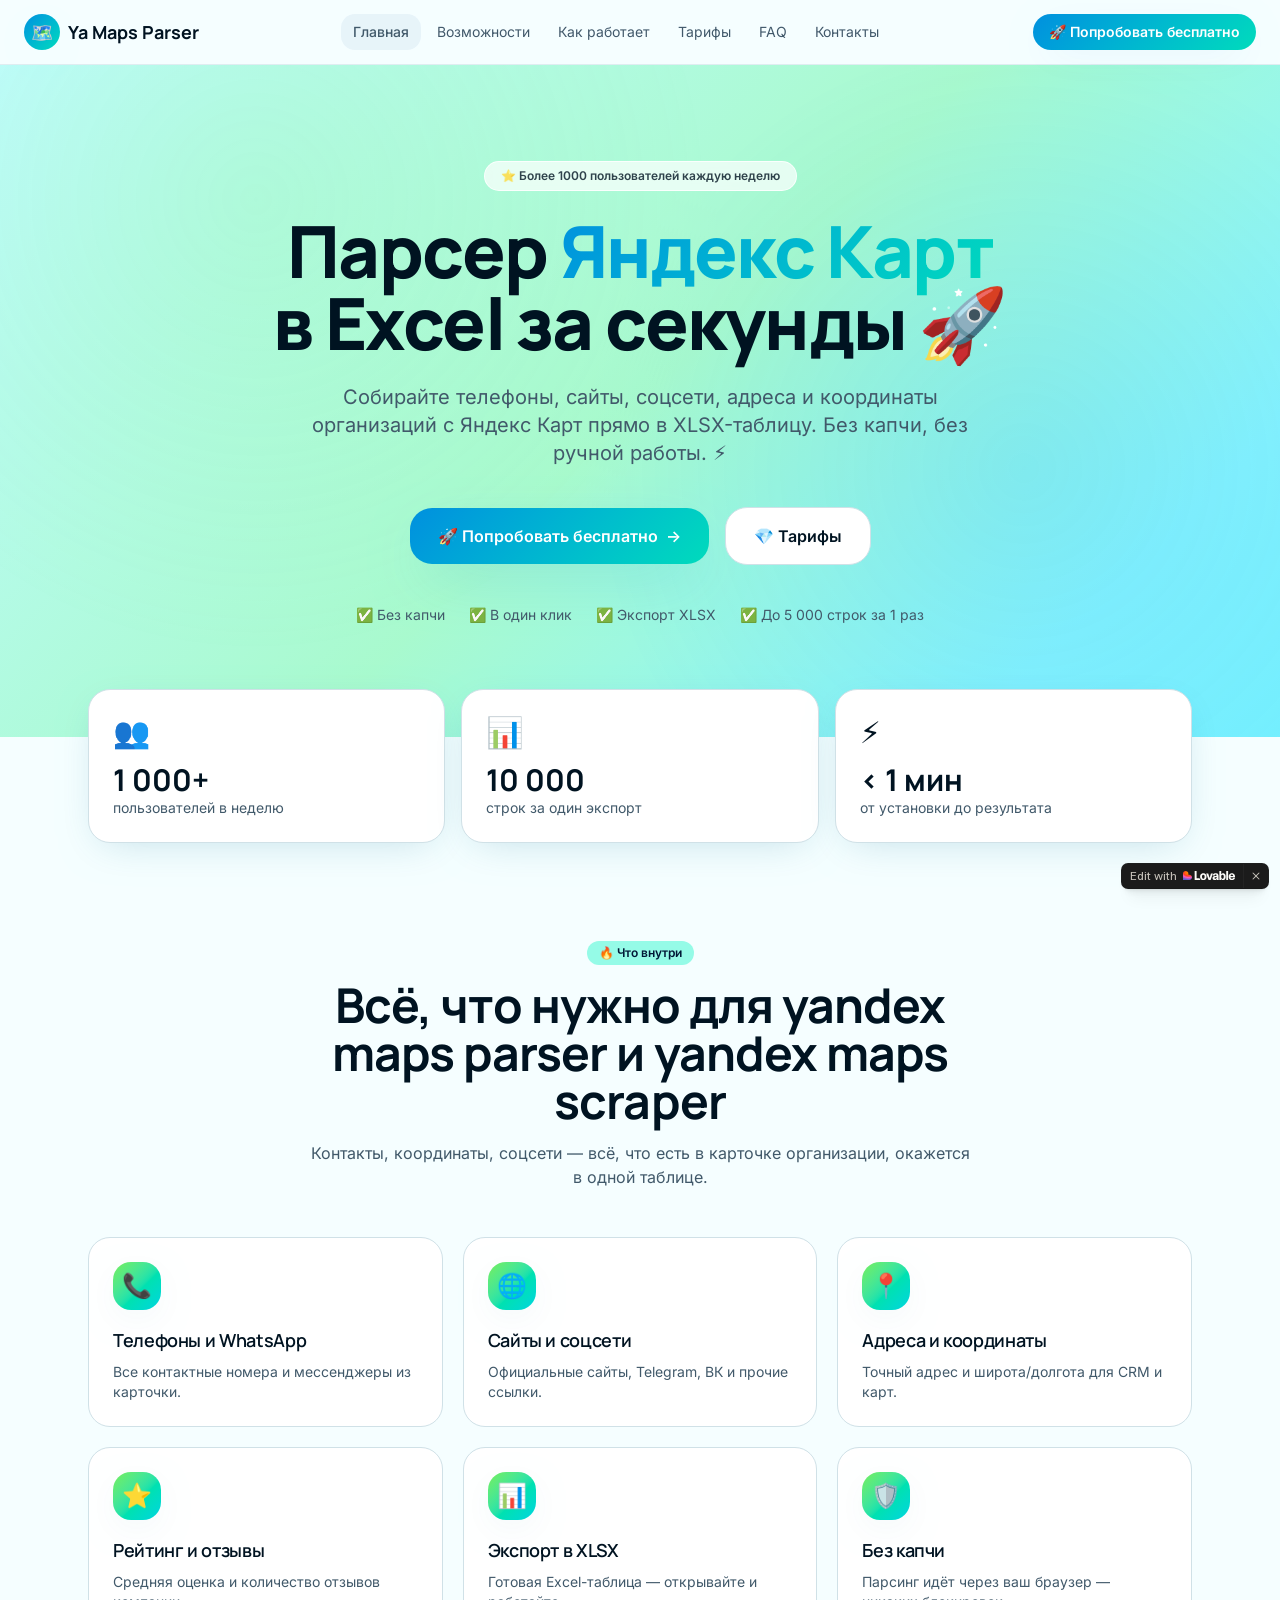
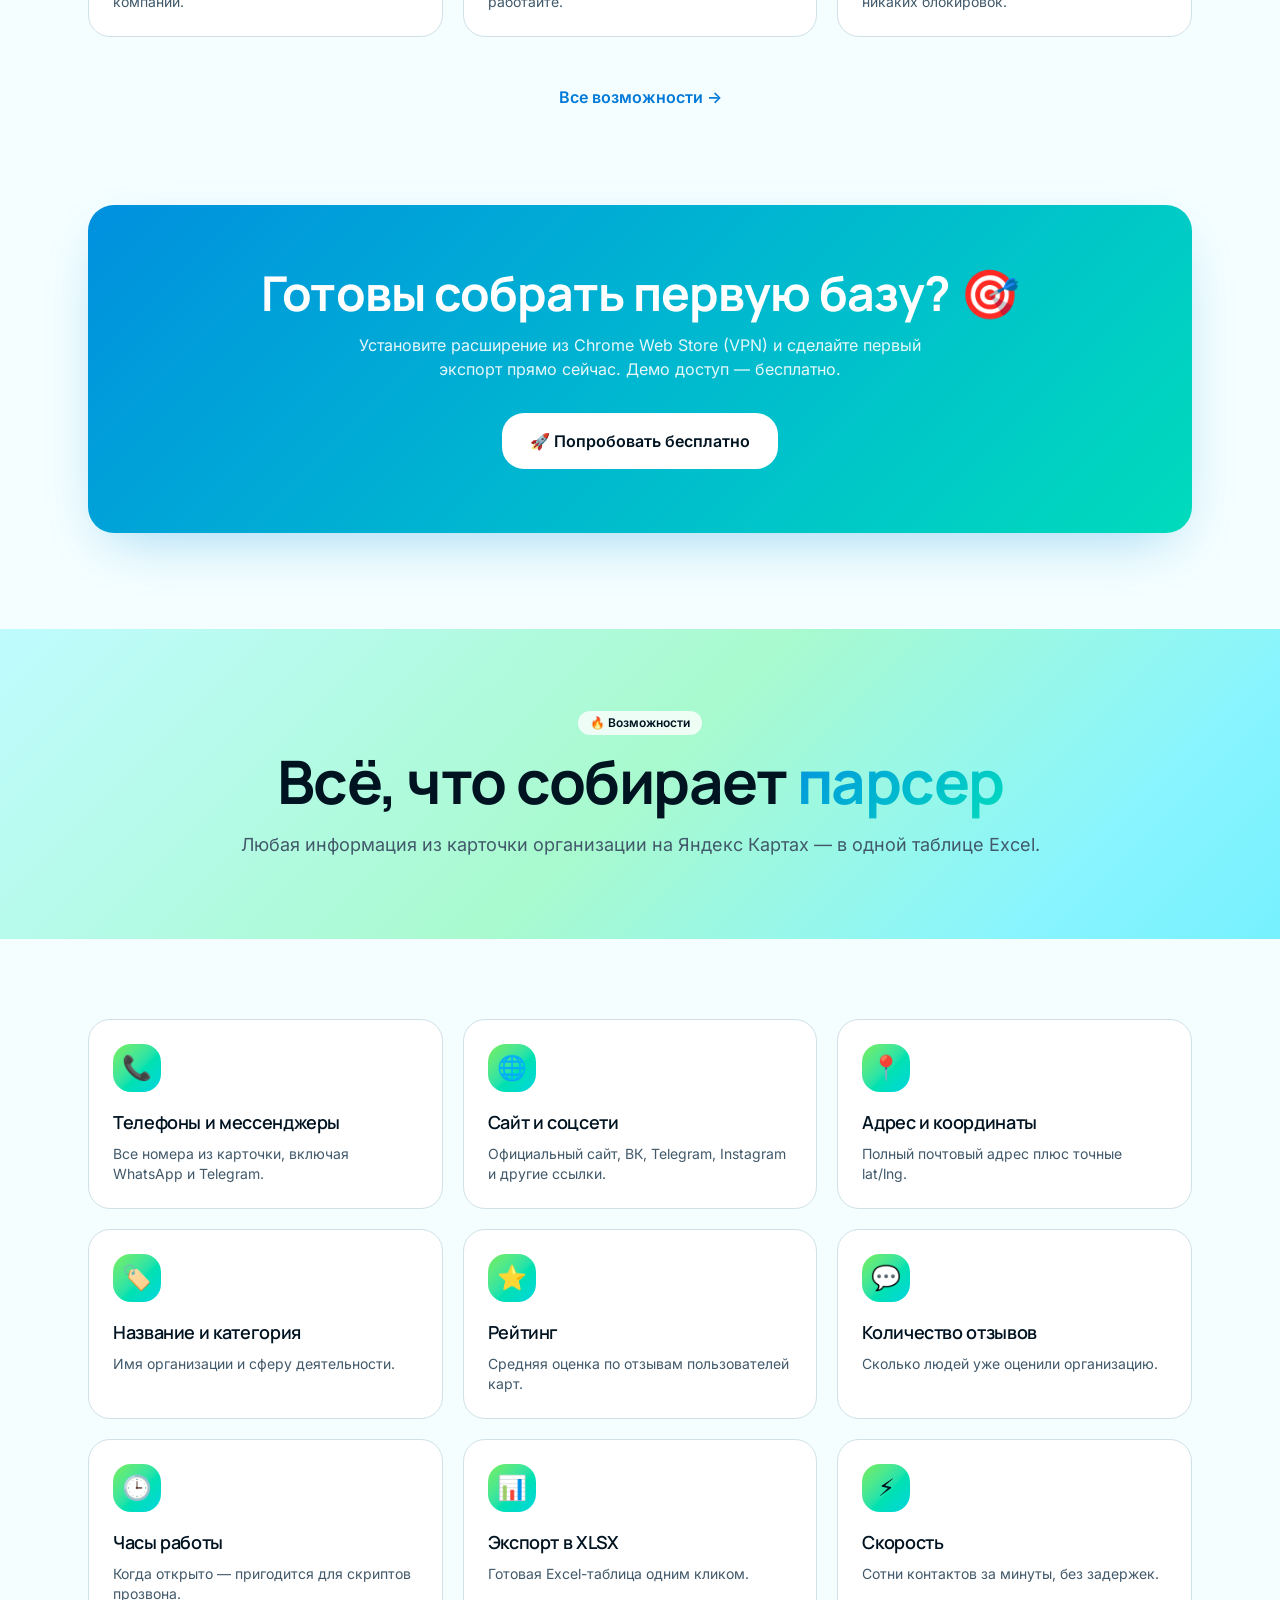
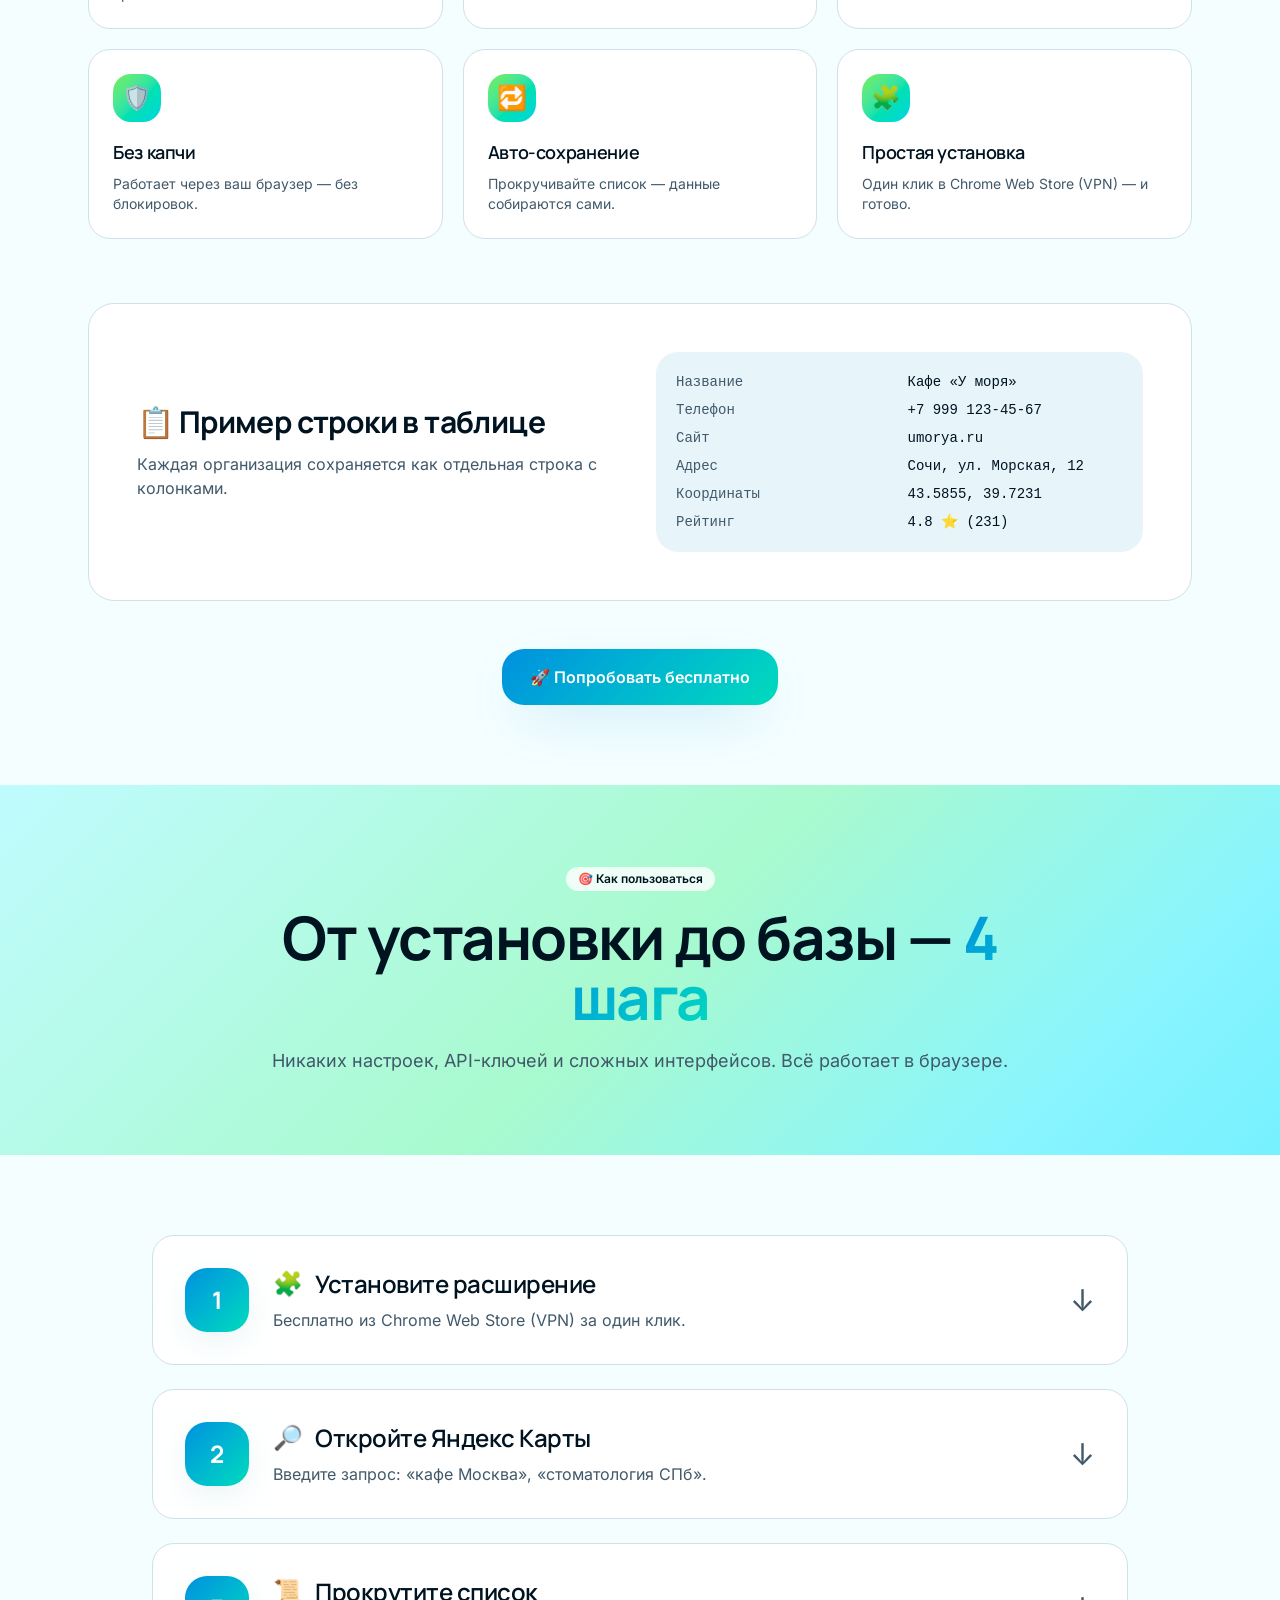
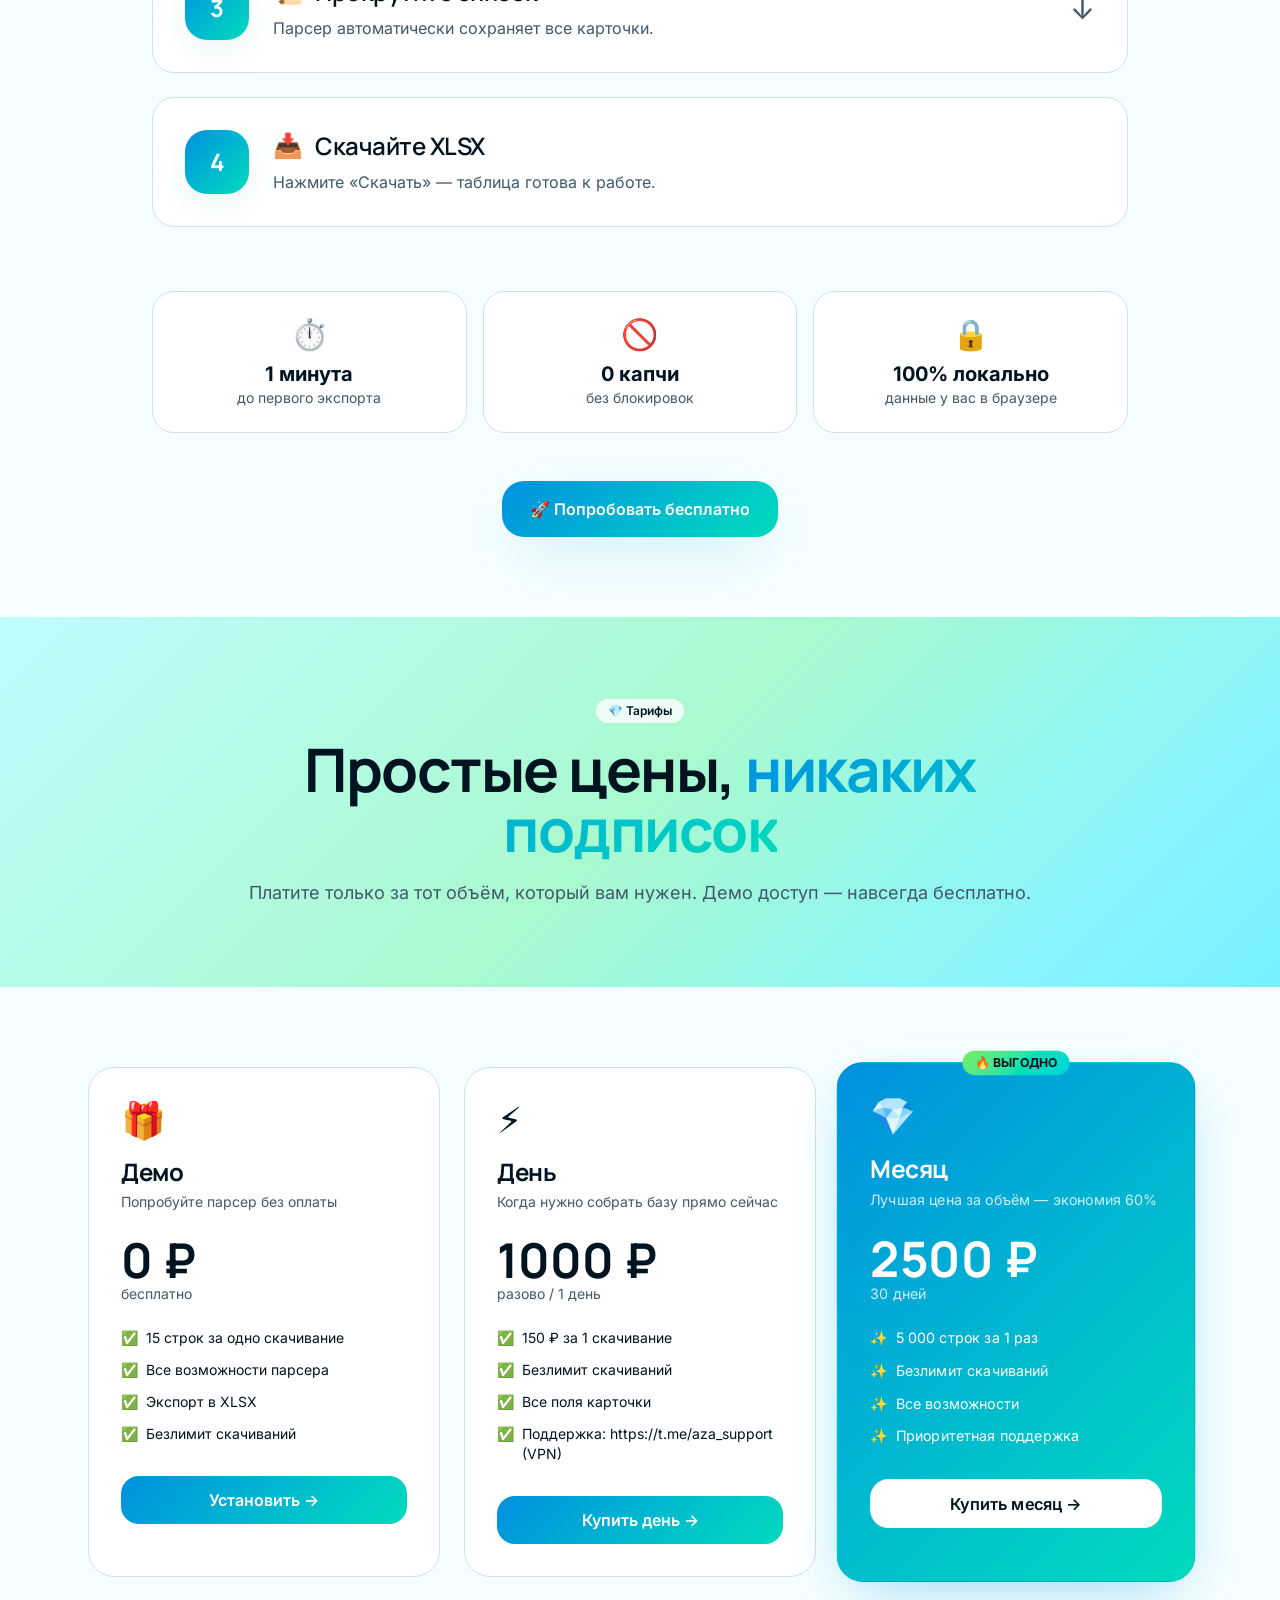
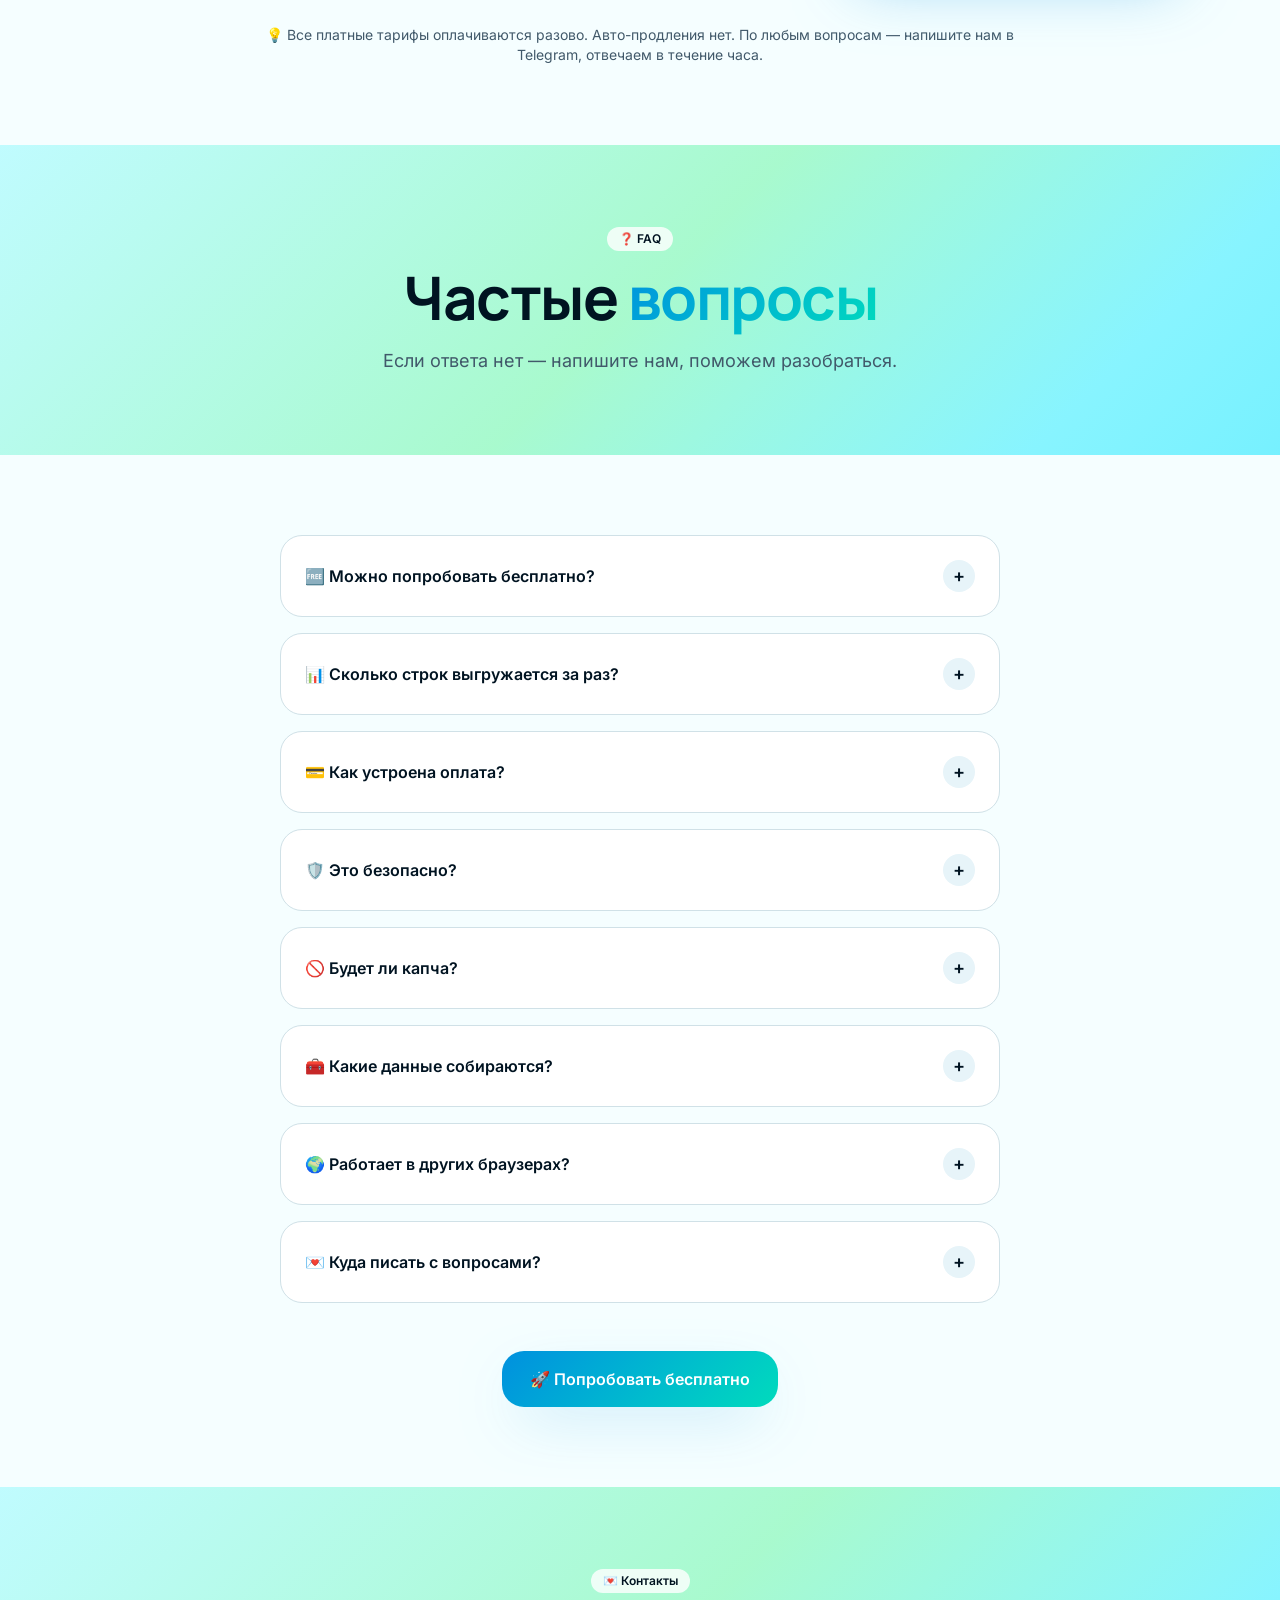
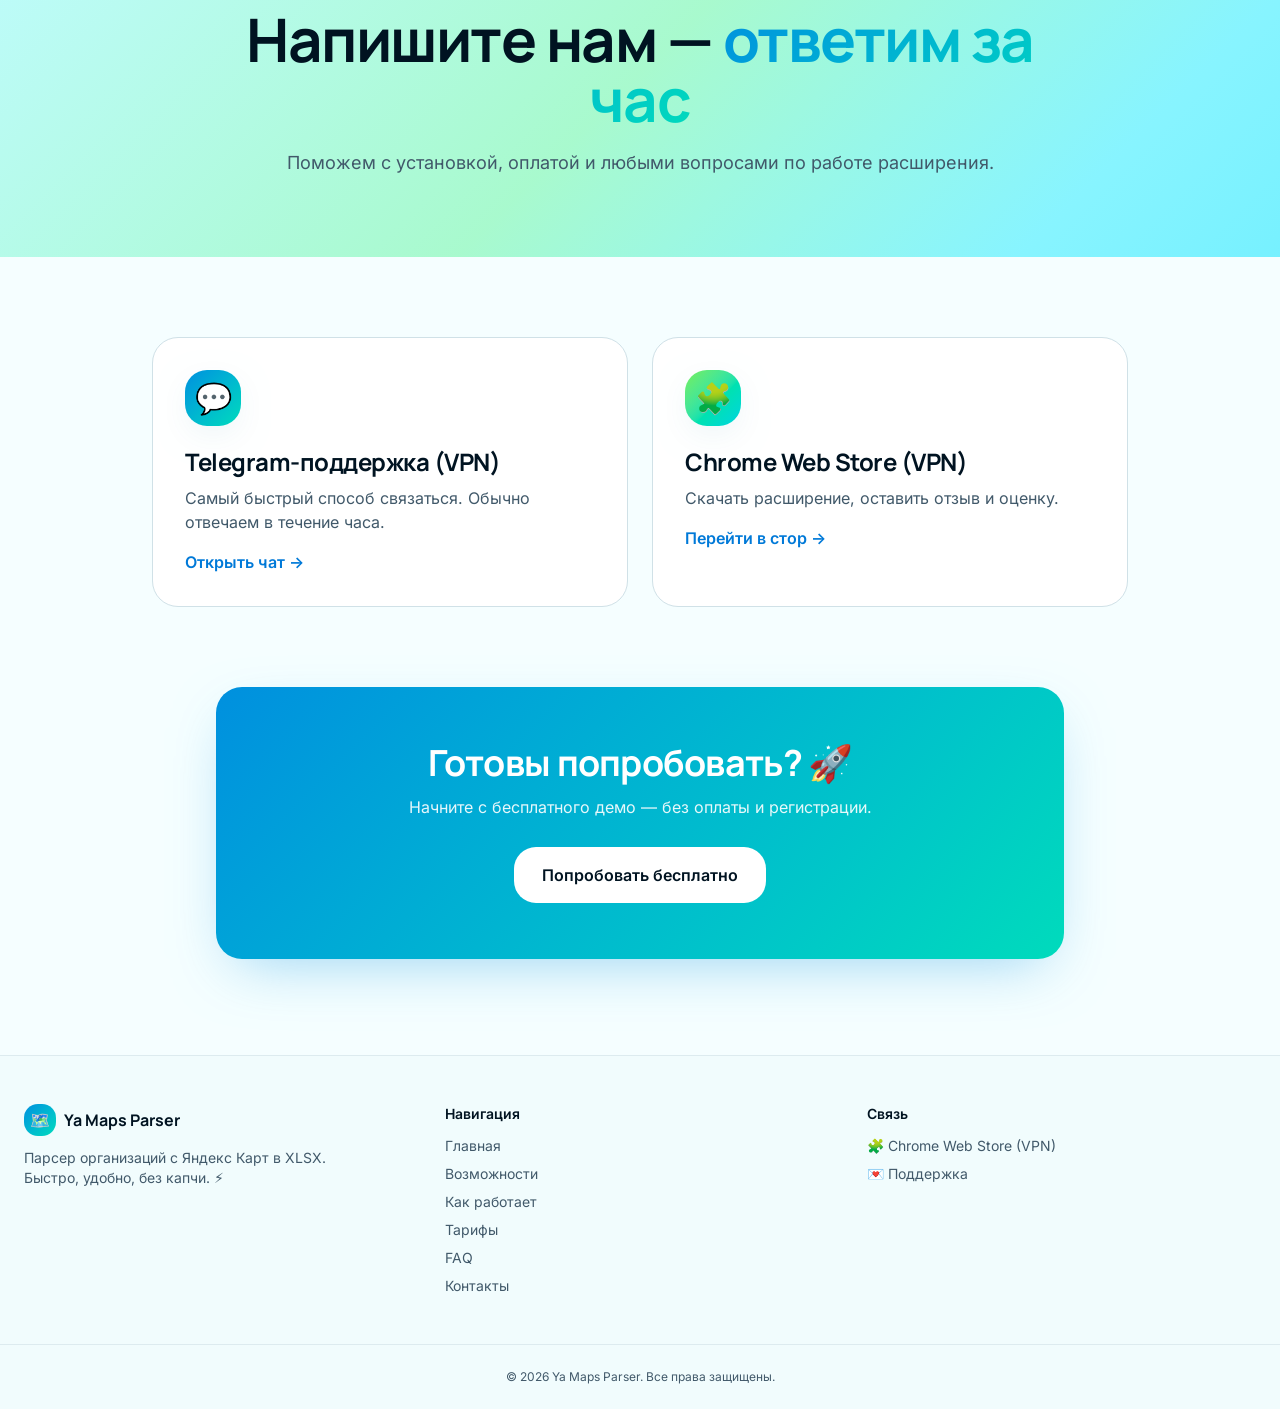
==== commit e4c50c26: "Update landing copy and remove Lovable mentions" ====
--- a/card-scroll-scraper.lovable.app/index.html
+++ b/card-scroll-scraper.lovable.app/index.html
@@ -167,7 +167,7 @@
 		}
 	}
 </style>
-<script defer src="~flock.js" data-proxy-url="/~api/analytics"></script></head><body><!--$--><div class="min-h-screen flex flex-col bg-background"><header class="sticky top-0 z-50 backdrop-blur-xl bg-background/70 border-b border-border/60"><div class="max-w-7xl mx-auto px-6 h-16 flex items-center justify-between"><a class="flex items-center gap-2 font-display font-bold text-lg active" href="#home" data-status="active" aria-current="page"><span class="w-9 h-9 rounded-xl bg-gradient-brand grid place-items-center text-white shadow-soft">🗺️</span><span>Ya Maps Parser</span></a><nav class="hidden md:flex items-center gap-1"><a class="px-3 py-2 text-sm rounded-lg text-muted-foreground hover:text-foreground hover:bg-muted transition px-3 py-2 text-sm rounded-lg text-foreground bg-muted font-medium" href="#home" data-status="active" aria-current="page">Главная</a><a href="#features" class="px-3 py-2 text-sm rounded-lg text-muted-foreground hover:text-foreground hover:bg-muted transition">Возможности</a><a href="#how-it-works" class="px-3 py-2 text-sm rounded-lg text-muted-foreground hover:text-foreground hover:bg-muted transition">Как работает</a><a href="#pricing" class="px-3 py-2 text-sm rounded-lg text-muted-foreground hover:text-foreground hover:bg-muted transition">Тарифы</a><a href="#faq" class="px-3 py-2 text-sm rounded-lg text-muted-foreground hover:text-foreground hover:bg-muted transition">FAQ</a><a href="#contact" class="px-3 py-2 text-sm rounded-lg text-muted-foreground hover:text-foreground hover:bg-muted transition">Контакты</a></nav><a href="https://chromewebstore.google.com/detail/ya-maps-parser-%E2%80%94-%D0%BF%D0%B0%D1%80%D1%81%D0%B5%D1%80-%D0%BA/aacfjdlinogfkihpmhaagoejofgbnlgd" target="_blank" rel="noreferrer" class="hidden sm:inline-flex items-center gap-2 px-4 py-2 rounded-xl bg-gradient-brand text-white text-sm font-semibold shadow-soft hover:shadow-glow transition">🚀 Попробовать бесплатно</a></div></header><main class="flex-1"><section id="home" class="relative overflow-hidden bg-gradient-hero"><div class="absolute inset-0 opacity-30 [background-image:radial-gradient(circle_at_20%_20%,oklch(0.85_0.22_140/0.4),transparent_40%),radial-gradient(circle_at_80%_60%,oklch(0.6_0.2_230/0.4),transparent_40%)]"></div><div class="relative max-w-5xl mx-auto px-6 pt-24 pb-28 text-center"><div class="inline-flex items-center gap-2 px-4 py-1.5 rounded-full bg-white/70 backdrop-blur border border-white/80 text-xs font-semibold text-foreground/80 shadow-soft">⭐ Более 1000 пользователей каждую неделю</div><h1 class="mt-6 text-5xl sm:text-6xl md:text-7xl font-extrabold tracking-tight">Парсер <span class="text-gradient-brand">Яндекс Карт</span><br/>в Excel за секунды 🚀</h1><p class="mt-6 text-lg sm:text-xl text-muted-foreground max-w-2xl mx-auto">Собирайте телефоны, сайты, соцсети, адреса и координаты организаций с Яндекс Карт прямо в XLSX-таблицу. Без капчи, без ручной работы. ⚡</p><div class="mt-10 flex flex-wrap items-center justify-center gap-4"><a href="https://chromewebstore.google.com/detail/ya-maps-parser-%E2%80%94-%D0%BF%D0%B0%D1%80%D1%81%D0%B5%D1%80-%D0%BA/aacfjdlinogfkihpmhaagoejofgbnlgd" target="_blank" rel="noreferrer" class="group inline-flex items-center gap-2 px-7 py-4 rounded-2xl bg-gradient-brand text-white text-base font-semibold shadow-glow hover:scale-[1.03] transition">🚀 Попробовать бесплатно<span class="transition group-hover:translate-x-1">→</span></a><a href="#pricing" class="inline-flex items-center gap-2 px-7 py-4 rounded-2xl bg-white border border-border text-base font-semibold hover:bg-muted transition">💎 Тарифы</a></div><div class="mt-10 flex flex-wrap items-center justify-center gap-6 text-sm text-muted-foreground"><span>✅ Без капчи</span><span>✅ В один клик</span><span>✅ Экспорт XLSX</span><span>✅ До 10 000 строк</span></div></div></section><section class="max-w-6xl mx-auto px-6 -mt-12 relative z-10"><div class="grid sm:grid-cols-3 gap-4"><div class="bg-card border border-border rounded-2xl p-6 shadow-soft"><div class="text-3xl">👥</div><div class="mt-3 text-3xl font-bold font-display">1 000+</div><div class="text-sm text-muted-foreground">пользователей в неделю</div></div><div class="bg-card border border-border rounded-2xl p-6 shadow-soft"><div class="text-3xl">📊</div><div class="mt-3 text-3xl font-bold font-display">10 000</div><div class="text-sm text-muted-foreground">строк за один экспорт</div></div><div class="bg-card border border-border rounded-2xl p-6 shadow-soft"><div class="text-3xl">⚡</div><div class="mt-3 text-3xl font-bold font-display">&lt; 1 мин</div><div class="text-sm text-muted-foreground">от установки до результата</div></div></div></section><section class="max-w-6xl mx-auto px-6 py-24"><div class="text-center max-w-2xl mx-auto"><div class="inline-flex px-3 py-1 rounded-full bg-accent text-accent-foreground text-xs font-semibold">🔥 Что внутри</div><h2 class="mt-4 text-4xl sm:text-5xl font-bold">Всё, что нужно для сбора базы</h2><p class="mt-4 text-muted-foreground">Контакты, координаты, соцсети — всё, что есть в карточке организации, окажется в одной таблице.</p></div><div class="mt-12 grid md:grid-cols-3 gap-5"><div class="group rounded-2xl border border-border bg-card p-6 hover:shadow-soft hover:-translate-y-0.5 transition"><div class="w-12 h-12 rounded-xl bg-gradient-lime grid place-items-center text-2xl shadow-soft">📞</div><h3 class="mt-4 text-lg font-semibold">Телефоны и WhatsApp</h3><p class="mt-2 text-sm text-muted-foreground">Все контактные номера и мессенджеры из карточки.</p></div><div class="group rounded-2xl border border-border bg-card p-6 hover:shadow-soft hover:-translate-y-0.5 transition"><div class="w-12 h-12 rounded-xl bg-gradient-lime grid place-items-center text-2xl shadow-soft">🌐</div><h3 class="mt-4 text-lg font-semibold">Сайты и соцсети</h3><p class="mt-2 text-sm text-muted-foreground">Официальные сайты, Telegram, ВК и прочие ссылки.</p></div><div class="group rounded-2xl border border-border bg-card p-6 hover:shadow-soft hover:-translate-y-0.5 transition"><div class="w-12 h-12 rounded-xl bg-gradient-lime grid place-items-center text-2xl shadow-soft">📍</div><h3 class="mt-4 text-lg font-semibold">Адреса и координаты</h3><p class="mt-2 text-sm text-muted-foreground">Точный адрес и широта/долгота для CRM и карт.</p></div><div class="group rounded-2xl border border-border bg-card p-6 hover:shadow-soft hover:-translate-y-0.5 transition"><div class="w-12 h-12 rounded-xl bg-gradient-lime grid place-items-center text-2xl shadow-soft">⭐</div><h3 class="mt-4 text-lg font-semibold">Рейтинг и отзывы</h3><p class="mt-2 text-sm text-muted-foreground">Средняя оценка и количество отзывов компании.</p></div><div class="group rounded-2xl border border-border bg-card p-6 hover:shadow-soft hover:-translate-y-0.5 transition"><div class="w-12 h-12 rounded-xl bg-gradient-lime grid place-items-center text-2xl shadow-soft">📊</div><h3 class="mt-4 text-lg font-semibold">Экспорт в XLSX</h3><p class="mt-2 text-sm text-muted-foreground">Готовая Excel-таблица — открывайте и работайте.</p></div><div class="group rounded-2xl border border-border bg-card p-6 hover:shadow-soft hover:-translate-y-0.5 transition"><div class="w-12 h-12 rounded-xl bg-gradient-lime grid place-items-center text-2xl shadow-soft">🛡️</div><h3 class="mt-4 text-lg font-semibold">Без капчи</h3><p class="mt-2 text-sm text-muted-foreground">Парсинг идёт через ваш браузер — никаких блокировок.</p></div></div><div class="mt-12 text-center"><a href="#features" class="text-primary font-semibold hover:underline">Все возможности →</a></div></section><section class="max-w-6xl mx-auto px-6 pb-24"><div class="rounded-3xl bg-gradient-brand p-10 sm:p-16 text-center text-white shadow-glow"><h2 class="text-3xl sm:text-5xl font-bold">Готовы собрать первую базу? 🎯</h2><p class="mt-4 text-white/90 max-w-xl mx-auto">Установите расширение из Chrome Web Store и сделайте первый экспорт прямо сейчас. Демо доступ — бесплатно.</p><a href="https://chromewebstore.google.com/detail/ya-maps-parser-%E2%80%94-%D0%BF%D0%B0%D1%80%D1%81%D0%B5%D1%80-%D0%BA/aacfjdlinogfkihpmhaagoejofgbnlgd" target="_blank" rel="noreferrer" class="mt-8 inline-flex items-center gap-2 px-7 py-4 rounded-2xl bg-white text-foreground font-semibold hover:scale-105 transition">🚀 Попробовать бесплатно</a></div></section><section id="features" class="bg-gradient-hero"><div class="max-w-4xl mx-auto px-6 py-20 text-center"><div class="inline-flex px-3 py-1 rounded-full bg-white/80 text-xs font-semibold">🔥 Возможности</div><h1 class="mt-4 text-5xl sm:text-6xl font-bold tracking-tight">Всё, что собирает <span class="text-gradient-brand">парсер</span></h1><p class="mt-5 text-lg text-muted-foreground">Любая информация из карточки организации на Яндекс Картах — в одной таблице Excel.</p></div></section><section class="max-w-6xl mx-auto px-6 py-20"><div class="grid md:grid-cols-2 lg:grid-cols-3 gap-5"><div class="rounded-2xl border border-border bg-card p-6 hover:shadow-soft transition"><div class="w-12 h-12 rounded-xl bg-gradient-lime grid place-items-center text-2xl">📞</div><h3 class="mt-4 text-lg font-semibold">Телефоны и мессенджеры</h3><p class="mt-2 text-sm text-muted-foreground">Все номера из карточки, включая WhatsApp и Telegram.</p></div><div class="rounded-2xl border border-border bg-card p-6 hover:shadow-soft transition"><div class="w-12 h-12 rounded-xl bg-gradient-lime grid place-items-center text-2xl">🌐</div><h3 class="mt-4 text-lg font-semibold">Сайт и соцсети</h3><p class="mt-2 text-sm text-muted-foreground">Официальный сайт, ВК, Telegram, Instagram и другие ссылки.</p></div><div class="rounded-2xl border border-border bg-card p-6 hover:shadow-soft transition"><div class="w-12 h-12 rounded-xl bg-gradient-lime grid place-items-center text-2xl">📍</div><h3 class="mt-4 text-lg font-semibold">Адрес и координаты</h3><p class="mt-2 text-sm text-muted-foreground">Полный почтовый адрес плюс точные lat/lng.</p></div><div class="rounded-2xl border border-border bg-card p-6 hover:shadow-soft transition"><div class="w-12 h-12 rounded-xl bg-gradient-lime grid place-items-center text-2xl">🏷️</div><h3 class="mt-4 text-lg font-semibold">Название и категория</h3><p class="mt-2 text-sm text-muted-foreground">Имя организации и сферу деятельности.</p></div><div class="rounded-2xl border border-border bg-card p-6 hover:shadow-soft transition"><div class="w-12 h-12 rounded-xl bg-gradient-lime grid place-items-center text-2xl">⭐</div><h3 class="mt-4 text-lg font-semibold">Рейтинг</h3><p class="mt-2 text-sm text-muted-foreground">Средняя оценка по отзывам пользователей карт.</p></div><div class="rounded-2xl border border-border bg-card p-6 hover:shadow-soft transition"><div class="w-12 h-12 rounded-xl bg-gradient-lime grid place-items-center text-2xl">💬</div><h3 class="mt-4 text-lg font-semibold">Количество отзывов</h3><p class="mt-2 text-sm text-muted-foreground">Сколько людей уже оценили организацию.</p></div><div class="rounded-2xl border border-border bg-card p-6 hover:shadow-soft transition"><div class="w-12 h-12 rounded-xl bg-gradient-lime grid place-items-center text-2xl">🕒</div><h3 class="mt-4 text-lg font-semibold">Часы работы</h3><p class="mt-2 text-sm text-muted-foreground">Когда открыто — пригодится для скриптов прозвона.</p></div><div class="rounded-2xl border border-border bg-card p-6 hover:shadow-soft transition"><div class="w-12 h-12 rounded-xl bg-gradient-lime grid place-items-center text-2xl">📊</div><h3 class="mt-4 text-lg font-semibold">Экспорт в XLSX</h3><p class="mt-2 text-sm text-muted-foreground">Готовая Excel-таблица одним кликом.</p></div><div class="rounded-2xl border border-border bg-card p-6 hover:shadow-soft transition"><div class="w-12 h-12 rounded-xl bg-gradient-lime grid place-items-center text-2xl">⚡</div><h3 class="mt-4 text-lg font-semibold">Скорость</h3><p class="mt-2 text-sm text-muted-foreground">Сотни контактов за минуты, без задержек.</p></div><div class="rounded-2xl border border-border bg-card p-6 hover:shadow-soft transition"><div class="w-12 h-12 rounded-xl bg-gradient-lime grid place-items-center text-2xl">🛡️</div><h3 class="mt-4 text-lg font-semibold">Без капчи</h3><p class="mt-2 text-sm text-muted-foreground">Работает через ваш браузер — без блокировок.</p></div><div class="rounded-2xl border border-border bg-card p-6 hover:shadow-soft transition"><div class="w-12 h-12 rounded-xl bg-gradient-lime grid place-items-center text-2xl">🔁</div><h3 class="mt-4 text-lg font-semibold">Авто-сохранение</h3><p class="mt-2 text-sm text-muted-foreground">Прокручивайте список — данные собираются сами.</p></div><div class="rounded-2xl border border-border bg-card p-6 hover:shadow-soft transition"><div class="w-12 h-12 rounded-xl bg-gradient-lime grid place-items-center text-2xl">🧩</div><h3 class="mt-4 text-lg font-semibold">Простая установка</h3><p class="mt-2 text-sm text-muted-foreground">Один клик в Chrome Web Store — и готово.</p></div></div><div class="mt-16 rounded-3xl border border-border bg-card p-8 sm:p-12"><div class="grid md:grid-cols-2 gap-8 items-center"><div><h3 class="text-3xl font-bold">📋 Пример строки в таблице</h3><p class="mt-3 text-muted-foreground">Каждая организация сохраняется как отдельная строка с колонками.</p></div><div class="rounded-2xl bg-muted p-5 font-mono text-xs sm:text-sm overflow-x-auto"><div class="grid grid-cols-2 gap-y-2 gap-x-4"><div class="text-muted-foreground">Название</div><div>Кафе «У моря»</div><div class="text-muted-foreground">Телефон</div><div>+7 999 123-45-67</div><div class="text-muted-foreground">Сайт</div><div>umorya.ru</div><div class="text-muted-foreground">Адрес</div><div>Сочи, ул. Морская, 12</div><div class="text-muted-foreground">Координаты</div><div>43.5855, 39.7231</div><div class="text-muted-foreground">Рейтинг</div><div>4.8 ⭐ (231)</div></div></div></div></div><div class="mt-12 text-center"><a href="https://chromewebstore.google.com/detail/ya-maps-parser-%E2%80%94-%D0%BF%D0%B0%D1%80%D1%81%D0%B5%D1%80-%D0%BA/aacfjdlinogfkihpmhaagoejofgbnlgd" target="_blank" rel="noreferrer" class="inline-flex items-center gap-2 px-7 py-4 rounded-2xl bg-gradient-brand text-white font-semibold shadow-glow hover:scale-105 transition">🚀 Попробовать бесплатно</a></div></section><section id="how-it-works" class="bg-gradient-hero"><div class="max-w-4xl mx-auto px-6 py-20 text-center"><div class="inline-flex px-3 py-1 rounded-full bg-white/80 text-xs font-semibold">🎯 Как пользоваться</div><h1 class="mt-4 text-5xl sm:text-6xl font-bold tracking-tight">От установки до базы — <span class="text-gradient-brand">4 шага</span></h1><p class="mt-5 text-lg text-muted-foreground">Никаких настроек, API-ключей и сложных интерфейсов. Всё работает в браузере.</p></div></section><section class="max-w-5xl mx-auto px-6 py-20"><div class="space-y-6"><div class="group flex gap-6 items-start rounded-2xl border border-border bg-card p-6 sm:p-8 hover:shadow-soft transition"><div class="shrink-0 w-16 h-16 rounded-2xl bg-gradient-brand text-white grid place-items-center text-2xl font-bold font-display shadow-soft">1</div><div class="flex-1"><div class="flex items-center gap-3"><span class="text-2xl">🧩</span><h3 class="text-2xl font-semibold">Установите расширение</h3></div><p class="mt-2 text-muted-foreground">Бесплатно из Chrome Web Store за один клик.</p></div><div class="hidden sm:block text-3xl text-muted-foreground self-center">↓</div></div><div class="group flex gap-6 items-start rounded-2xl border border-border bg-card p-6 sm:p-8 hover:shadow-soft transition"><div class="shrink-0 w-16 h-16 rounded-2xl bg-gradient-brand text-white grid place-items-center text-2xl font-bold font-display shadow-soft">2</div><div class="flex-1"><div class="flex items-center gap-3"><span class="text-2xl">🔎</span><h3 class="text-2xl font-semibold">Откройте Яндекс Карты</h3></div><p class="mt-2 text-muted-foreground">Введите запрос: «кафе Москва», «стоматология СПб».</p></div><div class="hidden sm:block text-3xl text-muted-foreground self-center">↓</div></div><div class="group flex gap-6 items-start rounded-2xl border border-border bg-card p-6 sm:p-8 hover:shadow-soft transition"><div class="shrink-0 w-16 h-16 rounded-2xl bg-gradient-brand text-white grid place-items-center text-2xl font-bold font-display shadow-soft">3</div><div class="flex-1"><div class="flex items-center gap-3"><span class="text-2xl">📜</span><h3 class="text-2xl font-semibold">Прокрутите список</h3></div><p class="mt-2 text-muted-foreground">Парсер автоматически сохраняет все карточки.</p></div><div class="hidden sm:block text-3xl text-muted-foreground self-center">↓</div></div><div class="group flex gap-6 items-start rounded-2xl border border-border bg-card p-6 sm:p-8 hover:shadow-soft transition"><div class="shrink-0 w-16 h-16 rounded-2xl bg-gradient-brand text-white grid place-items-center text-2xl font-bold font-display shadow-soft">4</div><div class="flex-1"><div class="flex items-center gap-3"><span class="text-2xl">📥</span><h3 class="text-2xl font-semibold">Скачайте XLSX</h3></div><p class="mt-2 text-muted-foreground">Нажмите «Скачать» — таблица готова к работе.</p></div></div></div><div class="mt-16 grid sm:grid-cols-3 gap-4"><div class="rounded-2xl bg-card border border-border p-6 text-center"><div class="text-3xl">⏱️</div><div class="mt-2 text-xl font-bold">1 минута</div><div class="text-sm text-muted-foreground">до первого экспорта</div></div><div class="rounded-2xl bg-card border border-border p-6 text-center"><div class="text-3xl">🚫</div><div class="mt-2 text-xl font-bold">0 капчи</div><div class="text-sm text-muted-foreground">без блокировок</div></div><div class="rounded-2xl bg-card border border-border p-6 text-center"><div class="text-3xl">🔒</div><div class="mt-2 text-xl font-bold">100% локально</div><div class="text-sm text-muted-foreground">данные у вас в браузере</div></div></div><div class="mt-12 text-center"><a href="https://chromewebstore.google.com/detail/ya-maps-parser-%E2%80%94-%D0%BF%D0%B0%D1%80%D1%81%D0%B5%D1%80-%D0%BA/aacfjdlinogfkihpmhaagoejofgbnlgd" target="_blank" rel="noreferrer" class="inline-flex items-center gap-2 px-7 py-4 rounded-2xl bg-gradient-brand text-white font-semibold shadow-glow hover:scale-105 transition">🚀 Попробовать бесплатно</a></div></section><section id="pricing" class="bg-gradient-hero"><div class="max-w-4xl mx-auto px-6 py-20 text-center"><div class="inline-flex px-3 py-1 rounded-full bg-white/80 text-xs font-semibold">💎 Тарифы</div><h1 class="mt-4 text-5xl sm:text-6xl font-bold tracking-tight">Простые цены, <span class="text-gradient-brand">никаких подписок</span></h1><p class="mt-5 text-lg text-muted-foreground">Платите только за тот объём, который вам нужен. Демо доступ — навсегда бесплатно.</p></div></section><section class="max-w-6xl mx-auto px-6 py-20"><div class="grid md:grid-cols-3 gap-6"><div class="relative rounded-3xl border p-8 transition bg-card border-border hover:shadow-soft"><div class="text-4xl">🎁</div><h3 class="mt-4 text-2xl font-bold ">Демо</h3><p class="mt-1 text-sm text-muted-foreground">Попробуйте парсер без оплаты</p><div class="mt-6 flex items-baseline gap-2"><span class="text-5xl font-bold font-display">0 ₽</span></div><div class="text-sm text-muted-foreground">бесплатно</div><ul class="mt-6 space-y-3 text-sm"><li class="flex gap-2"><span>✅</span><span>До 15 строк в одной таблице</span></li><li class="flex gap-2"><span>✅</span><span>Все возможности парсера</span></li><li class="flex gap-2"><span>✅</span><span>Экспорт в XLSX</span></li><li class="flex gap-2"><span>✅</span><span>Без срока</span></li></ul><a href="https://chromewebstore.google.com/detail/ya-maps-parser-%E2%80%94-%D0%BF%D0%B0%D1%80%D1%81%D0%B5%D1%80-%D0%BA/aacfjdlinogfkihpmhaagoejofgbnlgd" target="_blank" rel="noreferrer" class="mt-8 block text-center px-5 py-3 rounded-xl font-semibold transition bg-gradient-brand text-white hover:shadow-soft">Установить<!-- --> →</a></div><div class="relative rounded-3xl border p-8 transition bg-card border-border hover:shadow-soft"><div class="text-4xl">⚡</div><h3 class="mt-4 text-2xl font-bold ">День</h3><p class="mt-1 text-sm text-muted-foreground">Когда нужно собрать базу прямо сейчас</p><div class="mt-6 flex items-baseline gap-2"><span class="text-5xl font-bold font-display">1000 ₽</span></div><div class="text-sm text-muted-foreground">разово / 1 день</div><ul class="mt-6 space-y-3 text-sm"><li class="flex gap-2"><span>✅</span><span>До 10 000 строк за экспорт</span></li><li class="flex gap-2"><span>✅</span><span>Без лимитов на запросы</span></li><li class="flex gap-2"><span>✅</span><span>Все поля карточки</span></li><li class="flex gap-2"><span>✅</span><span>Поддержка в Telegram</span></li></ul><a href="https://chromewebstore.google.com/detail/ya-maps-parser-%E2%80%94-%D0%BF%D0%B0%D1%80%D1%81%D0%B5%D1%80-%D0%BA/aacfjdlinogfkihpmhaagoejofgbnlgd" target="_blank" rel="noreferrer" class="mt-8 block text-center px-5 py-3 rounded-xl font-semibold transition bg-gradient-brand text-white hover:shadow-soft">Купить день<!-- --> →</a></div><div class="relative rounded-3xl border p-8 transition bg-gradient-brand text-white border-transparent shadow-glow scale-[1.02]"><div class="absolute -top-3 left-1/2 -translate-x-1/2 px-3 py-1 rounded-full bg-gradient-lime text-foreground text-xs font-bold">🔥 ВЫГОДНО</div><div class="text-4xl">💎</div><h3 class="mt-4 text-2xl font-bold text-white">Месяц</h3><p class="mt-1 text-sm text-white/80">Лучшая цена за объём — экономия 60%</p><div class="mt-6 flex items-baseline gap-2"><span class="text-5xl font-bold font-display">2500 ₽</span></div><div class="text-sm text-white/80">30 дней</div><ul class="mt-6 space-y-3 text-sm"><li class="flex gap-2"><span>✨</span><span>До 10 000 строк за экспорт</span></li><li class="flex gap-2"><span>✨</span><span>Безлимит запросов 30 дней</span></li><li class="flex gap-2"><span>✨</span><span>Все возможности</span></li><li class="flex gap-2"><span>✨</span><span>Приоритетная поддержка</span></li></ul><a href="https://chromewebstore.google.com/detail/ya-maps-parser-%E2%80%94-%D0%BF%D0%B0%D1%80%D1%81%D0%B5%D1%80-%D0%BA/aacfjdlinogfkihpmhaagoejofgbnlgd" target="_blank" rel="noreferrer" class="mt-8 block text-center px-5 py-3 rounded-xl font-semibold transition bg-white text-foreground hover:scale-[1.02]">Купить месяц<!-- --> →</a></div></div><div class="mt-12 max-w-3xl mx-auto text-center text-sm text-muted-foreground">💡 Все платные тарифы оплачиваются разово. Авто-продления нет. По любым вопросам — напишите нам в Telegram, отвечаем в течение часа.</div></section><section id="faq" class="bg-gradient-hero"><div class="max-w-4xl mx-auto px-6 py-20 text-center"><div class="inline-flex px-3 py-1 rounded-full bg-white/80 text-xs font-semibold">❓ FAQ</div><h1 class="mt-4 text-5xl sm:text-6xl font-bold tracking-tight">Частые <span class="text-gradient-brand">вопросы</span></h1><p class="mt-5 text-lg text-muted-foreground">Если ответа нет — напишите нам, поможем разобраться.</p></div></section><section class="max-w-3xl mx-auto px-6 py-20"><div class="space-y-4"><details class="group rounded-2xl border border-border bg-card p-6 open:shadow-soft transition"><summary class="cursor-pointer list-none flex items-center justify-between gap-4 font-semibold"><span>🆓 Можно попробовать бесплатно?</span><span class="w-8 h-8 rounded-full bg-muted grid place-items-center text-lg group-open:rotate-45 transition">+</span></summary><p class="mt-4 text-muted-foreground leading-relaxed">Да. Демо доступ позволяет скачать до 15 строк в таблицу — этого достаточно, чтобы понять, подходит ли вам инструмент.</p></details><details class="group rounded-2xl border border-border bg-card p-6 open:shadow-soft transition"><summary class="cursor-pointer list-none flex items-center justify-between gap-4 font-semibold"><span>📊 Сколько строк выгружается за раз?</span><span class="w-8 h-8 rounded-full bg-muted grid place-items-center text-lg group-open:rotate-45 transition">+</span></summary><p class="mt-4 text-muted-foreground leading-relaxed">На платных тарифах — до 10 000 строк в одном экспорте. На демо — 15.</p></details><details class="group rounded-2xl border border-border bg-card p-6 open:shadow-soft transition"><summary class="cursor-pointer list-none flex items-center justify-between gap-4 font-semibold"><span>💳 Как устроена оплата?</span><span class="w-8 h-8 rounded-full bg-muted grid place-items-center text-lg group-open:rotate-45 transition">+</span></summary><p class="mt-4 text-muted-foreground leading-relaxed">Это разовая оплата: 1000 ₽ за день доступа или 2500 ₽ за 30 дней. Никаких автопродлений.</p></details><details class="group rounded-2xl border border-border bg-card p-6 open:shadow-soft transition"><summary class="cursor-pointer list-none flex items-center justify-between gap-4 font-semibold"><span>🛡️ Это безопасно?</span><span class="w-8 h-8 rounded-full bg-muted grid place-items-center text-lg group-open:rotate-45 transition">+</span></summary><p class="mt-4 text-muted-foreground leading-relaxed">Расширение работает локально в вашем браузере. Никаких внешних API и серверов для парсинга — данные собираются прямо со страницы Яндекс Карт.</p></details><details class="group rounded-2xl border border-border bg-card p-6 open:shadow-soft transition"><summary class="cursor-pointer list-none flex items-center justify-between gap-4 font-semibold"><span>🚫 Будет ли капча?</span><span class="w-8 h-8 rounded-full bg-muted grid place-items-center text-lg group-open:rotate-45 transition">+</span></summary><p class="mt-4 text-muted-foreground leading-relaxed">Нет. Парсинг идёт через интерфейс ваших Яндекс Карт, поэтому капчи и блокировок не возникает.</p></details><details class="group rounded-2xl border border-border bg-card p-6 open:shadow-soft transition"><summary class="cursor-pointer list-none flex items-center justify-between gap-4 font-semibold"><span>🧰 Какие данные собираются?</span><span class="w-8 h-8 rounded-full bg-muted grid place-items-center text-lg group-open:rotate-45 transition">+</span></summary><p class="mt-4 text-muted-foreground leading-relaxed">Название, адрес, телефоны, сайт, соцсети, WhatsApp/Telegram, рейтинг, количество отзывов, координаты — всё, что есть в карточке.</p></details><details class="group rounded-2xl border border-border bg-card p-6 open:shadow-soft transition"><summary class="cursor-pointer list-none flex items-center justify-between gap-4 font-semibold"><span>🌍 Работает в других браузерах?</span><span class="w-8 h-8 rounded-full bg-muted grid place-items-center text-lg group-open:rotate-45 transition">+</span></summary><p class="mt-4 text-muted-foreground leading-relaxed">Расширение написано под Chrome, но также запускается в Edge, Brave, Arc, Opera и других браузерах на базе Chromium.</p></details><details class="group rounded-2xl border border-border bg-card p-6 open:shadow-soft transition"><summary class="cursor-pointer list-none flex items-center justify-between gap-4 font-semibold"><span>💌 Куда писать с вопросами?</span><span class="w-8 h-8 rounded-full bg-muted grid place-items-center text-lg group-open:rotate-45 transition">+</span></summary><p class="mt-4 text-muted-foreground leading-relaxed">Пишите нам в Telegram через раздел «Контакты» — обычно отвечаем в течение часа.</p></details></div><div class="mt-12 text-center"><a href="https://chromewebstore.google.com/detail/ya-maps-parser-%E2%80%94-%D0%BF%D0%B0%D1%80%D1%81%D0%B5%D1%80-%D0%BA/aacfjdlinogfkihpmhaagoejofgbnlgd" target="_blank" rel="noreferrer" class="inline-flex items-center gap-2 px-7 py-4 rounded-2xl bg-gradient-brand text-white font-semibold shadow-glow hover:scale-105 transition">🚀 Попробовать бесплатно</a></div></section><section id="contact" class="bg-gradient-hero"><div class="max-w-4xl mx-auto px-6 py-20 text-center"><div class="inline-flex px-3 py-1 rounded-full bg-white/80 text-xs font-semibold">💌 Контакты</div><h1 class="mt-4 text-5xl sm:text-6xl font-bold tracking-tight">Напишите нам — <span class="text-gradient-brand">ответим за час</span></h1><p class="mt-5 text-lg text-muted-foreground">Поможем с установкой, оплатой и любыми вопросами по работе расширения.</p></div></section><section class="max-w-5xl mx-auto px-6 py-20 grid md:grid-cols-2 gap-6"><a href="https://t.me/" target="_blank" rel="noreferrer" class="group rounded-3xl border border-border bg-card p-8 hover:shadow-soft transition"><div class="w-14 h-14 rounded-2xl bg-gradient-brand grid place-items-center text-3xl text-white shadow-soft">💬</div><h3 class="mt-5 text-2xl font-bold">Telegram-поддержка</h3><p class="mt-2 text-muted-foreground">Самый быстрый способ связаться. Обычно отвечаем в течение часа.</p><span class="mt-4 inline-flex items-center gap-1 text-primary font-semibold">Открыть чат <span class="group-hover:translate-x-1 transition">→</span></span></a><a href="https://chromewebstore.google.com/detail/ya-maps-parser-%E2%80%94-%D0%BF%D0%B0%D1%80%D1%81%D0%B5%D1%80-%D0%BA/aacfjdlinogfkihpmhaagoejofgbnlgd" target="_blank" rel="noreferrer" class="group rounded-3xl border border-border bg-card p-8 hover:shadow-soft transition"><div class="w-14 h-14 rounded-2xl bg-gradient-lime grid place-items-center text-3xl shadow-soft">🧩</div><h3 class="mt-5 text-2xl font-bold">Chrome Web Store</h3><p class="mt-2 text-muted-foreground">Скачать расширение, оставить отзыв и оценку.</p><span class="mt-4 inline-flex items-center gap-1 text-primary font-semibold">Перейти в стор <span class="group-hover:translate-x-1 transition">→</span></span></a></section><section class="max-w-4xl mx-auto px-6 pb-24"><div class="rounded-3xl bg-gradient-brand text-white p-10 sm:p-14 text-center shadow-glow"><h2 class="text-3xl sm:text-4xl font-bold">Готовы попробовать? 🚀</h2><p class="mt-3 text-white/90">Начните с бесплатного демо — без оплаты и регистрации.</p><a href="https://chromewebstore.google.com/detail/ya-maps-parser-%E2%80%94-%D0%BF%D0%B0%D1%80%D1%81%D0%B5%D1%80-%D0%BA/aacfjdlinogfkihpmhaagoejofgbnlgd" target="_blank" rel="noreferrer" class="mt-7 inline-flex px-7 py-4 rounded-2xl bg-white text-foreground font-semibold hover:scale-105 transition">Попробовать бесплатно</a></div></section></main><footer class="border-t border-border/60 bg-muted/30"><div class="max-w-7xl mx-auto px-6 py-12 grid md:grid-cols-3 gap-8"><div><div class="flex items-center gap-2 font-display font-bold"><span class="w-8 h-8 rounded-lg bg-gradient-brand grid place-items-center text-white">🗺️</span>Ya Maps Parser</div><p class="mt-3 text-sm text-muted-foreground max-w-xs">Парсер организаций с Яндекс Карт в XLSX. Быстро, удобно, без капчи. ⚡</p></div><div class="text-sm"><div class="font-semibold mb-3">Навигация</div><ul class="space-y-2 text-muted-foreground"><li><a class="hover:text-foreground active" href="#home" data-status="active" aria-current="page">Главная</a></li><li><a href="#features" class="hover:text-foreground">Возможности</a></li><li><a href="#how-it-works" class="hover:text-foreground">Как работает</a></li><li><a href="#pricing" class="hover:text-foreground">Тарифы</a></li><li><a href="#faq" class="hover:text-foreground">FAQ</a></li><li><a href="#contact" class="hover:text-foreground">Контакты</a></li></ul></div><div class="text-sm"><div class="font-semibold mb-3">Связь</div><a href="https://chromewebstore.google.com/detail/ya-maps-parser-%E2%80%94-%D0%BF%D0%B0%D1%80%D1%81%D0%B5%D1%80-%D0%BA/aacfjdlinogfkihpmhaagoejofgbnlgd" target="_blank" rel="noreferrer" class="block text-muted-foreground hover:text-foreground">🧩 Chrome Web Store</a><a href="#contact" class="block text-muted-foreground hover:text-foreground mt-2">💌 Поддержка</a></div></div><div class="border-t border-border/60 py-6 text-center text-xs text-muted-foreground">© <!-- -->2026<!-- --> Ya Maps Parser. Все права защищены.</div></footer></div><!--/$--><script class="$tsr" id="$tsr-stream-barrier">(self.$R=self.$R||{})["tsr"]=[];self.$_TSR={h(){this.hydrated=!0,this.c()},e(){this.streamEnded=!0,this.c()},c(){this.hydrated&&this.streamEnded&&(delete self.$_TSR,delete self.$R.tsr)},p(e){this.initialized?e():this.buffer.push(e)},buffer:[]};$_TSR.router=($R=>$R[0]={manifest:$R[1]={routes:$R[2]={__root__:$R[3]={preloads:$R[4]=["/assets/index-D2KIWI07.js"],assets:$R[5]=[$R[6]={tag:"script",attrs:$R[7]={type:"module",async:!0},children:"import(\"/assets/index-D2KIWI07.js\")"}]},"/_site":$R[8]={preloads:$R[9]=["/assets/_site-BIvazEVN.js","/assets/SiteLayout-BemxWIIb.js"]},"/_site/":$R[10]={preloads:$R[11]=["/assets/_site.index-m2pvHtdl.js"]}}},matches:$R[12]=[$R[13]={i:"__root__ ",u:1778912988624,s:"success",ssr:!0},$R[14]={i:" _site ",u:1778912988624,s:"success",ssr:!0},$R[15]={i:" _site  ",u:1778912988624,s:"success",ssr:!0}],lastMatchId:" _site  "})($R["tsr"]);$_TSR.e();document.currentScript.remove()</script><script type="module" async="">import("/assets/index-D2KIWI07.js")</script>
+<script defer src="~flock.js" data-proxy-url="/~api/analytics"></script></head><body><!--$--><div class="min-h-screen flex flex-col bg-background"><header class="sticky top-0 z-50 backdrop-blur-xl bg-background/70 border-b border-border/60"><div class="max-w-7xl mx-auto px-6 h-16 flex items-center justify-between"><a class="flex items-center gap-2 font-display font-bold text-lg active" href="#home" data-status="active" aria-current="page"><span class="w-9 h-9 rounded-xl bg-gradient-brand grid place-items-center text-white shadow-soft">🗺️</span><span>Ya Maps Parser</span></a><nav class="hidden md:flex items-center gap-1"><a class="px-3 py-2 text-sm rounded-lg text-muted-foreground hover:text-foreground hover:bg-muted transition px-3 py-2 text-sm rounded-lg text-foreground bg-muted font-medium" href="#home" data-status="active" aria-current="page">Главная</a><a href="#features" class="px-3 py-2 text-sm rounded-lg text-muted-foreground hover:text-foreground hover:bg-muted transition">Возможности</a><a href="#how-it-works" class="px-3 py-2 text-sm rounded-lg text-muted-foreground hover:text-foreground hover:bg-muted transition">Как работает</a><a href="#pricing" class="px-3 py-2 text-sm rounded-lg text-muted-foreground hover:text-foreground hover:bg-muted transition">Тарифы</a><a href="#faq" class="px-3 py-2 text-sm rounded-lg text-muted-foreground hover:text-foreground hover:bg-muted transition">FAQ</a><a href="#contact" class="px-3 py-2 text-sm rounded-lg text-muted-foreground hover:text-foreground hover:bg-muted transition">Контакты</a></nav><a href="https://chromewebstore.google.com/detail/ya-maps-parser-%E2%80%94-%D0%BF%D0%B0%D1%80%D1%81%D0%B5%D1%80-%D0%BA/aacfjdlinogfkihpmhaagoejofgbnlgd" target="_blank" rel="noreferrer" class="hidden sm:inline-flex items-center gap-2 px-4 py-2 rounded-xl bg-gradient-brand text-white text-sm font-semibold shadow-soft hover:shadow-glow transition">🚀 Попробовать бесплатно</a></div></header><main class="flex-1"><section id="home" class="relative overflow-hidden bg-gradient-hero"><div class="absolute inset-0 opacity-30 [background-image:radial-gradient(circle_at_20%_20%,oklch(0.85_0.22_140/0.4),transparent_40%),radial-gradient(circle_at_80%_60%,oklch(0.6_0.2_230/0.4),transparent_40%)]"></div><div class="relative max-w-5xl mx-auto px-6 pt-24 pb-28 text-center"><div class="inline-flex items-center gap-2 px-4 py-1.5 rounded-full bg-white/70 backdrop-blur border border-white/80 text-xs font-semibold text-foreground/80 shadow-soft">⭐ Более 1000 пользователей каждую неделю</div><h1 class="mt-6 text-5xl sm:text-6xl md:text-7xl font-extrabold tracking-tight">Парсер <span class="text-gradient-brand">Яндекс Карт</span><br/>в Excel за секунды 🚀</h1><p class="mt-6 text-lg sm:text-xl text-muted-foreground max-w-2xl mx-auto">Собирайте телефоны, сайты, соцсети, адреса и координаты организаций с Яндекс Карт прямо в XLSX-таблицу. Без капчи, без ручной работы. ⚡</p><div class="mt-10 flex flex-wrap items-center justify-center gap-4"><a href="https://chromewebstore.google.com/detail/ya-maps-parser-%E2%80%94-%D0%BF%D0%B0%D1%80%D1%81%D0%B5%D1%80-%D0%BA/aacfjdlinogfkihpmhaagoejofgbnlgd" target="_blank" rel="noreferrer" class="group inline-flex items-center gap-2 px-7 py-4 rounded-2xl bg-gradient-brand text-white text-base font-semibold shadow-glow hover:scale-[1.03] transition">🚀 Попробовать бесплатно<span class="transition group-hover:translate-x-1">→</span></a><a href="#pricing" class="inline-flex items-center gap-2 px-7 py-4 rounded-2xl bg-white border border-border text-base font-semibold hover:bg-muted transition">💎 Тарифы</a></div><div class="mt-10 flex flex-wrap items-center justify-center gap-6 text-sm text-muted-foreground"><span>✅ Без капчи</span><span>✅ В один клик</span><span>✅ Экспорт XLSX</span><span>✅ До 5 000 строк за 1 раз</span></div></div></section><section class="max-w-6xl mx-auto px-6 -mt-12 relative z-10"><div class="grid sm:grid-cols-3 gap-4"><div class="bg-card border border-border rounded-2xl p-6 shadow-soft"><div class="text-3xl">👥</div><div class="mt-3 text-3xl font-bold font-display">1 000+</div><div class="text-sm text-muted-foreground">пользователей в неделю</div></div><div class="bg-card border border-border rounded-2xl p-6 shadow-soft"><div class="text-3xl">📊</div><div class="mt-3 text-3xl font-bold font-display">10 000</div><div class="text-sm text-muted-foreground">строк за один экспорт</div></div><div class="bg-card border border-border rounded-2xl p-6 shadow-soft"><div class="text-3xl">⚡</div><div class="mt-3 text-3xl font-bold font-display">&lt; 1 мин</div><div class="text-sm text-muted-foreground">от установки до результата</div></div></div></section><section class="max-w-6xl mx-auto px-6 py-24"><div class="text-center max-w-2xl mx-auto"><div class="inline-flex px-3 py-1 rounded-full bg-accent text-accent-foreground text-xs font-semibold">🔥 Что внутри</div><h2 class="mt-4 text-4xl sm:text-5xl font-bold">Всё, что нужно для yandex maps parser и yandex maps scraper</h2><p class="mt-4 text-muted-foreground">Контакты, координаты, соцсети — всё, что есть в карточке организации, окажется в одной таблице.</p></div><div class="mt-12 grid md:grid-cols-3 gap-5"><div class="group rounded-2xl border border-border bg-card p-6 hover:shadow-soft hover:-translate-y-0.5 transition"><div class="w-12 h-12 rounded-xl bg-gradient-lime grid place-items-center text-2xl shadow-soft">📞</div><h3 class="mt-4 text-lg font-semibold">Телефоны и WhatsApp</h3><p class="mt-2 text-sm text-muted-foreground">Все контактные номера и мессенджеры из карточки.</p></div><div class="group rounded-2xl border border-border bg-card p-6 hover:shadow-soft hover:-translate-y-0.5 transition"><div class="w-12 h-12 rounded-xl bg-gradient-lime grid place-items-center text-2xl shadow-soft">🌐</div><h3 class="mt-4 text-lg font-semibold">Сайты и соцсети</h3><p class="mt-2 text-sm text-muted-foreground">Официальные сайты, Telegram, ВК и прочие ссылки.</p></div><div class="group rounded-2xl border border-border bg-card p-6 hover:shadow-soft hover:-translate-y-0.5 transition"><div class="w-12 h-12 rounded-xl bg-gradient-lime grid place-items-center text-2xl shadow-soft">📍</div><h3 class="mt-4 text-lg font-semibold">Адреса и координаты</h3><p class="mt-2 text-sm text-muted-foreground">Точный адрес и широта/долгота для CRM и карт.</p></div><div class="group rounded-2xl border border-border bg-card p-6 hover:shadow-soft hover:-translate-y-0.5 transition"><div class="w-12 h-12 rounded-xl bg-gradient-lime grid place-items-center text-2xl shadow-soft">⭐</div><h3 class="mt-4 text-lg font-semibold">Рейтинг и отзывы</h3><p class="mt-2 text-sm text-muted-foreground">Средняя оценка и количество отзывов компании.</p></div><div class="group rounded-2xl border border-border bg-card p-6 hover:shadow-soft hover:-translate-y-0.5 transition"><div class="w-12 h-12 rounded-xl bg-gradient-lime grid place-items-center text-2xl shadow-soft">📊</div><h3 class="mt-4 text-lg font-semibold">Экспорт в XLSX</h3><p class="mt-2 text-sm text-muted-foreground">Готовая Excel-таблица — открывайте и работайте.</p></div><div class="group rounded-2xl border border-border bg-card p-6 hover:shadow-soft hover:-translate-y-0.5 transition"><div class="w-12 h-12 rounded-xl bg-gradient-lime grid place-items-center text-2xl shadow-soft">🛡️</div><h3 class="mt-4 text-lg font-semibold">Без капчи</h3><p class="mt-2 text-sm text-muted-foreground">Парсинг идёт через ваш браузер — никаких блокировок.</p></div></div><div class="mt-12 text-center"><a href="#features" class="text-primary font-semibold hover:underline">Все возможности →</a></div></section><section class="max-w-6xl mx-auto px-6 pb-24"><div class="rounded-3xl bg-gradient-brand p-10 sm:p-16 text-center text-white shadow-glow"><h2 class="text-3xl sm:text-5xl font-bold">Готовы собрать первую базу? 🎯</h2><p class="mt-4 text-white/90 max-w-xl mx-auto">Установите расширение из Chrome Web Store (VPN) и сделайте первый экспорт прямо сейчас. Демо доступ — бесплатно.</p><a href="https://chromewebstore.google.com/detail/ya-maps-parser-%E2%80%94-%D0%BF%D0%B0%D1%80%D1%81%D0%B5%D1%80-%D0%BA/aacfjdlinogfkihpmhaagoejofgbnlgd" target="_blank" rel="noreferrer" class="mt-8 inline-flex items-center gap-2 px-7 py-4 rounded-2xl bg-white text-foreground font-semibold hover:scale-105 transition">🚀 Попробовать бесплатно</a></div></section><section id="features" class="bg-gradient-hero"><div class="max-w-4xl mx-auto px-6 py-20 text-center"><div class="inline-flex px-3 py-1 rounded-full bg-white/80 text-xs font-semibold">🔥 Возможности</div><h1 class="mt-4 text-5xl sm:text-6xl font-bold tracking-tight">Всё, что собирает <span class="text-gradient-brand">парсер</span></h1><p class="mt-5 text-lg text-muted-foreground">Любая информация из карточки организации на Яндекс Картах — в одной таблице Excel.</p></div></section><section class="max-w-6xl mx-auto px-6 py-20"><div class="grid md:grid-cols-2 lg:grid-cols-3 gap-5"><div class="rounded-2xl border border-border bg-card p-6 hover:shadow-soft transition"><div class="w-12 h-12 rounded-xl bg-gradient-lime grid place-items-center text-2xl">📞</div><h3 class="mt-4 text-lg font-semibold">Телефоны и мессенджеры</h3><p class="mt-2 text-sm text-muted-foreground">Все номера из карточки, включая WhatsApp и Telegram.</p></div><div class="rounded-2xl border border-border bg-card p-6 hover:shadow-soft transition"><div class="w-12 h-12 rounded-xl bg-gradient-lime grid place-items-center text-2xl">🌐</div><h3 class="mt-4 text-lg font-semibold">Сайт и соцсети</h3><p class="mt-2 text-sm text-muted-foreground">Официальный сайт, ВК, Telegram, Instagram и другие ссылки.</p></div><div class="rounded-2xl border border-border bg-card p-6 hover:shadow-soft transition"><div class="w-12 h-12 rounded-xl bg-gradient-lime grid place-items-center text-2xl">📍</div><h3 class="mt-4 text-lg font-semibold">Адрес и координаты</h3><p class="mt-2 text-sm text-muted-foreground">Полный почтовый адрес плюс точные lat/lng.</p></div><div class="rounded-2xl border border-border bg-card p-6 hover:shadow-soft transition"><div class="w-12 h-12 rounded-xl bg-gradient-lime grid place-items-center text-2xl">🏷️</div><h3 class="mt-4 text-lg font-semibold">Название и категория</h3><p class="mt-2 text-sm text-muted-foreground">Имя организации и сферу деятельности.</p></div><div class="rounded-2xl border border-border bg-card p-6 hover:shadow-soft transition"><div class="w-12 h-12 rounded-xl bg-gradient-lime grid place-items-center text-2xl">⭐</div><h3 class="mt-4 text-lg font-semibold">Рейтинг</h3><p class="mt-2 text-sm text-muted-foreground">Средняя оценка по отзывам пользователей карт.</p></div><div class="rounded-2xl border border-border bg-card p-6 hover:shadow-soft transition"><div class="w-12 h-12 rounded-xl bg-gradient-lime grid place-items-center text-2xl">💬</div><h3 class="mt-4 text-lg font-semibold">Количество отзывов</h3><p class="mt-2 text-sm text-muted-foreground">Сколько людей уже оценили организацию.</p></div><div class="rounded-2xl border border-border bg-card p-6 hover:shadow-soft transition"><div class="w-12 h-12 rounded-xl bg-gradient-lime grid place-items-center text-2xl">🕒</div><h3 class="mt-4 text-lg font-semibold">Часы работы</h3><p class="mt-2 text-sm text-muted-foreground">Когда открыто — пригодится для скриптов прозвона.</p></div><div class="rounded-2xl border border-border bg-card p-6 hover:shadow-soft transition"><div class="w-12 h-12 rounded-xl bg-gradient-lime grid place-items-center text-2xl">📊</div><h3 class="mt-4 text-lg font-semibold">Экспорт в XLSX</h3><p class="mt-2 text-sm text-muted-foreground">Готовая Excel-таблица одним кликом.</p></div><div class="rounded-2xl border border-border bg-card p-6 hover:shadow-soft transition"><div class="w-12 h-12 rounded-xl bg-gradient-lime grid place-items-center text-2xl">⚡</div><h3 class="mt-4 text-lg font-semibold">Скорость</h3><p class="mt-2 text-sm text-muted-foreground">Сотни контактов за минуты, без задержек.</p></div><div class="rounded-2xl border border-border bg-card p-6 hover:shadow-soft transition"><div class="w-12 h-12 rounded-xl bg-gradient-lime grid place-items-center text-2xl">🛡️</div><h3 class="mt-4 text-lg font-semibold">Без капчи</h3><p class="mt-2 text-sm text-muted-foreground">Работает через ваш браузер — без блокировок.</p></div><div class="rounded-2xl border border-border bg-card p-6 hover:shadow-soft transition"><div class="w-12 h-12 rounded-xl bg-gradient-lime grid place-items-center text-2xl">🔁</div><h3 class="mt-4 text-lg font-semibold">Авто-сохранение</h3><p class="mt-2 text-sm text-muted-foreground">Прокручивайте список — данные собираются сами.</p></div><div class="rounded-2xl border border-border bg-card p-6 hover:shadow-soft transition"><div class="w-12 h-12 rounded-xl bg-gradient-lime grid place-items-center text-2xl">🧩</div><h3 class="mt-4 text-lg font-semibold">Простая установка</h3><p class="mt-2 text-sm text-muted-foreground">Один клик в Chrome Web Store (VPN) — и готово.</p></div></div><div class="mt-16 rounded-3xl border border-border bg-card p-8 sm:p-12"><div class="grid md:grid-cols-2 gap-8 items-center"><div><h3 class="text-3xl font-bold">📋 Пример строки в таблице</h3><p class="mt-3 text-muted-foreground">Каждая организация сохраняется как отдельная строка с колонками.</p></div><div class="rounded-2xl bg-muted p-5 font-mono text-xs sm:text-sm overflow-x-auto"><div class="grid grid-cols-2 gap-y-2 gap-x-4"><div class="text-muted-foreground">Название</div><div>Кафе «У моря»</div><div class="text-muted-foreground">Телефон</div><div>+7 999 123-45-67</div><div class="text-muted-foreground">Сайт</div><div>umorya.ru</div><div class="text-muted-foreground">Адрес</div><div>Сочи, ул. Морская, 12</div><div class="text-muted-foreground">Координаты</div><div>43.5855, 39.7231</div><div class="text-muted-foreground">Рейтинг</div><div>4.8 ⭐ (231)</div></div></div></div></div><div class="mt-12 text-center"><a href="https://chromewebstore.google.com/detail/ya-maps-parser-%E2%80%94-%D0%BF%D0%B0%D1%80%D1%81%D0%B5%D1%80-%D0%BA/aacfjdlinogfkihpmhaagoejofgbnlgd" target="_blank" rel="noreferrer" class="inline-flex items-center gap-2 px-7 py-4 rounded-2xl bg-gradient-brand text-white font-semibold shadow-glow hover:scale-105 transition">🚀 Попробовать бесплатно</a></div></section><section id="how-it-works" class="bg-gradient-hero"><div class="max-w-4xl mx-auto px-6 py-20 text-center"><div class="inline-flex px-3 py-1 rounded-full bg-white/80 text-xs font-semibold">🎯 Как пользоваться</div><h1 class="mt-4 text-5xl sm:text-6xl font-bold tracking-tight">От установки до базы — <span class="text-gradient-brand">4 шага</span></h1><p class="mt-5 text-lg text-muted-foreground">Никаких настроек, API-ключей и сложных интерфейсов. Всё работает в браузере.</p></div></section><section class="max-w-5xl mx-auto px-6 py-20"><div class="space-y-6"><div class="group flex gap-6 items-start rounded-2xl border border-border bg-card p-6 sm:p-8 hover:shadow-soft transition"><div class="shrink-0 w-16 h-16 rounded-2xl bg-gradient-brand text-white grid place-items-center text-2xl font-bold font-display shadow-soft">1</div><div class="flex-1"><div class="flex items-center gap-3"><span class="text-2xl">🧩</span><h3 class="text-2xl font-semibold">Установите расширение</h3></div><p class="mt-2 text-muted-foreground">Бесплатно из Chrome Web Store (VPN) за один клик.</p></div><div class="hidden sm:block text-3xl text-muted-foreground self-center">↓</div></div><div class="group flex gap-6 items-start rounded-2xl border border-border bg-card p-6 sm:p-8 hover:shadow-soft transition"><div class="shrink-0 w-16 h-16 rounded-2xl bg-gradient-brand text-white grid place-items-center text-2xl font-bold font-display shadow-soft">2</div><div class="flex-1"><div class="flex items-center gap-3"><span class="text-2xl">🔎</span><h3 class="text-2xl font-semibold">Откройте Яндекс Карты</h3></div><p class="mt-2 text-muted-foreground">Введите запрос: «кафе Москва», «стоматология СПб».</p></div><div class="hidden sm:block text-3xl text-muted-foreground self-center">↓</div></div><div class="group flex gap-6 items-start rounded-2xl border border-border bg-card p-6 sm:p-8 hover:shadow-soft transition"><div class="shrink-0 w-16 h-16 rounded-2xl bg-gradient-brand text-white grid place-items-center text-2xl font-bold font-display shadow-soft">3</div><div class="flex-1"><div class="flex items-center gap-3"><span class="text-2xl">📜</span><h3 class="text-2xl font-semibold">Прокрутите список</h3></div><p class="mt-2 text-muted-foreground">Парсер автоматически сохраняет все карточки.</p></div><div class="hidden sm:block text-3xl text-muted-foreground self-center">↓</div></div><div class="group flex gap-6 items-start rounded-2xl border border-border bg-card p-6 sm:p-8 hover:shadow-soft transition"><div class="shrink-0 w-16 h-16 rounded-2xl bg-gradient-brand text-white grid place-items-center text-2xl font-bold font-display shadow-soft">4</div><div class="flex-1"><div class="flex items-center gap-3"><span class="text-2xl">📥</span><h3 class="text-2xl font-semibold">Скачайте XLSX</h3></div><p class="mt-2 text-muted-foreground">Нажмите «Скачать» — таблица готова к работе.</p></div></div></div><div class="mt-16 grid sm:grid-cols-3 gap-4"><div class="rounded-2xl bg-card border border-border p-6 text-center"><div class="text-3xl">⏱️</div><div class="mt-2 text-xl font-bold">1 минута</div><div class="text-sm text-muted-foreground">до первого экспорта</div></div><div class="rounded-2xl bg-card border border-border p-6 text-center"><div class="text-3xl">🚫</div><div class="mt-2 text-xl font-bold">0 капчи</div><div class="text-sm text-muted-foreground">без блокировок</div></div><div class="rounded-2xl bg-card border border-border p-6 text-center"><div class="text-3xl">🔒</div><div class="mt-2 text-xl font-bold">100% локально</div><div class="text-sm text-muted-foreground">данные у вас в браузере</div></div></div><div class="mt-12 text-center"><a href="https://chromewebstore.google.com/detail/ya-maps-parser-%E2%80%94-%D0%BF%D0%B0%D1%80%D1%81%D0%B5%D1%80-%D0%BA/aacfjdlinogfkihpmhaagoejofgbnlgd" target="_blank" rel="noreferrer" class="inline-flex items-center gap-2 px-7 py-4 rounded-2xl bg-gradient-brand text-white font-semibold shadow-glow hover:scale-105 transition">🚀 Попробовать бесплатно</a></div></section><section id="pricing" class="bg-gradient-hero"><div class="max-w-4xl mx-auto px-6 py-20 text-center"><div class="inline-flex px-3 py-1 rounded-full bg-white/80 text-xs font-semibold">💎 Тарифы</div><h1 class="mt-4 text-5xl sm:text-6xl font-bold tracking-tight">Простые цены, <span class="text-gradient-brand">никаких подписок</span></h1><p class="mt-5 text-lg text-muted-foreground">Платите только за тот объём, который вам нужен. Демо доступ — навсегда бесплатно.</p></div></section><section class="max-w-6xl mx-auto px-6 py-20"><div class="grid md:grid-cols-3 gap-6"><div class="relative rounded-3xl border p-8 transition bg-card border-border hover:shadow-soft"><div class="text-4xl">🎁</div><h3 class="mt-4 text-2xl font-bold ">Демо</h3><p class="mt-1 text-sm text-muted-foreground">Попробуйте парсер без оплаты</p><div class="mt-6 flex items-baseline gap-2"><span class="text-5xl font-bold font-display">0 ₽</span></div><div class="text-sm text-muted-foreground">бесплатно</div><ul class="mt-6 space-y-3 text-sm"><li class="flex gap-2"><span>✅</span><span>15 строк за одно скачивание</span></li><li class="flex gap-2"><span>✅</span><span>Все возможности парсера</span></li><li class="flex gap-2"><span>✅</span><span>Экспорт в XLSX</span></li><li class="flex gap-2"><span>✅</span><span>Безлимит скачиваний</span></li></ul><a href="https://chromewebstore.google.com/detail/ya-maps-parser-%E2%80%94-%D0%BF%D0%B0%D1%80%D1%81%D0%B5%D1%80-%D0%BA/aacfjdlinogfkihpmhaagoejofgbnlgd" target="_blank" rel="noreferrer" class="mt-8 block text-center px-5 py-3 rounded-xl font-semibold transition bg-gradient-brand text-white hover:shadow-soft">Установить<!-- --> →</a></div><div class="relative rounded-3xl border p-8 transition bg-card border-border hover:shadow-soft"><div class="text-4xl">⚡</div><h3 class="mt-4 text-2xl font-bold ">День</h3><p class="mt-1 text-sm text-muted-foreground">Когда нужно собрать базу прямо сейчас</p><div class="mt-6 flex items-baseline gap-2"><span class="text-5xl font-bold font-display">1000 ₽</span></div><div class="text-sm text-muted-foreground">разово / 1 день</div><ul class="mt-6 space-y-3 text-sm"><li class="flex gap-2"><span>✅</span><span>150 ₽ за 1 скачивание</span></li><li class="flex gap-2"><span>✅</span><span>Безлимит скачиваний</span></li><li class="flex gap-2"><span>✅</span><span>Все поля карточки</span></li><li class="flex gap-2"><span>✅</span><span>Поддержка: https://t.me/aza_support (VPN)</span></li></ul><a href="https://chromewebstore.google.com/detail/ya-maps-parser-%E2%80%94-%D0%BF%D0%B0%D1%80%D1%81%D0%B5%D1%80-%D0%BA/aacfjdlinogfkihpmhaagoejofgbnlgd" target="_blank" rel="noreferrer" class="mt-8 block text-center px-5 py-3 rounded-xl font-semibold transition bg-gradient-brand text-white hover:shadow-soft">Купить день<!-- --> →</a></div><div class="relative rounded-3xl border p-8 transition bg-gradient-brand text-white border-transparent shadow-glow scale-[1.02]"><div class="absolute -top-3 left-1/2 -translate-x-1/2 px-3 py-1 rounded-full bg-gradient-lime text-foreground text-xs font-bold">🔥 ВЫГОДНО</div><div class="text-4xl">💎</div><h3 class="mt-4 text-2xl font-bold text-white">Месяц</h3><p class="mt-1 text-sm text-white/80">Лучшая цена за объём — экономия 60%</p><div class="mt-6 flex items-baseline gap-2"><span class="text-5xl font-bold font-display">2500 ₽</span></div><div class="text-sm text-white/80">30 дней</div><ul class="mt-6 space-y-3 text-sm"><li class="flex gap-2"><span>✨</span><span>5 000 строк за 1 раз</span></li><li class="flex gap-2"><span>✨</span><span>Безлимит скачиваний</span></li><li class="flex gap-2"><span>✨</span><span>Все возможности</span></li><li class="flex gap-2"><span>✨</span><span>Приоритетная поддержка</span></li></ul><a href="https://chromewebstore.google.com/detail/ya-maps-parser-%E2%80%94-%D0%BF%D0%B0%D1%80%D1%81%D0%B5%D1%80-%D0%BA/aacfjdlinogfkihpmhaagoejofgbnlgd" target="_blank" rel="noreferrer" class="mt-8 block text-center px-5 py-3 rounded-xl font-semibold transition bg-white text-foreground hover:scale-[1.02]">Купить месяц<!-- --> →</a></div></div><div class="mt-12 max-w-3xl mx-auto text-center text-sm text-muted-foreground">💡 Все платные тарифы оплачиваются разово. Авто-продления нет. По любым вопросам — напишите нам в Telegram, отвечаем в течение часа.</div></section><section id="faq" class="bg-gradient-hero"><div class="max-w-4xl mx-auto px-6 py-20 text-center"><div class="inline-flex px-3 py-1 rounded-full bg-white/80 text-xs font-semibold">❓ FAQ</div><h1 class="mt-4 text-5xl sm:text-6xl font-bold tracking-tight">Частые <span class="text-gradient-brand">вопросы</span></h1><p class="mt-5 text-lg text-muted-foreground">Если ответа нет — напишите нам, поможем разобраться.</p></div></section><section class="max-w-3xl mx-auto px-6 py-20"><div class="space-y-4"><details class="group rounded-2xl border border-border bg-card p-6 open:shadow-soft transition"><summary class="cursor-pointer list-none flex items-center justify-between gap-4 font-semibold"><span>🆓 Можно попробовать бесплатно?</span><span class="w-8 h-8 rounded-full bg-muted grid place-items-center text-lg group-open:rotate-45 transition">+</span></summary><p class="mt-4 text-muted-foreground leading-relaxed">Да. Демо-доступ: 15 строк за одно скачивание, скачиваний безлимит.</p></details><details class="group rounded-2xl border border-border bg-card p-6 open:shadow-soft transition"><summary class="cursor-pointer list-none flex items-center justify-between gap-4 font-semibold"><span>📊 Сколько строк выгружается за раз?</span><span class="w-8 h-8 rounded-full bg-muted grid place-items-center text-lg group-open:rotate-45 transition">+</span></summary><p class="mt-4 text-muted-foreground leading-relaxed">На платных тарифах: 150 ₽ за 1 скачивание. Месячный тариф: 2 500 ₽ и 5 000 строк за 1 раз. Скачиваний безлимит.</p></details><details class="group rounded-2xl border border-border bg-card p-6 open:shadow-soft transition"><summary class="cursor-pointer list-none flex items-center justify-between gap-4 font-semibold"><span>💳 Как устроена оплата?</span><span class="w-8 h-8 rounded-full bg-muted grid place-items-center text-lg group-open:rotate-45 transition">+</span></summary><p class="mt-4 text-muted-foreground leading-relaxed">Платные условия: от 1 000 ₽, либо 150 ₽ за 1 скачивание. Месячный тариф — 2 500 ₽ за 5 000 строк за 1 раз, скачиваний безлимит.</p></details><details class="group rounded-2xl border border-border bg-card p-6 open:shadow-soft transition"><summary class="cursor-pointer list-none flex items-center justify-between gap-4 font-semibold"><span>🛡️ Это безопасно?</span><span class="w-8 h-8 rounded-full bg-muted grid place-items-center text-lg group-open:rotate-45 transition">+</span></summary><p class="mt-4 text-muted-foreground leading-relaxed">Расширение работает локально в вашем браузере. Никаких внешних API и серверов для парсинга — данные собираются прямо со страницы Яндекс Карт.</p></details><details class="group rounded-2xl border border-border bg-card p-6 open:shadow-soft transition"><summary class="cursor-pointer list-none flex items-center justify-between gap-4 font-semibold"><span>🚫 Будет ли капча?</span><span class="w-8 h-8 rounded-full bg-muted grid place-items-center text-lg group-open:rotate-45 transition">+</span></summary><p class="mt-4 text-muted-foreground leading-relaxed">Нет. Парсинг идёт через интерфейс ваших Яндекс Карт, поэтому капчи и блокировок не возникает.</p></details><details class="group rounded-2xl border border-border bg-card p-6 open:shadow-soft transition"><summary class="cursor-pointer list-none flex items-center justify-between gap-4 font-semibold"><span>🧰 Какие данные собираются?</span><span class="w-8 h-8 rounded-full bg-muted grid place-items-center text-lg group-open:rotate-45 transition">+</span></summary><p class="mt-4 text-muted-foreground leading-relaxed">Название, адрес, телефоны, сайт, соцсети, WhatsApp/Telegram, рейтинг, количество отзывов, координаты — всё, что есть в карточке.</p></details><details class="group rounded-2xl border border-border bg-card p-6 open:shadow-soft transition"><summary class="cursor-pointer list-none flex items-center justify-between gap-4 font-semibold"><span>🌍 Работает в других браузерах?</span><span class="w-8 h-8 rounded-full bg-muted grid place-items-center text-lg group-open:rotate-45 transition">+</span></summary><p class="mt-4 text-muted-foreground leading-relaxed">Расширение написано под Chrome, но также запускается в Edge, Brave, Arc, Opera и других браузерах на базе Chromium.</p></details><details class="group rounded-2xl border border-border bg-card p-6 open:shadow-soft transition"><summary class="cursor-pointer list-none flex items-center justify-between gap-4 font-semibold"><span>💌 Куда писать с вопросами?</span><span class="w-8 h-8 rounded-full bg-muted grid place-items-center text-lg group-open:rotate-45 transition">+</span></summary><p class="mt-4 text-muted-foreground leading-relaxed">Пишите нам в Telegram через раздел «Контакты» — обычно отвечаем в течение часа.</p></details></div><div class="mt-12 text-center"><a href="https://chromewebstore.google.com/detail/ya-maps-parser-%E2%80%94-%D0%BF%D0%B0%D1%80%D1%81%D0%B5%D1%80-%D0%BA/aacfjdlinogfkihpmhaagoejofgbnlgd" target="_blank" rel="noreferrer" class="inline-flex items-center gap-2 px-7 py-4 rounded-2xl bg-gradient-brand text-white font-semibold shadow-glow hover:scale-105 transition">🚀 Попробовать бесплатно</a></div></section><section id="contact" class="bg-gradient-hero"><div class="max-w-4xl mx-auto px-6 py-20 text-center"><div class="inline-flex px-3 py-1 rounded-full bg-white/80 text-xs font-semibold">💌 Контакты</div><h1 class="mt-4 text-5xl sm:text-6xl font-bold tracking-tight">Напишите нам — <span class="text-gradient-brand">ответим за час</span></h1><p class="mt-5 text-lg text-muted-foreground">Поможем с установкой, оплатой и любыми вопросами по работе расширения.</p></div></section><section class="max-w-5xl mx-auto px-6 py-20 grid md:grid-cols-2 gap-6"><a href="https://t.me/aza_support" target="_blank" rel="noreferrer" class="group rounded-3xl border border-border bg-card p-8 hover:shadow-soft transition"><div class="w-14 h-14 rounded-2xl bg-gradient-brand grid place-items-center text-3xl text-white shadow-soft">💬</div><h3 class="mt-5 text-2xl font-bold">Telegram-поддержка (VPN)</h3><p class="mt-2 text-muted-foreground">Самый быстрый способ связаться. Обычно отвечаем в течение часа.</p><span class="mt-4 inline-flex items-center gap-1 text-primary font-semibold">Открыть чат <span class="group-hover:translate-x-1 transition">→</span></span></a><a href="https://chromewebstore.google.com/detail/ya-maps-parser-%E2%80%94-%D0%BF%D0%B0%D1%80%D1%81%D0%B5%D1%80-%D0%BA/aacfjdlinogfkihpmhaagoejofgbnlgd" target="_blank" rel="noreferrer" class="group rounded-3xl border border-border bg-card p-8 hover:shadow-soft transition"><div class="w-14 h-14 rounded-2xl bg-gradient-lime grid place-items-center text-3xl shadow-soft">🧩</div><h3 class="mt-5 text-2xl font-bold">Chrome Web Store (VPN)</h3><p class="mt-2 text-muted-foreground">Скачать расширение, оставить отзыв и оценку.</p><span class="mt-4 inline-flex items-center gap-1 text-primary font-semibold">Перейти в стор <span class="group-hover:translate-x-1 transition">→</span></span></a></section><section class="max-w-4xl mx-auto px-6 pb-24"><div class="rounded-3xl bg-gradient-brand text-white p-10 sm:p-14 text-center shadow-glow"><h2 class="text-3xl sm:text-4xl font-bold">Готовы попробовать? 🚀</h2><p class="mt-3 text-white/90">Начните с бесплатного демо — без оплаты и регистрации.</p><a href="https://chromewebstore.google.com/detail/ya-maps-parser-%E2%80%94-%D0%BF%D0%B0%D1%80%D1%81%D0%B5%D1%80-%D0%BA/aacfjdlinogfkihpmhaagoejofgbnlgd" target="_blank" rel="noreferrer" class="mt-7 inline-flex px-7 py-4 rounded-2xl bg-white text-foreground font-semibold hover:scale-105 transition">Попробовать бесплатно</a></div></section></main><footer class="border-t border-border/60 bg-muted/30"><div class="max-w-7xl mx-auto px-6 py-12 grid md:grid-cols-3 gap-8"><div><div class="flex items-center gap-2 font-display font-bold"><span class="w-8 h-8 rounded-lg bg-gradient-brand grid place-items-center text-white">🗺️</span>Ya Maps Parser</div><p class="mt-3 text-sm text-muted-foreground max-w-xs">Парсер организаций с Яндекс Карт в XLSX. Быстро, удобно, без капчи. ⚡</p></div><div class="text-sm"><div class="font-semibold mb-3">Навигация</div><ul class="space-y-2 text-muted-foreground"><li><a class="hover:text-foreground active" href="#home" data-status="active" aria-current="page">Главная</a></li><li><a href="#features" class="hover:text-foreground">Возможности</a></li><li><a href="#how-it-works" class="hover:text-foreground">Как работает</a></li><li><a href="#pricing" class="hover:text-foreground">Тарифы</a></li><li><a href="#faq" class="hover:text-foreground">FAQ</a></li><li><a href="#contact" class="hover:text-foreground">Контакты</a></li></ul></div><div class="text-sm"><div class="font-semibold mb-3">Связь</div><a href="https://chromewebstore.google.com/detail/ya-maps-parser-%E2%80%94-%D0%BF%D0%B0%D1%80%D1%81%D0%B5%D1%80-%D0%BA/aacfjdlinogfkihpmhaagoejofgbnlgd" target="_blank" rel="noreferrer" class="block text-muted-foreground hover:text-foreground">🧩 Chrome Web Store (VPN)</a><a href="#contact" class="block text-muted-foreground hover:text-foreground mt-2">💌 Поддержка</a></div></div><div class="border-t border-border/60 py-6 text-center text-xs text-muted-foreground">© <!-- -->2026<!-- --> Ya Maps Parser. Все права защищены.</div></footer></div><!--/$--><script class="$tsr" id="$tsr-stream-barrier">(self.$R=self.$R||{})["tsr"]=[];self.$_TSR={h(){this.hydrated=!0,this.c()},e(){this.streamEnded=!0,this.c()},c(){this.hydrated&&this.streamEnded&&(delete self.$_TSR,delete self.$R.tsr)},p(e){this.initialized?e():this.buffer.push(e)},buffer:[]};$_TSR.router=($R=>$R[0]={manifest:$R[1]={routes:$R[2]={__root__:$R[3]={preloads:$R[4]=["/assets/index-D2KIWI07.js"],assets:$R[5]=[$R[6]={tag:"script",attrs:$R[7]={type:"module",async:!0},children:"import(\"/assets/index-D2KIWI07.js\")"}]},"/_site":$R[8]={preloads:$R[9]=["/assets/_site-BIvazEVN.js","/assets/SiteLayout-BemxWIIb.js"]},"/_site/":$R[10]={preloads:$R[11]=["/assets/_site.index-m2pvHtdl.js"]}}},matches:$R[12]=[$R[13]={i:"__root__ ",u:1778912988624,s:"success",ssr:!0},$R[14]={i:" _site ",u:1778912988624,s:"success",ssr:!0},$R[15]={i:" _site  ",u:1778912988624,s:"success",ssr:!0}],lastMatchId:" _site  "})($R["tsr"]);$_TSR.e();document.currentScript.remove()</script><script type="module" async="">import("/assets/index-D2KIWI07.js")</script>
 <aside 
 	id="lovable-badge" 
 	role="complementary"
